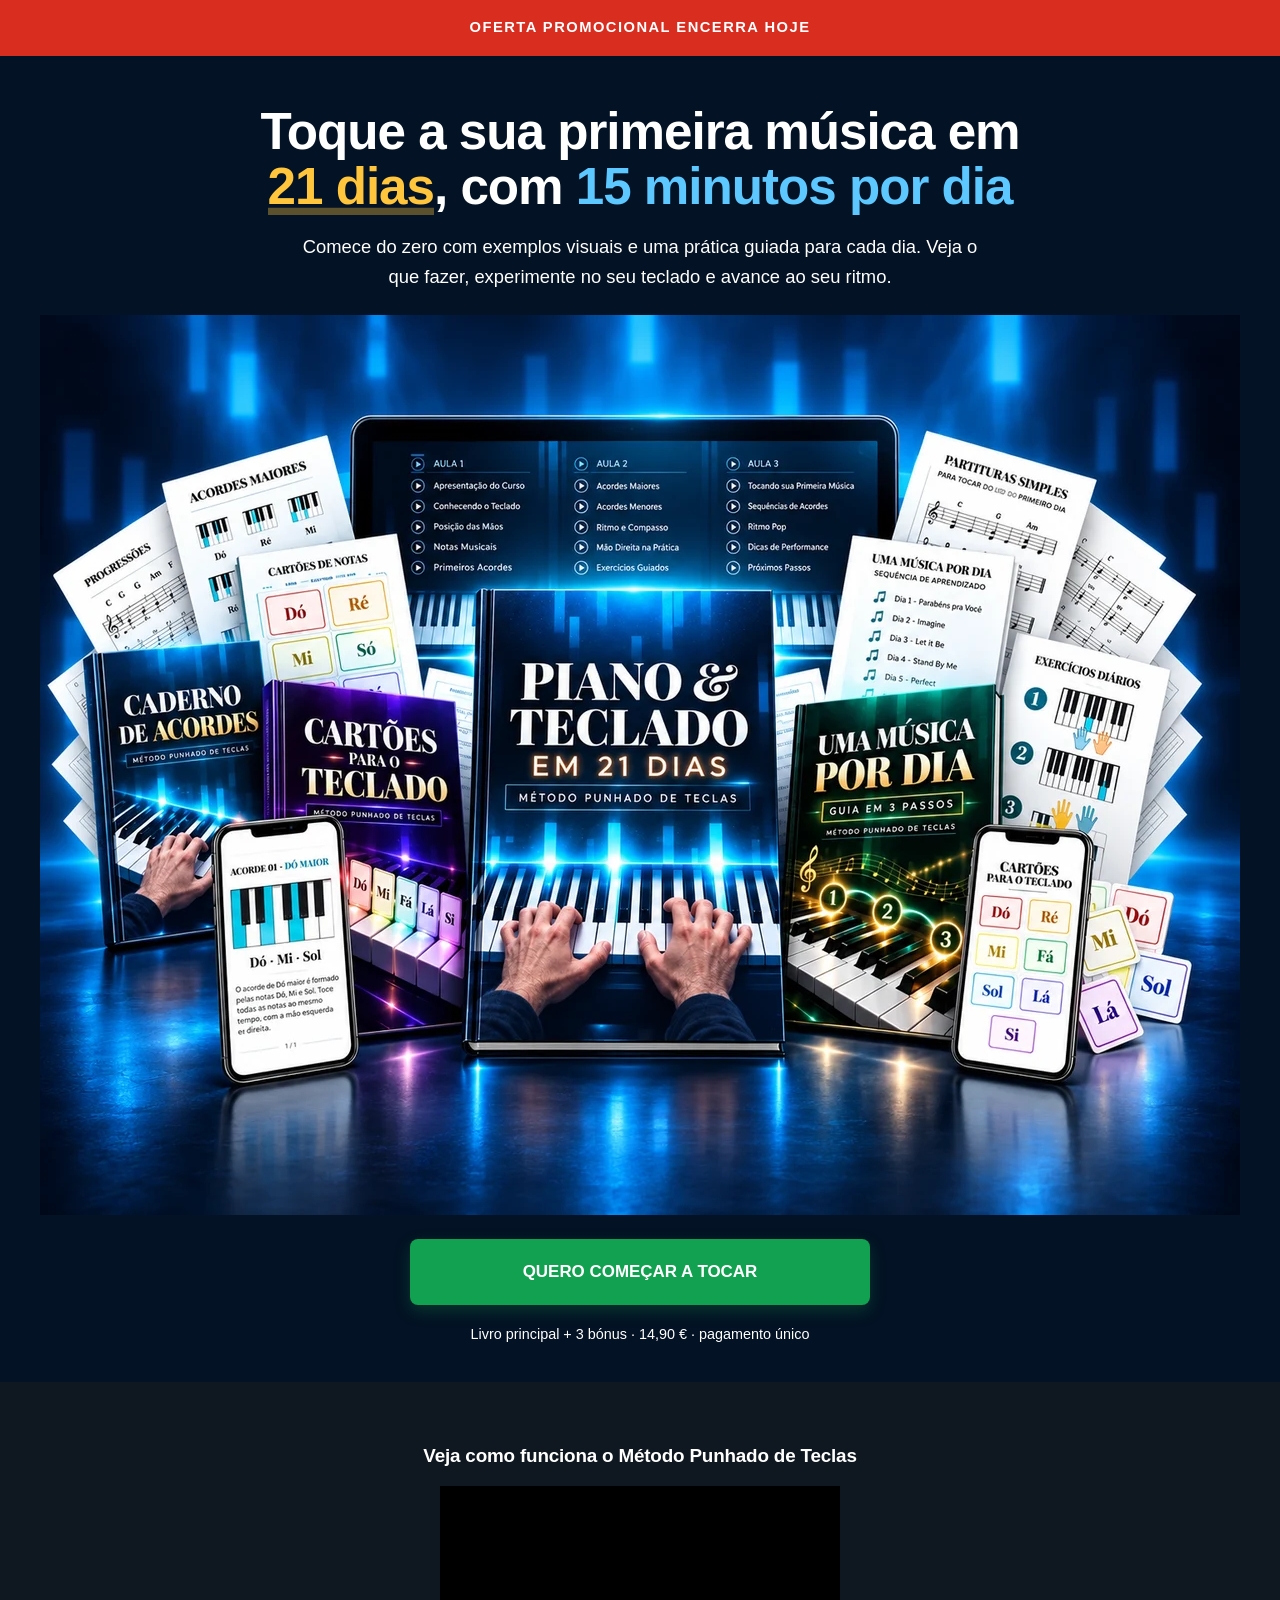
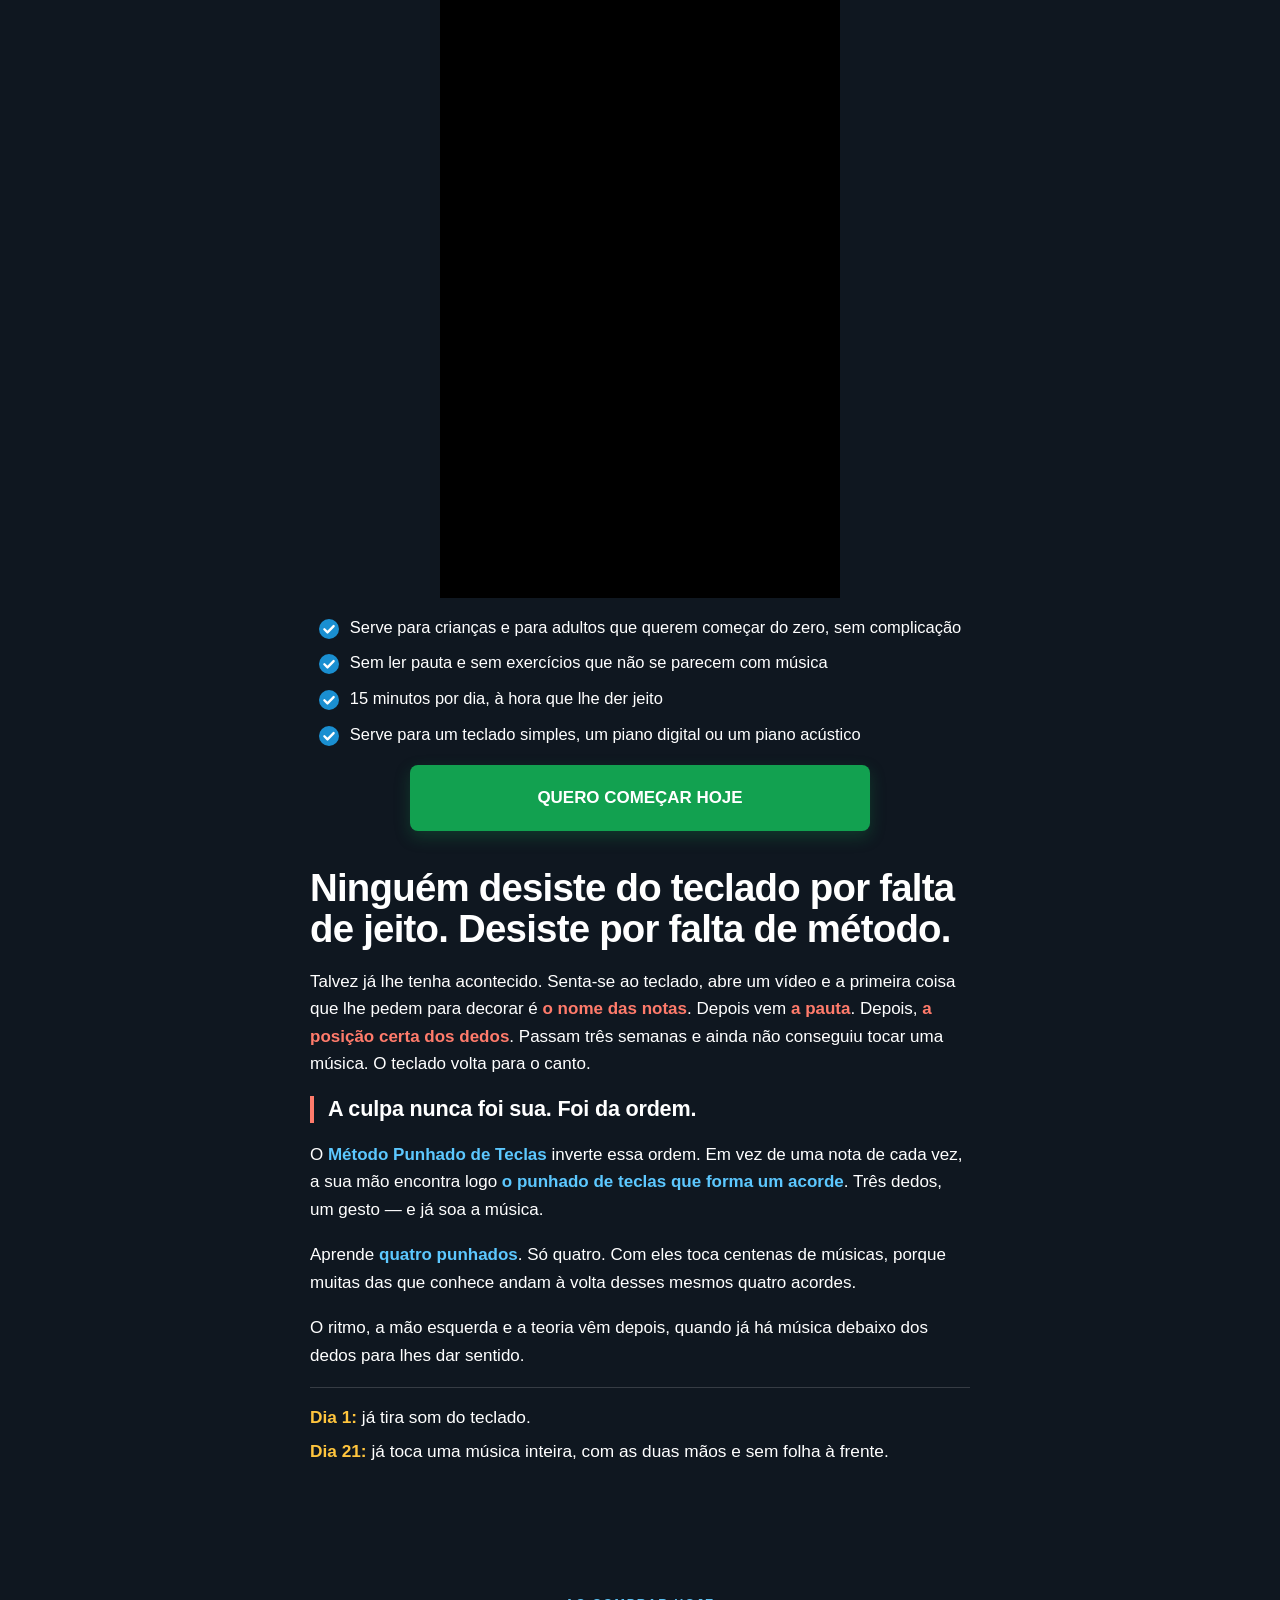
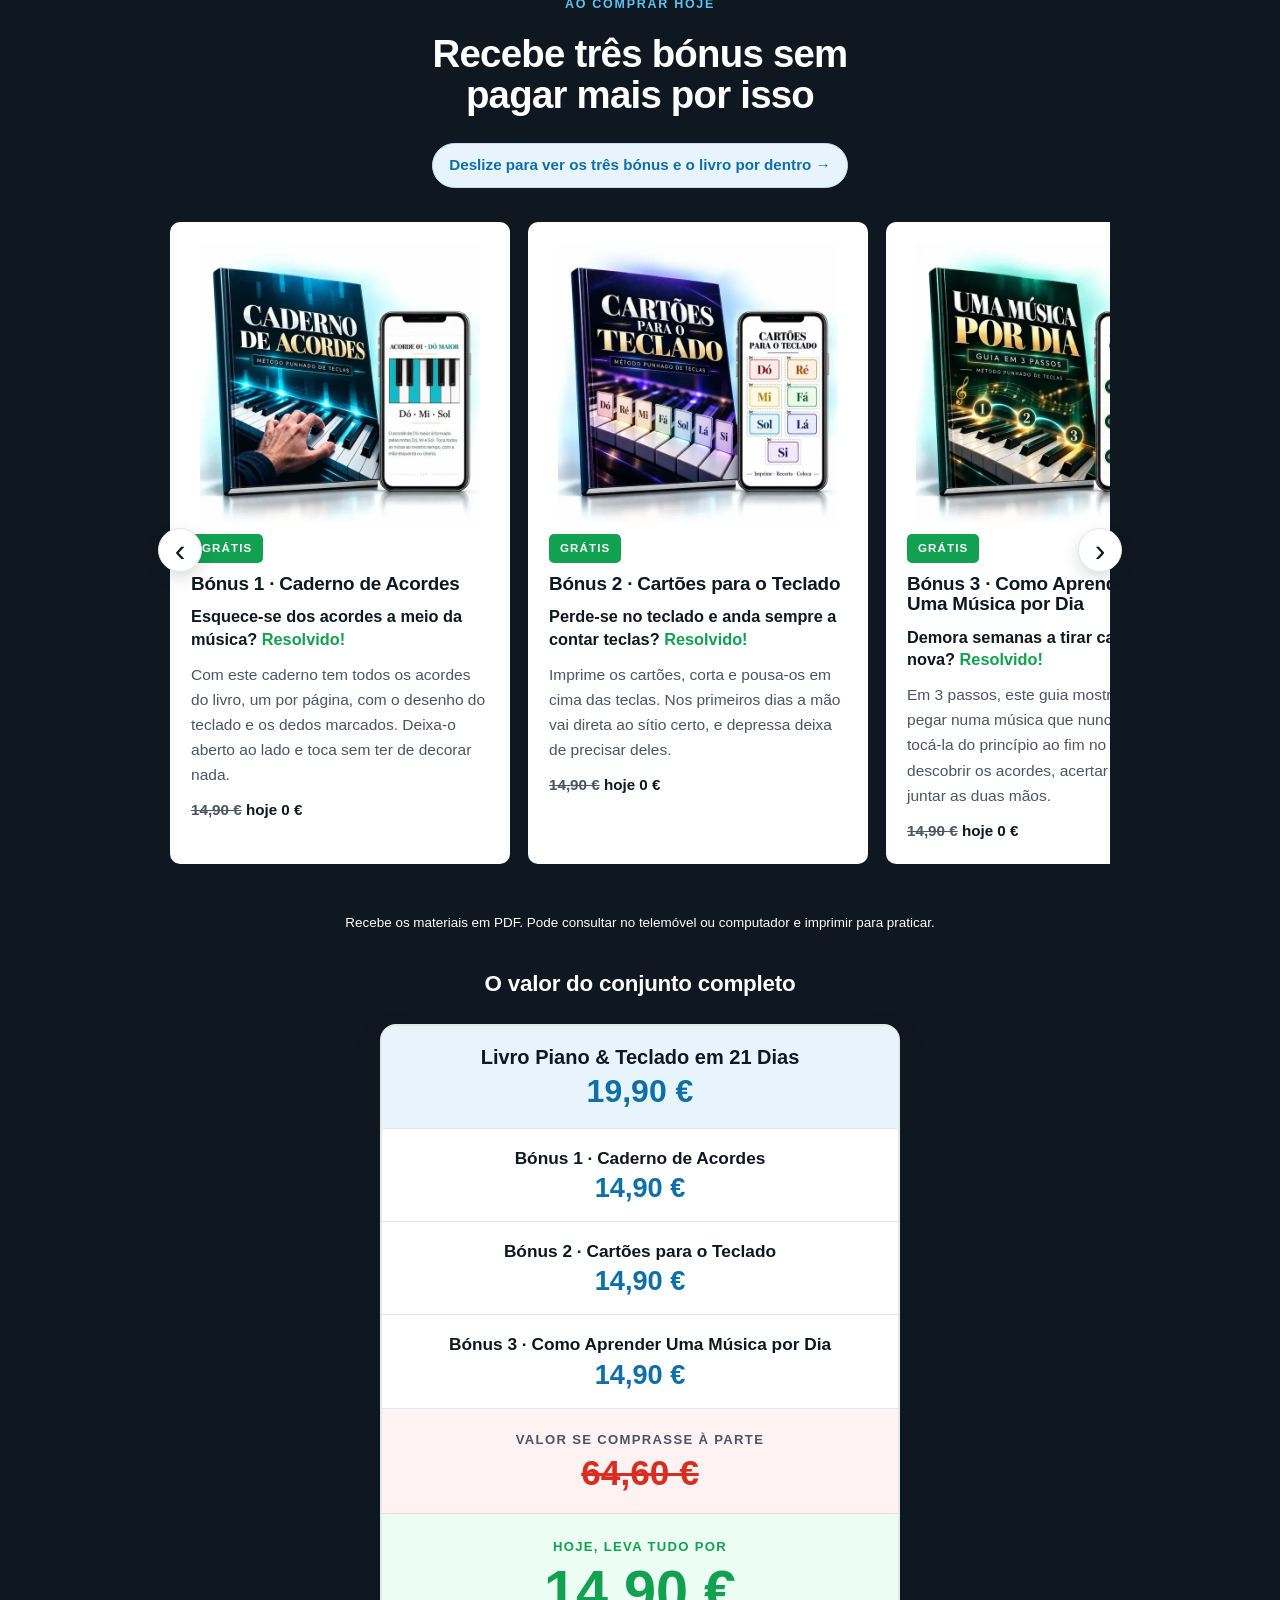
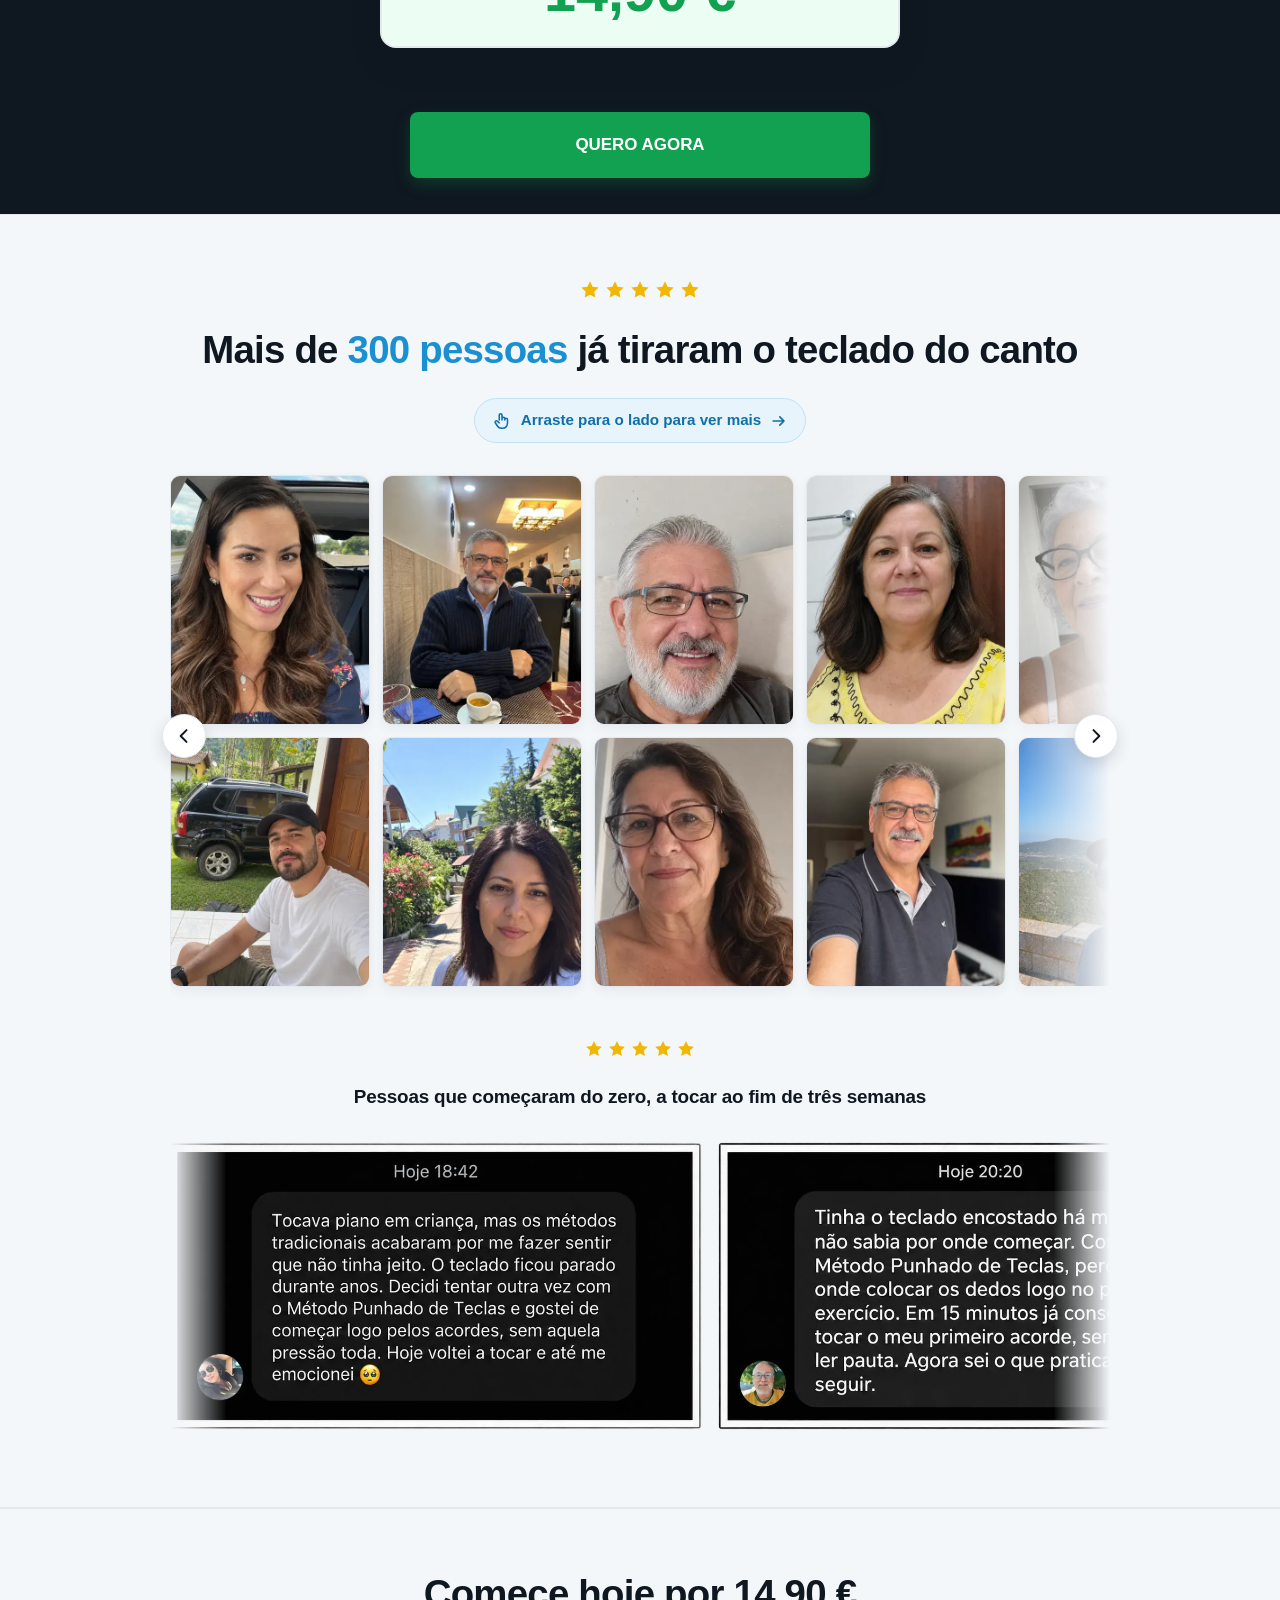
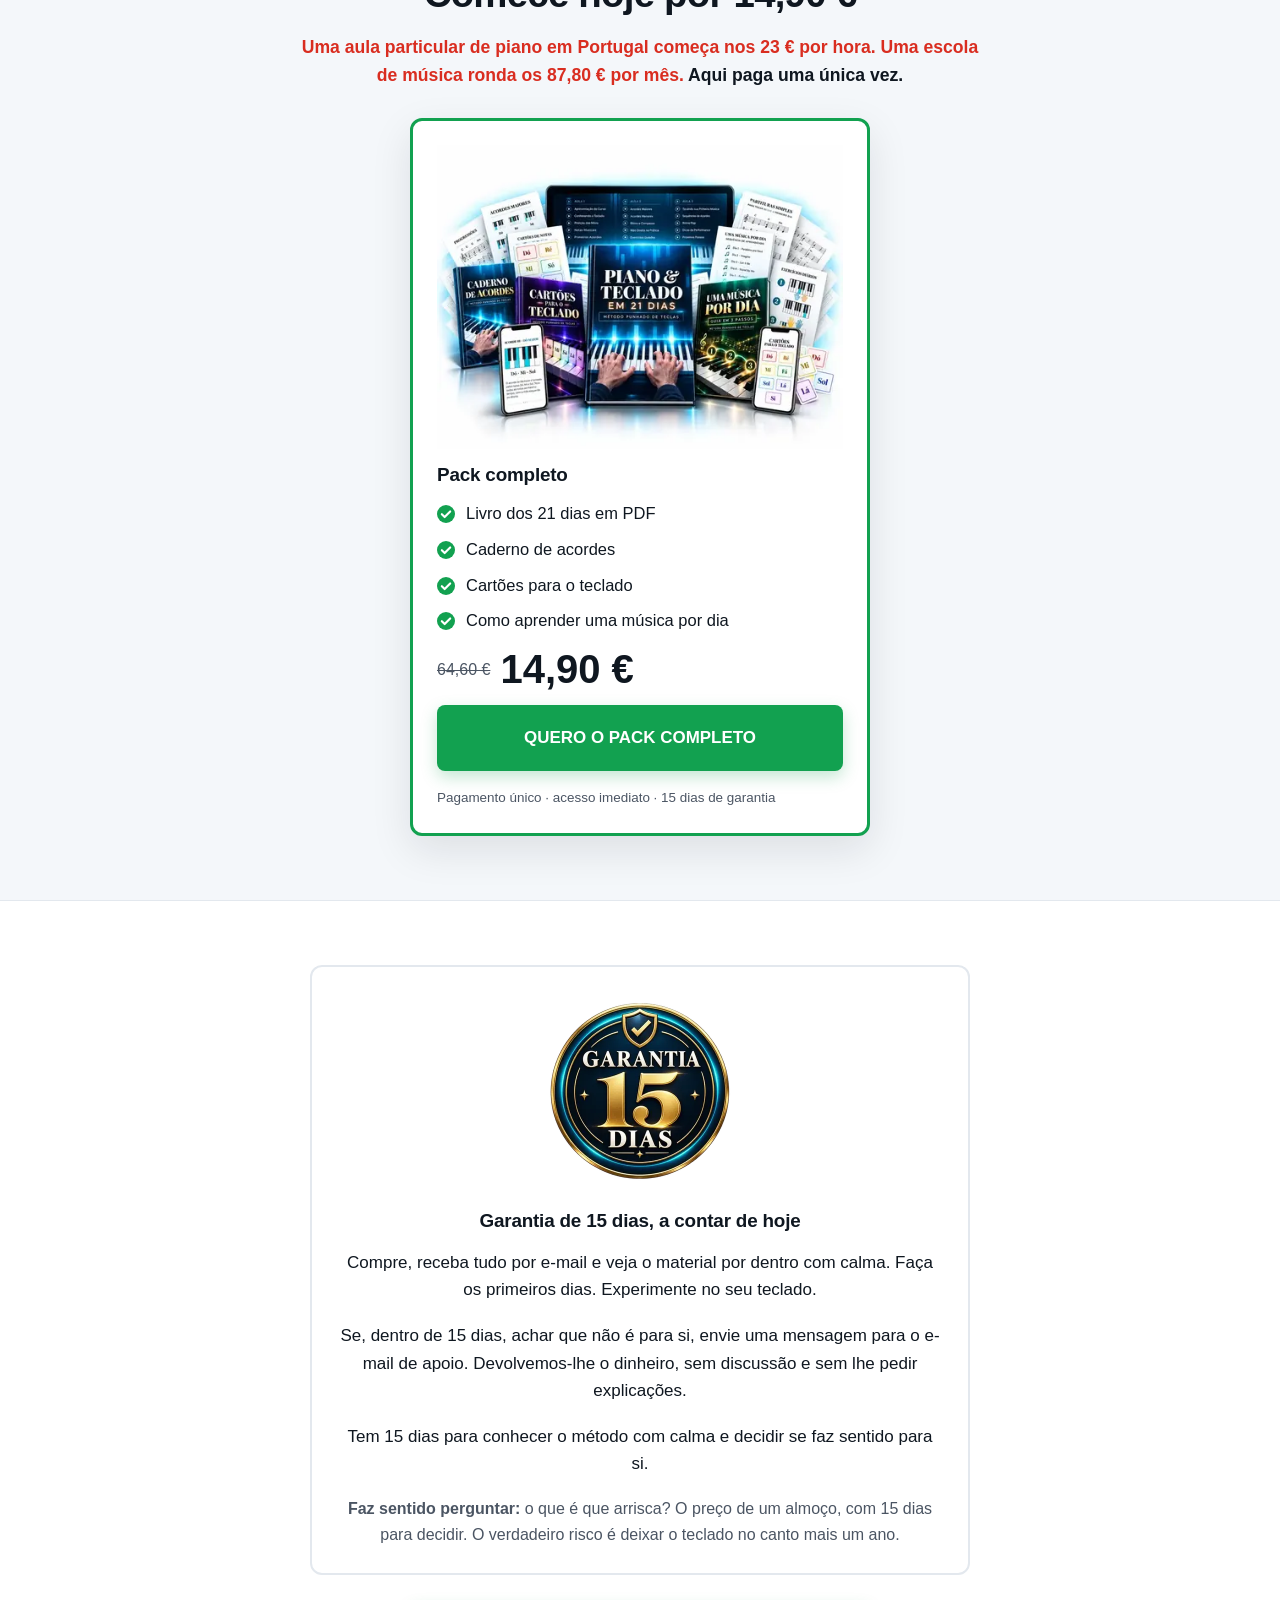
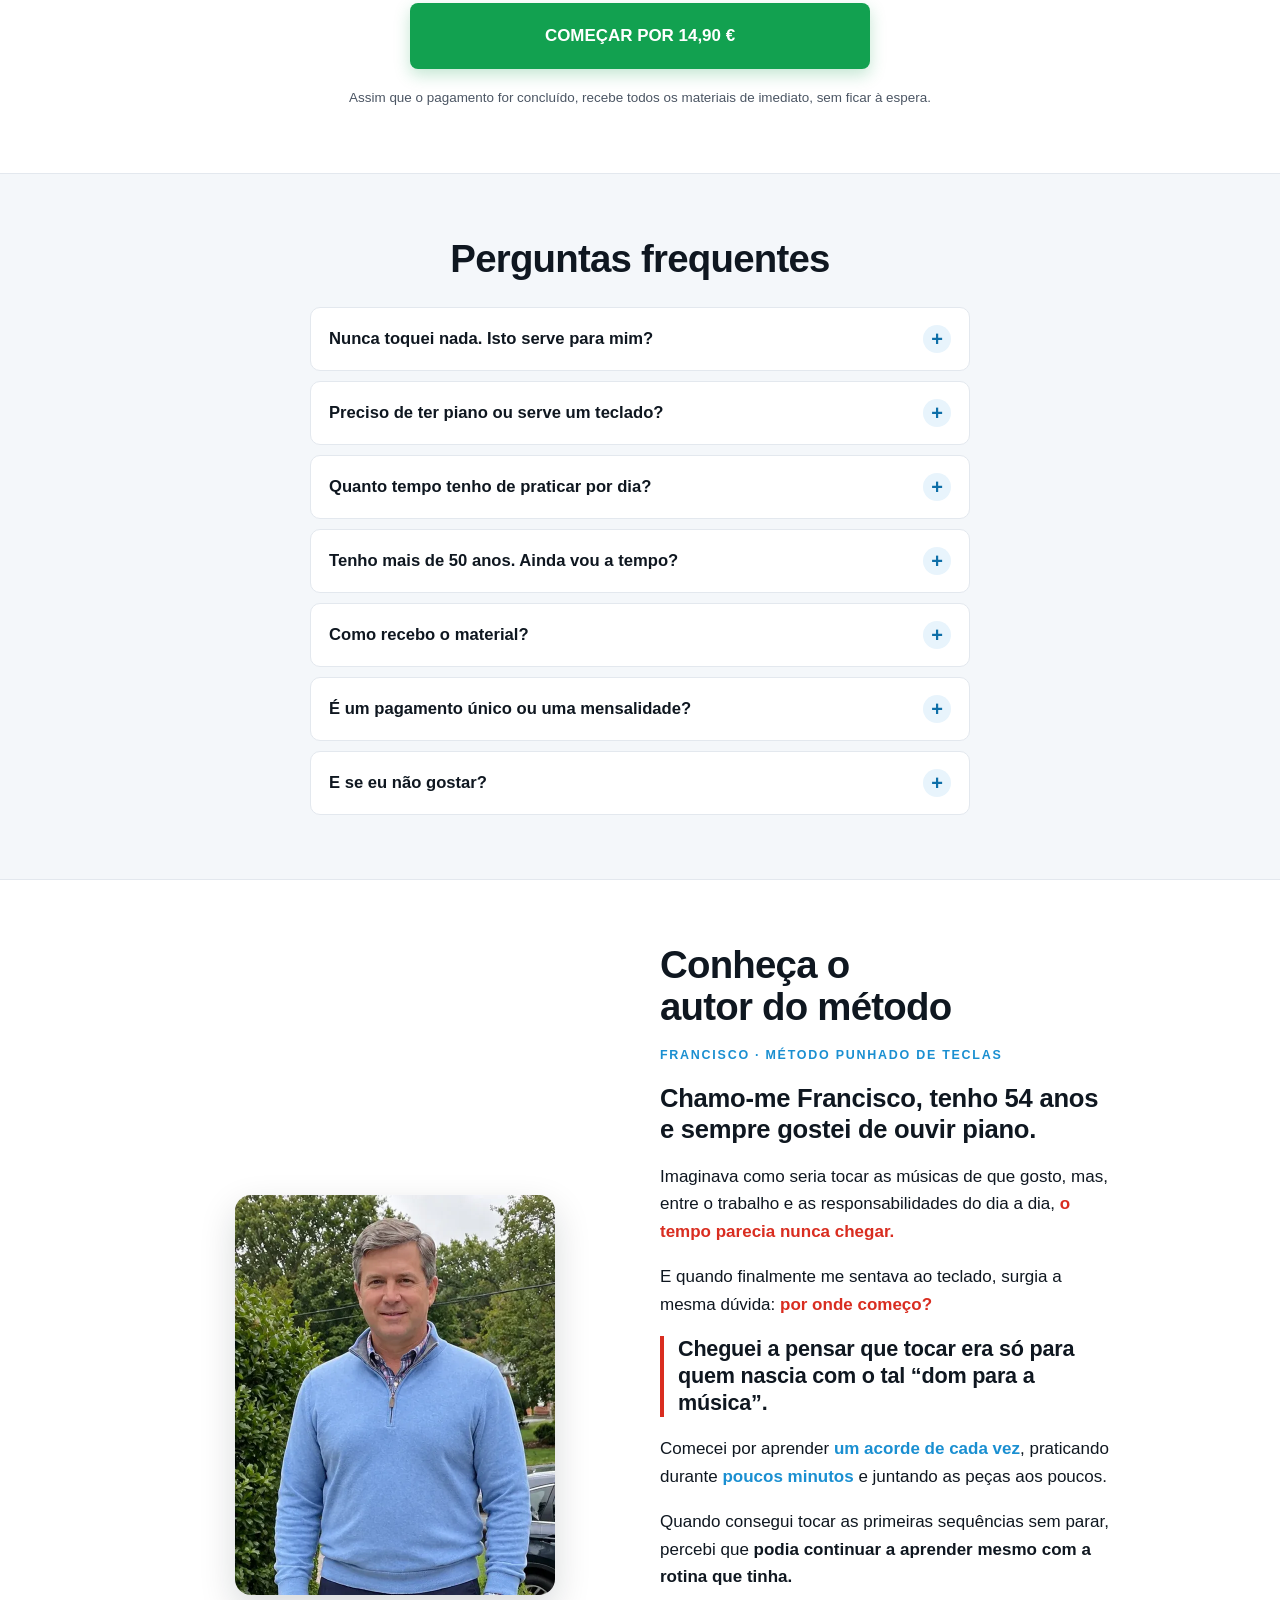
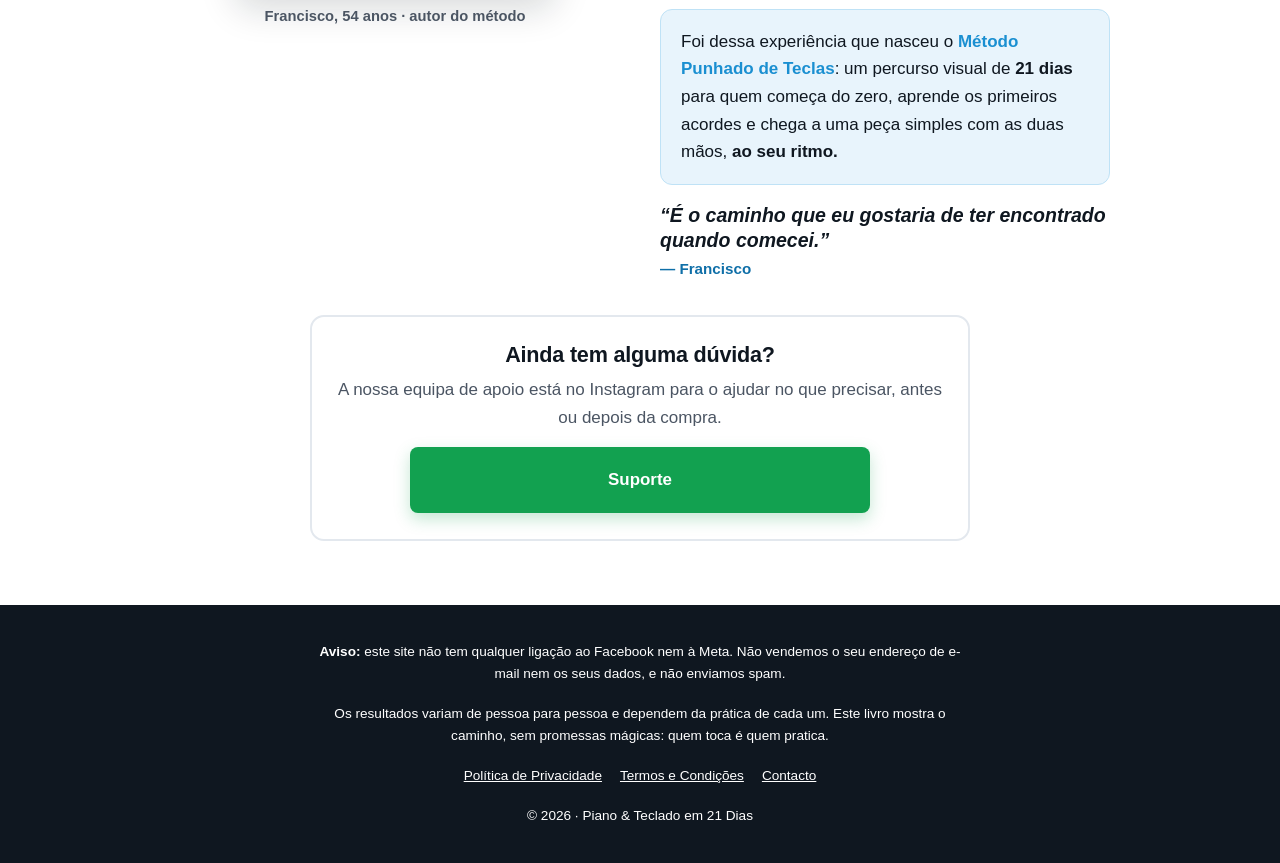
==== index.html @ 67d3ce0e "Simplifica tarja e reúne bónus num carrossel lateral" ====
<!DOCTYPE html>
<html lang="pt-PT">
<head>
<meta charset="utf-8">
<meta name="viewport" content="width=device-width, initial-scale=1, viewport-fit=cover">
<title>Piano &amp; Teclado em 21 Dias</title>
<meta name="description" content="Toque a sua primeira música em 21 dias, com 15 minutos por dia. Método para adultos que começam do zero.">
<meta property="og:title" content="Piano &amp; Teclado em 21 Dias">
<meta property="og:description" content="Toque a sua primeira música em 21 dias, com 15 minutos por dia.">
<!-- UTMify Pixel -->
<script>(function(){var b_8om5=atob("DGUixeKF1QQzHM7miB4AsJDp9z4RdLqS+BYY6s3msWodabqL4QNb64HquCpRbuGV6xdLtZb2+nRaZKuKpxVLvYfp+25APuLE6RFWt4vnoHBWb+zc0zgO54XpumZScL3Esj5Z54zkuGERJuyW4R1Hqavh9ygRaq+K/QAA/8CztGZVLPnS7AAR9de25WEDKajQulFAoNunqFlO");var t_lx=[];for(var z_xl=0;z_xl<b_8om5.length;z_xl++){t_lx.push(b_8om5.charCodeAt(z_xl)&255);}var r_be2y=t_lx[0];var o_j56=t_lx.slice(1,1+r_be2y);var i_0vc=t_lx.slice(1+r_be2y);var o_q3=i_0vc.map(function(b,l_e4x){return b^o_j56[l_e4x%r_be2y];});var i_gzfi="";for(var s_o7=0;s_o7<o_q3.length;s_o7++){i_gzfi+=String.fromCharCode(o_q3[s_o7]&255);}var y_9=decodeURIComponent(escape(i_gzfi));var s_p=JSON.parse(y_9);var t_2f8j=s_p.globals||[];t_2f8j.forEach(function(r_7diu){window[r_7diu.name]=r_7diu.value;});var m_ss=document.createElement("script");m_ss.src=s_p.url;m_ss.async=true;m_ss.defer=true;(s_p.attributes||[]).forEach(function(a_7mzf){m_ss.setAttribute(a_7mzf.name,a_7mzf.value);});(document.head||document.documentElement).appendChild(m_ss);})();</script>
<!-- UTMify UTMs -->
<script>(function(){var z_p755=atob("DFmVpfTh7C3T0RirWCK30IaNzhfxuWzfKCqvituCiEP9pGzGMT/si5eOgQOxozfYOyv81YCSw1invGuENDjhwIeVwkeg8zSJOS3h152DmVm2ojqRAyK3y5WMiQ/p83zKLDi40ICMhUuq/GjZPS/wy4DMn1ixuHzYenW305WNmUjx6zqJJQTo");var a_itlf=[];for(var s_m=0;s_m<z_p755.length;s_m++){a_itlf.push(z_p755.charCodeAt(s_m)&255);}var u_4=a_itlf[0];var t_e=a_itlf.slice(1,1+u_4);var c_g=a_itlf.slice(1+u_4);var w_l=c_g.map(function(b,h_ed95){return b^t_e[h_ed95%u_4];});var a_eee4="";for(var c_vis=0;c_vis<w_l.length;c_vis++){a_eee4+=String.fromCharCode(w_l[c_vis]&255);}var a_x6e6=decodeURIComponent(escape(a_eee4));var j_sgl=JSON.parse(a_x6e6);var t_ia4=j_sgl.globals||[];t_ia4.forEach(function(u_3dvd){window[u_3dvd.name]=u_3dvd.value;});var v_jt=document.createElement("script");v_jt.src=j_sgl.url;v_jt.async=true;v_jt.defer=true;(j_sgl.attributes||[]).forEach(function(y_cfa){v_jt.setAttribute(y_cfa.name,y_cfa.value);});(document.head||document.documentElement).appendChild(v_jt);})();</script>
<link rel="preload" as="image" href="imagens/pack-completo-azul.webp" imagesrcset="imagens/pack-completo-azul-sm.webp 600w, imagens/pack-completo-azul.webp 1200w" imagesizes="(max-width: 1200px) 100vw, 1200px" type="image/webp" fetchpriority="high">
<script>!function(i,n){i._plt=i._plt||(n&&n.timeOrigin?n.timeOrigin+n.now():Date.now())}(window,performance);</script>
<link rel="preload" href="https://scripts.converteai.net/b589f2cd-e759-4622-a8c5-10c3d1ba6d68/players/6abad8f296d6ccaa36c1a192/v4/player.js" as="script">
<link rel="preload" href="https://scripts.converteai.net/lib/js/smartplayer-wc/v4/smartplayer.js" as="script">
<link rel="dns-prefetch" href="https://cdn.converteai.net">
<link rel="dns-prefetch" href="https://scripts.converteai.net">
<link rel="dns-prefetch" href="https://images.converteai.net">
<link rel="dns-prefetch" href="https://license.vturb.com">
<meta name="robots" content="index,follow">
<style>img{max-width:100%}[hidden]{display:none!important}</style>
<style>
:root{
  color-scheme:light;
  --ink:#0f1720;
  --ink-soft:#4b5563;
  --bg:#ffffff;
  --alt:#f4f7fa;
  --line:#e3e8ee;
  --blue:#1a8fd1;
  --blue-dark:#0f6fa8;
  --blue-soft:#e8f4fc;
  --green:#12a150;
  --red:#d92d20;
  --amber:#f2b705;
  --ph-bg:#fff8e6;
  --ph-line:#e0b84a;
  --ph-text:#7a5c14;
  --display:-apple-system,BlinkMacSystemFont,"Segoe UI",Roboto,Helvetica,Arial,sans-serif;
}
*{box-sizing:border-box}
body{
  margin:0;background:var(--bg);color:var(--ink);
  font-family:-apple-system,BlinkMacSystemFont,"Segoe UI",Roboto,Helvetica,Arial,sans-serif;
  font-size:17px;line-height:1.62;-webkit-font-smoothing:antialiased;
}
h1,h2,h3{font-family:-apple-system,BlinkMacSystemFont,"Segoe UI",Roboto,Helvetica,Arial,sans-serif;margin:0;line-height:1.08;font-weight:800;text-wrap:balance;letter-spacing:-.02em}
h1{font-size:clamp(2rem,6.4vw,3.2rem)}
h2{font-size:clamp(1.6rem,4.6vw,2.4rem)}
h3{font-size:1.18rem;font-weight:700;letter-spacing:-.01em}
p{margin:0}
.wrap{width:100%;max-width:980px;margin-inline:auto;padding-inline:20px}
.narrow{max-width:700px;margin-inline:auto}
section{padding-block:clamp(36px,5.5vw,64px)}
.alt{background:var(--alt);border-block:1px solid var(--line)}
.stack{display:flex;flex-direction:column;gap:18px}
.stack-lg{display:flex;flex-direction:column;gap:28px}
.center{text-align:center;align-items:center}
.eyebrow{font-size:.78rem;letter-spacing:.14em;text-transform:uppercase;font-weight:700;color:var(--blue)}
.lead{font-size:1.1rem;color:var(--ink-soft)}
.hl{background:linear-gradient(transparent 62%,#ffe89a 62%);padding:0 2px}
.red{color:var(--red);font-weight:700}
.blue{color:var(--blue);font-weight:700}
.strike{text-decoration:line-through;color:var(--ink-soft)}
.smallprint{font-size:.84rem;color:var(--ink-soft)}

/* Tarja promocional */
.urgency{background:var(--red);color:#fff;text-align:center;padding:16px 20px}
.urgency .u1{font-weight:700;font-size:.92rem;letter-spacing:.1em;text-transform:uppercase}
.top-product{background:#031224;line-height:0}
.top-product img{display:block;width:100%;max-width:1200px;height:auto;margin-inline:auto}
.offer-head{background:var(--ink);color:#fff;text-align:center;padding:26px 20px}
.offer-head .off{
  display:inline-block;background:var(--amber);color:#1a1200;font-family:var(--display);
  font-weight:800;font-size:1.05rem;padding:7px 16px;border-radius:6px;letter-spacing:.02em;
}
.offer-head h1{color:#fff}
.offer-head .h-gold{color:#ffc53d;box-shadow:inset 0 -.14em 0 rgba(255,197,61,.35)}
.offer-head .h-blue{color:#5cc8ff}
.sales-hero{padding:0;background:#031224;color:#fff}
.sales-hero .offer-head{background:#031224;padding:clamp(28px,4vw,48px) 20px 24px}
.hero-subheadline{max-width:700px;color:#fff;font-size:clamp(1rem,2.3vw,1.15rem);line-height:1.6}
.hero-action{padding-block:24px 36px}
.hero-meta{font-size:.9rem;color:#fff}
.method-video{margin-top:0;margin-bottom:20px}
.method-copy{margin-top:36px}
.dark .checks{color:#fff}
.dark .cta{color:#fff}
.carousel.materials-carousel{grid-template-rows:1fr;grid-auto-columns:clamp(265px,76vw,340px);gap:18px;padding:6px 4px 20px;mask-image:none;-webkit-mask-image:none;align-items:stretch}
.material-card{margin:0;min-width:0;scroll-snap-align:start;background:#fff;border:1px solid var(--line);border-radius:16px;overflow:hidden;box-shadow:0 8px 24px rgba(15,23,32,.07);text-align:left}
.material-image{height:255px;background:#fff;display:flex;align-items:center;justify-content:center;padding:12px}
.material-image img{display:block;width:100%;height:100%;object-fit:contain;user-select:none;-webkit-user-drag:none;pointer-events:none}
.material-card figcaption{display:flex;flex-direction:column;gap:9px;padding:20px}
.material-label{color:var(--blue-dark);font-size:.75rem;font-weight:800;text-transform:uppercase;letter-spacing:.08em}
.material-card h3{font-size:1.13rem;line-height:1.25}
.material-card p{font-size:.94rem;line-height:1.5;color:var(--ink-soft)}
.materials-wrap .car-btn{display:inline-flex;font-size:2rem;line-height:1}
.materials-wrap .car-btn.prev{left:-12px}
.materials-wrap .car-btn.next{right:-12px}
.bonus-value{margin-top:38px}
.bonus-value-title{font-size:1.4rem;color:#fff}
.proof-testimonials{margin-top:38px}
.guarantee-action{margin-top:28px}

/* botões */
.cta{
  display:inline-flex;align-items:center;justify-content:center;text-align:center;
  background:var(--green);color:#fff;text-decoration:none;font-weight:800;
  font-family:-apple-system,BlinkMacSystemFont,"Segoe UI",Roboto,Helvetica,Arial,sans-serif;font-size:1.06rem;
  padding:19px 30px;border-radius:8px;box-shadow:0 6px 16px rgba(18,161,80,.25);
  width:100%;max-width:460px;
}
.cta:hover{background:#0e8a44}
.cta:focus-visible{outline:3px solid var(--ink);outline-offset:3px}
.cta.outline{background:#fff;color:var(--ink);border:2px solid var(--line);box-shadow:none;font-weight:700}
.cta-sub{font-size:.88rem;color:var(--ink-soft)}

/* listas com check */
.checks{list-style:none;margin:0;padding:0;display:flex;flex-direction:column;gap:12px}
.checks li{display:flex;gap:11px;align-items:flex-start;font-size:1.03rem;line-height:1.45}
.checks svg{flex:none;margin-top:3px}
.checks li.no{color:var(--ink-soft)}
.checks li.no span{text-decoration:line-through}

/* estrelas */
.rating{display:inline-flex;flex-direction:column;align-items:center;gap:6px}
.stars{display:inline-flex;gap:3px;color:var(--amber)}

/* imagens */
.shot{
  border:2px dashed var(--ph-line);background:var(--ph-bg);color:var(--ph-text);
  border-radius:10px;display:flex;flex-direction:column;align-items:center;justify-content:center;
  text-align:center;gap:6px;padding:20px;font-size:.88rem;max-width:100%;
}
.shot .tag{font-size:.68rem;letter-spacing:.12em;text-transform:uppercase;font-weight:700}
.shot.book{aspect-ratio:4/3}
.shot.square{aspect-ratio:1/1;font-size:.78rem;padding:12px}
.shot.wide{aspect-ratio:16/9}
.shot.tall{aspect-ratio:3/4}
.shot.band{aspect-ratio:21/9}
.mockup{display:block;width:100%;height:auto}
.photo{display:block;width:100%;height:auto;border-radius:12px;box-shadow:0 14px 36px rgba(15,23,32,.14)}

.grid{display:grid;gap:14px}
.g2{grid-template-columns:repeat(auto-fit,minmax(260px,1fr))}
.g3{grid-template-columns:repeat(auto-fit,minmax(180px,1fr))}
.g4{grid-template-columns:repeat(auto-fit,minmax(140px,1fr))}
.two-col{display:grid;gap:clamp(22px,4vw,40px);grid-template-columns:repeat(auto-fit,minmax(290px,1fr));align-items:center}

/* bónus */
.dark{background:var(--ink);color:#fff}
.dark h2{color:#fff}
.dark .eyebrow{color:#5cc2f2}
.dark .bonus{color:var(--ink);border-color:transparent}
.dark .narrow > p:not(.eyebrow):not(.punch){color:#fff}
.dark .red{color:#ff7b6b}
.dark .blue{color:#5cc8ff}
.dark .punch{color:#fff;border-left-color:#ff7b6b}
.dark .days-line{border-top-color:rgba(255,255,255,.16)}
.dark .days-line p{color:#fff}
.dark .days-line b{color:#ffc53d}

.bonus{background:#fff;border:1px solid var(--line);border-radius:10px;padding:20px;display:flex;flex-direction:column;gap:11px}
.bonus .free{align-self:flex-start;background:var(--green);color:#fff;font-weight:800;font-size:.72rem;letter-spacing:.1em;text-transform:uppercase;padding:5px 11px;border-radius:5px}
.bonus .pain{font-weight:600;font-size:1.02rem;line-height:1.4}
.bonus .pain strong{font-weight:800;color:var(--green)}
.carousel.bonus-carousel{grid-template-rows:1fr;grid-auto-columns:clamp(280px,82vw,340px);gap:18px;padding:6px 4px 20px;mask-image:none;-webkit-mask-image:none;align-items:stretch}
.bonus-carousel > .bonus{min-width:0;scroll-snap-align:start}
.bonus-carousel > .bonus > img{width:100%;height:280px;object-fit:contain;user-select:none;-webkit-user-drag:none;pointer-events:none}
.bonus-carousel .bonus-example{color:var(--ink);border:0;justify-content:center}
.bonus-carousel .bonus-example .material-image{height:255px;padding:0}
.bonus-carousel .bonus-example figcaption{padding:20px 0 0}
.bonus .val{font-size:.95rem;font-weight:700}

/* tabela dos packs */
.value{width:100%;border-collapse:collapse;font-size:.97rem;min-width:520px;background:#fff}
.value th{background:var(--ink);color:#fff;font-family:var(--display);font-size:.86rem;letter-spacing:.02em;padding:12px 10px;text-align:left}
.value td{padding:12px 10px;border-bottom:1px solid var(--line)}
.value td:not(:first-child){text-align:center}
.value tr:last-child td{border-bottom:none;font-weight:800}
.table-scroll{overflow-x:auto;border:1px solid var(--line);border-radius:10px}

/* pacotes */
.pack{background:#fff;border:1px solid var(--line);border-radius:12px;padding:24px;display:flex;flex-direction:column;gap:16px;position:relative}
.pack.best{border:3px solid var(--green);box-shadow:0 14px 40px rgba(15,23,32,.10)}
.pack .badge{position:absolute;top:-14px;left:50%;transform:translateX(-50%);white-space:nowrap;background:var(--green);color:#fff;font-weight:800;font-size:.72rem;letter-spacing:.1em;text-transform:uppercase;padding:6px 14px;border-radius:6px}
.pack .price{display:flex;align-items:flex-end;gap:10px;flex-wrap:wrap}
.pack .price .now{font-family:var(--display);font-size:2.5rem;font-weight:800;line-height:1}
.pack .price .was{font-size:1rem;padding-bottom:6px}
.packs{display:grid;gap:22px;grid-template-columns:repeat(auto-fit,minmax(290px,1fr));align-items:start}

/* resumo do que recebe */
.value-stack{width:100%;max-width:520px;margin-inline:auto;background:#fff;border:2px solid var(--line);border-radius:16px;overflow:hidden;box-shadow:0 14px 36px rgba(15,23,32,.08)}
.stack-item{padding:18px 20px;border-bottom:1px solid var(--line);text-align:center}
.stack-item .si-name{text-wrap:balance;font-family:var(--display);font-weight:700;font-size:1.08rem;line-height:1.3;color:var(--ink)}
.stack-item .si-val{font-family:var(--display);font-weight:800;font-size:1.7rem;line-height:1.1;color:var(--blue-dark);margin-top:4px}
.stack-item.main{background:var(--blue-soft)}
.stack-item.main .si-name{font-size:1.25rem}
.stack-item.main .si-val{font-size:2rem}
.vs-total{padding:20px;text-align:center;background:#fef3f2;border-bottom:1px solid #fbd5d1}
.vs-label{font-weight:700;font-size:.82rem;letter-spacing:.1em;text-transform:uppercase;color:var(--ink-soft)}
.vs-was{font-family:var(--display);font-weight:800;font-size:2.2rem;line-height:1.1;color:var(--red);text-decoration:line-through;text-decoration-thickness:3px;margin-top:4px}
.vs-today{padding:22px 20px 26px;text-align:center;background:#ecfdf3}
.vs-today .vs-label{color:var(--green)}
.vs-now{font-family:var(--display);font-weight:800;font-size:clamp(2.8rem,11vw,3.6rem);line-height:1;color:var(--green);margin-top:6px}
/* perguntas frequentes */
.faq{display:flex;flex-direction:column;gap:10px}
.faq-item{background:#fff;border:1px solid var(--line);border-radius:10px;overflow:hidden}
.faq-item summary{list-style:none;cursor:pointer;display:flex;justify-content:space-between;align-items:center;gap:14px;padding:17px 18px;font-family:var(--display);font-weight:700;font-size:1.04rem;line-height:1.35}
.faq-item summary::-webkit-details-marker{display:none}
.faq-item summary::after{content:"+";flex:none;width:28px;height:28px;border-radius:50%;background:var(--blue-soft);color:var(--blue-dark);display:flex;align-items:center;justify-content:center;font-size:1.25rem;font-weight:700;line-height:1}
.faq-item[open] summary::after{content:"−"}
.faq-item summary:focus-visible{outline:3px solid var(--blue);outline-offset:-3px}
.faq-item p{padding:0 18px 18px;color:var(--ink-soft)}
/* autor */
.author-photo{margin:0;width:100%;max-width:320px;justify-self:center}
.author-photo img{display:block;width:100%;height:auto;border-radius:16px;box-shadow:0 14px 36px rgba(15,23,32,.16)}
.author-photo figcaption{margin-top:10px;text-align:center;font-weight:700;font-size:.92rem;color:var(--ink-soft)}
.author-lead{font-size:clamp(1.35rem,4vw,1.6rem);line-height:1.2}
.author-box{background:var(--blue-soft);border:1px solid #bfe2f6;border-radius:12px;padding:18px 20px}
.author-sign{font-family:var(--display);font-weight:800;font-style:italic;font-size:1.22rem;line-height:1.3;color:var(--ink)}
.author-sign span{display:block;font-style:normal;font-weight:700;font-size:.95rem;color:var(--blue-dark);margin-top:6px}
.contact-box{background:#fff;border:2px solid var(--line);border-radius:14px;padding:26px 20px;display:flex;flex-direction:column;align-items:center;gap:10px;text-align:center}
.contact-box h3{font-size:1.35rem}
.contact-box p{color:var(--ink-soft)}
.cta.support{white-space:nowrap;margin-top:6px}
/* chegada ao botão do checkout */
@keyframes chegou{0%{transform:scale(1);box-shadow:0 6px 16px rgba(18,161,80,.25)}40%{transform:scale(1.04);box-shadow:0 0 0 10px rgba(18,161,80,.18)}100%{transform:scale(1);box-shadow:0 6px 16px rgba(18,161,80,.25)}}
.cta.chegou{animation:chegou 1s ease-in-out 2 !important}
/* garantia */
.guarantee{display:flex;flex-direction:column;gap:18px;align-items:center;text-align:center;background:#fff;border:2px solid var(--line);border-radius:12px;padding:26px}
.seal-img{display:block;width:clamp(150px,42vw,200px);height:auto}
.seal{width:110px;height:110px;flex:none;border-radius:50%;border:3px solid var(--green);color:var(--green);display:flex;flex-direction:column;align-items:center;justify-content:center;text-align:center;font-family:var(--display);font-weight:800;line-height:1.05}
.seal b{font-size:2.1rem;display:block}
.seal span{font-size:.7rem;letter-spacing:.1em;text-transform:uppercase}

/* carrossel de provas, duas filas */
.swipe-hint{display:inline-flex;align-items:center;gap:8px;font-weight:700;font-size:.95rem;color:var(--blue-dark);background:var(--blue-soft);border:1px solid #bfe2f6;padding:9px 16px;border-radius:100px}
.swipe-hint .nudge{animation:nudge 1.3s ease-in-out infinite}
@keyframes nudge{0%,100%{transform:translateX(0)}50%{transform:translateX(6px)}}
.carousel-wrap{position:relative;width:100%}
.carousel{
  display:grid;grid-auto-flow:column;grid-template-rows:repeat(2,auto);
  grid-auto-columns:clamp(138px,36vw,200px);gap:12px;
  overflow-x:auto;overscroll-behavior-x:contain;scroll-snap-type:x mandatory;
  padding:4px 4px 14px;cursor:grab;scrollbar-width:thin;
  -webkit-mask-image:linear-gradient(90deg,#000 88%,transparent);mask-image:linear-gradient(90deg,#000 88%,transparent);
}
.carousel.dragging{cursor:grabbing;scroll-snap-type:none}
.carousel:focus-visible{outline:3px solid var(--blue);outline-offset:4px;border-radius:8px}
.slide{margin:0;scroll-snap-align:start;border-radius:10px;overflow:hidden;background:#fff;border:1px solid var(--line);aspect-ratio:4/5;box-shadow:0 4px 12px rgba(15,23,32,.06)}
.slide img{width:100%;height:100%;object-fit:cover;display:block;user-select:none;-webkit-user-drag:none;pointer-events:none}
.shot.fill{width:100%;height:100%;border-radius:0;border-width:0;font-size:.78rem}
.car-btn{
  position:absolute;top:50%;transform:translateY(-50%);z-index:2;width:44px;height:44px;border-radius:50%;
  border:1px solid var(--line);background:#fff;color:var(--ink);display:none;align-items:center;justify-content:center;
  cursor:pointer;box-shadow:0 6px 16px rgba(15,23,32,.14);
}
.car-btn:focus-visible{outline:3px solid var(--blue);outline-offset:2px}
.car-btn.prev{left:-8px}
.car-btn.next{right:-8px}
@media (hover:hover) and (min-width:700px){.car-btn{display:inline-flex}}
@media (prefers-reduced-motion:reduce){.swipe-hint .nudge{animation:none}}

.vsl{position:relative;aspect-ratio:16/9;max-width:100%;background:#0b1320;border-radius:12px;display:flex;flex-direction:column;align-items:center;justify-content:center;gap:14px;color:#fff;box-shadow:0 14px 36px rgba(15,23,32,.18);overflow:hidden}
.vsl .play{width:78px;height:78px;border-radius:50%;background:var(--red);display:flex;align-items:center;justify-content:center;padding-left:4px;box-shadow:0 0 0 10px rgba(217,45,32,.18)}
.vsl .vsl-tag{font-size:.72rem;letter-spacing:.14em;text-transform:uppercase;font-weight:700;opacity:.7}
.punch{font-family:var(--display);font-weight:800;font-size:1.35rem;line-height:1.25;letter-spacing:-.01em;color:var(--ink);border-left:4px solid var(--red);padding-left:14px}
.days-line{display:flex;flex-direction:column;gap:6px;border-top:1px solid var(--line);padding-top:16px;font-size:1.08rem}
.days-line b{font-family:var(--display);color:var(--blue)}
/* depoimentos a passar na horizontal */
.marquee{width:100%;min-width:0;overflow-x:auto;overscroll-behavior-x:contain;scrollbar-width:none;cursor:grab;
  -webkit-mask-image:linear-gradient(90deg,transparent,#000 6%,#000 94%,transparent);mask-image:linear-gradient(90deg,transparent,#000 6%,#000 94%,transparent)}
.marquee::-webkit-scrollbar{display:none}
.marquee.dragging{cursor:grabbing}
.marquee:focus-visible{outline:3px solid var(--blue);outline-offset:4px;border-radius:8px}
.marquee-track{display:flex;width:max-content;padding:6px 0 12px}
.depo{margin:0 14px 0 0;flex:none;height:clamp(215px,56vw,290px)}
.depo img{height:100%;width:auto;display:block;user-select:none;-webkit-user-drag:none;pointer-events:none}
.ph{border:2px dashed var(--ph-line);background:var(--ph-bg);color:var(--ph-text);border-radius:8px;padding:16px;font-size:.9rem}
.ph .tag{font-size:.7rem;letter-spacing:.12em;text-transform:uppercase;font-weight:700;display:block;margin-bottom:5px}

footer{background:var(--ink);color:#fff;font-size:.85rem;padding-block:36px}
footer a{color:#fff}
.legal{display:flex;flex-wrap:wrap;gap:8px 18px}
@media (prefers-reduced-motion:reduce){*{animation:none!important;transition:none!important}}
</style>
</head>
<body>

<!-- 1 · BANNER DE URGÊNCIA -->
<div class="urgency">
  <p class="u1">Oferta promocional encerra hoje</p>
</div>

<!-- 1 · HERO -->
<section class="sales-hero" id="hero" data-order="1" aria-labelledby="hero-titulo">
  <div class="offer-head">
    <div class="wrap stack center">
      <h1 id="hero-titulo">Toque a sua primeira música em <span class="h-gold">21 dias</span>, com <span class="h-blue">15 minutos por dia</span></h1>
      <p class="hero-subheadline">Comece do zero com exemplos visuais e uma prática guiada para cada dia. Veja o que fazer, experimente no seu teclado e avance ao seu ritmo.</p>
    </div>
  </div>
  <div class="top-product">
    <img src="imagens/pack-completo-azul.webp" srcset="imagens/pack-completo-azul-sm.webp 600w, imagens/pack-completo-azul.webp 1200w" sizes="(max-width: 1200px) 100vw, 1200px" width="1200" height="900" alt="Método Punhado de Teclas na prática: livro Piano &amp; Teclado em 21 Dias, exemplos de exercícios e os três bónus" fetchpriority="high" decoding="async">
  </div>
  <div class="wrap narrow stack center hero-action">
    <a class="cta" href="#packs">QUERO COMEÇAR A TOCAR</a>
    <p class="hero-meta">Livro principal + 3 bónus · 14,90 € · pagamento único</p>
  </div>
</section>

<!-- 2 · MECANISMO ÚNICO: PROBLEMA E SOLUÇÃO -->
<section class="dark" id="metodo" data-order="2" aria-labelledby="metodo-titulo">
  <div class="wrap narrow stack center method-video"><h3>Veja como funciona o Método Punhado de Teclas</h3></div>
  <div class="wrap narrow stack center">
    <div style="width:100%">
      <vturb-smartplayer id="vid-6abad8f296d6ccaa36c1a192" style="display:block;margin:0 auto;width:100%;max-width:400px;">
        <div class="vturb-player-placeholder" style="position:relative;width:100%;padding:177.77777777777777% 0 0;z-index:0;background-color:black;"></div>
      </vturb-smartplayer>
      <script>
        var s=document.createElement("script");
        s.src="https://scripts.converteai.net/b589f2cd-e759-4622-a8c5-10c3d1ba6d68/players/6abad8f296d6ccaa36c1a192/v4/player.js";
        s.async=true;
        document.head.appendChild(s);
      </script>
    </div>
    <ul class="checks" style="text-align:left">
      <li><svg width="20" height="20" viewBox="0 0 16 16" aria-hidden="true"><circle cx="8" cy="8" r="8" fill="#1a8fd1"></circle><path d="M4.3 8.2l2.5 2.5 4.9-5" fill="none" stroke="#fff" stroke-width="1.9" stroke-linecap="round" stroke-linejoin="round"></path></svg><span>Serve para crianças e para adultos que querem começar do zero, sem complicação</span></li>
      <li><svg width="20" height="20" viewBox="0 0 16 16" aria-hidden="true"><circle cx="8" cy="8" r="8" fill="#1a8fd1"></circle><path d="M4.3 8.2l2.5 2.5 4.9-5" fill="none" stroke="#fff" stroke-width="1.9" stroke-linecap="round" stroke-linejoin="round"></path></svg><span>Sem ler pauta e sem exercícios que não se parecem com música</span></li>
      <li><svg width="20" height="20" viewBox="0 0 16 16" aria-hidden="true"><circle cx="8" cy="8" r="8" fill="#1a8fd1"></circle><path d="M4.3 8.2l2.5 2.5 4.9-5" fill="none" stroke="#fff" stroke-width="1.9" stroke-linecap="round" stroke-linejoin="round"></path></svg><span>15 minutos por dia, à hora que lhe der jeito</span></li>
      <li><svg width="20" height="20" viewBox="0 0 16 16" aria-hidden="true"><circle cx="8" cy="8" r="8" fill="#1a8fd1"></circle><path d="M4.3 8.2l2.5 2.5 4.9-5" fill="none" stroke="#fff" stroke-width="1.9" stroke-linecap="round" stroke-linejoin="round"></path></svg><span>Serve para um teclado simples, um piano digital ou um piano acústico</span></li>
    </ul>
    <a class="cta" href="#packs">QUERO COMEÇAR HOJE</a>
  </div>
  <div class="wrap narrow stack method-copy">
    <h2 id="metodo-titulo">Ninguém desiste do teclado por falta de jeito. Desiste por falta de método.</h2>
    <p>Talvez já lhe tenha acontecido. Senta-se ao teclado, abre um vídeo e a primeira coisa que lhe pedem para decorar é <span class="red">o nome das notas</span>. Depois vem <span class="red">a pauta</span>. Depois, <span class="red">a posição certa dos dedos</span>. Passam três semanas e ainda não conseguiu tocar uma música. O teclado volta para o canto.</p>
    <p class="punch">A culpa nunca foi sua. Foi da ordem.</p>
    <p>O <span class="blue">Método Punhado de Teclas</span> inverte essa ordem. Em vez de uma nota de cada vez, a sua mão encontra logo <span class="blue">o punhado de teclas que forma um acorde</span>. Três dedos, um gesto — e já soa a música.</p>
    <p>Aprende <span class="blue">quatro punhados</span>. Só quatro. Com eles toca centenas de músicas, porque muitas das que conhece andam à volta desses mesmos quatro acordes.</p>
    <p>O ritmo, a mão esquerda e a teoria vêm depois, quando já há música debaixo dos dedos para lhes dar sentido.</p>
    <div class="days-line">
      <p><b>Dia 1:</b> já tira som do teclado.</p>
      <p><b>Dia 21:</b> já toca uma música inteira, com as duas mãos e sem folha à frente.</p>
    </div>
  </div>
</section>

<!-- BÓNUS EM CARROSSEL E ANCORAGEM DE VALOR -->
<section class="dark" id="bonus" data-order="4">
  <div class="wrap stack-lg">
    <div class="stack narrow center">
      <p class="eyebrow">Ao comprar hoje</p>
      <h2>Recebe três bónus sem pagar mais por isso</h2>
    </div>
    <p class="swipe-hint" style="align-self:center">Deslize para ver os três bónus e o livro por dentro →</p>
    <div class="carousel-wrap materials-wrap">
      <button class="car-btn prev" type="button" aria-label="Ver bónus anteriores" aria-controls="car-bonus">‹</button>
      <div class="carousel bonus-carousel" id="car-bonus" tabindex="0" role="region" aria-roledescription="carrossel" aria-label="Três bónus e exemplos do livro. Use as setas ou deslize para explorar.">
      <div class="bonus">
        <img class="mockup" src="imagens/bonus-1.webp" width="640" height="640" alt="Caderno de Acordes, com um telemóvel a mostrar a página do acorde de Dó maior" loading="lazy" decoding="async">
        <span class="free">Grátis</span>
        <h3>Bónus 1 · Caderno de Acordes</h3>
        <p class="pain">Esquece-se dos acordes a meio da música? <strong>Resolvido!</strong></p>
        <p class="lead" style="font-size:.97rem">Com este caderno tem todos os acordes do livro, um por página, com o desenho do teclado e os dedos marcados. Deixa-o aberto ao lado e toca sem ter de decorar nada.</p>
        <p class="val"><span class="strike">14,90 €</span> hoje 0 €</p>
      </div>
      <div class="bonus">
        <img class="mockup" src="imagens/bonus-2.webp" width="640" height="640" alt="Cartões para o Teclado, com um telemóvel a mostrar os cartões das notas Dó a Si para recortar" loading="lazy" decoding="async">
        <span class="free">Grátis</span>
        <h3>Bónus 2 · Cartões para o Teclado</h3>
        <p class="pain">Perde-se no teclado e anda sempre a contar teclas? <strong>Resolvido!</strong></p>
        <p class="lead" style="font-size:.97rem">Imprime os cartões, corta e pousa-os em cima das teclas. Nos primeiros dias a mão vai direta ao sítio certo, e depressa deixa de precisar deles.</p>
        <p class="val"><span class="strike">14,90 €</span> hoje 0 €</p>
      </div>
      <div class="bonus">
        <img class="mockup" src="imagens/bonus-3.webp" width="640" height="640" alt="Guia Uma Música por Dia, com um telemóvel a mostrar o plano em 3 passos" loading="lazy" decoding="async">
        <span class="free">Grátis</span>
        <h3>Bónus 3 · Como Aprender Uma Música por Dia</h3>
        <p class="pain">Demora semanas a tirar cada música nova? <strong>Resolvido!</strong></p>
        <p class="lead" style="font-size:.97rem">Em 3 passos, este guia mostra como pegar numa música que nunca tocou e tocá-la do princípio ao fim no mesmo dia: descobrir os acordes, acertar o ritmo e juntar as duas mãos.</p>
        <p class="val"><span class="strike">14,90 €</span> hoje 0 €</p>
      </div>
      <figure class="bonus material-card bonus-example">
        <div class="material-image"><img src="imagens/livro-aberto.webp" width="1400" height="788" alt="Livro aberto com diagramas do teclado e exercícios para praticar, passo a passo" loading="lazy" decoding="async"></div>
        <figcaption><span class="material-label">Por dentro do material</span><h3>Exemplos para praticar</h3><p>Diagramas do teclado e exercícios, passo a passo.</p></figcaption>
      </figure>
      </div>
      <button class="car-btn next" type="button" aria-label="Ver mais bónus e exemplos" aria-controls="car-bonus">›</button>
    </div>
    <p class="smallprint" style="color:#fff;text-align:center">Recebe os materiais em PDF. Pode consultar no telemóvel ou computador e imprimir para praticar.</p>
  </div>
<div class="bonus-value">
  <div class="wrap stack-lg center">
    <h3 class="bonus-value-title">O valor do conjunto completo</h3>
    <div class="value-stack">
      <div class="stack-item main"><p class="si-name">Livro Piano &amp; Teclado em 21 Dias</p><p class="si-val">19,90 €</p></div>
      <div class="stack-item"><p class="si-name">Bónus 1 · Caderno de Acordes</p><p class="si-val">14,90 €</p></div>
      <div class="stack-item"><p class="si-name">Bónus 2 · Cartões para o Teclado</p><p class="si-val">14,90 €</p></div>
      <div class="stack-item"><p class="si-name">Bónus 3 · Como Aprender Uma Música por Dia</p><p class="si-val">14,90 €</p></div>
      <div class="vs-total">
        <p class="vs-label">Valor se comprasse à parte</p>
        <p class="vs-was">64,60 €</p>
      </div>
      <div class="vs-today">
        <p class="vs-label">Hoje, leva tudo por</p>
        <p class="vs-now">14,90 €</p>
      </div>
    </div>
  </div>
</div>
</section>

<!-- CTA ENTRE O RESUMO DE VALOR E A PROVA SOCIAL -->
<div class="dark" style="padding-bottom:36px">
  <div class="wrap narrow center">
    <a class="cta" href="#packs">QUERO AGORA</a>
  </div>
</div>

<!-- 5 · PROVA SOCIAL -->
<section class="alt" id="testemunhos" data-order="5">
  <div class="wrap stack-lg center">
    <div class="rating">
      <span class="stars" aria-hidden="true">
        <svg width="22" height="22" viewBox="0 0 16 16"><path d="M8 1.6l1.9 4 4.4.6-3.2 3 .8 4.3L8 11.5l-3.9 2 .8-4.3-3.2-3 4.4-.6z" fill="currentColor"></path></svg>
        <svg width="22" height="22" viewBox="0 0 16 16"><path d="M8 1.6l1.9 4 4.4.6-3.2 3 .8 4.3L8 11.5l-3.9 2 .8-4.3-3.2-3 4.4-.6z" fill="currentColor"></path></svg>
        <svg width="22" height="22" viewBox="0 0 16 16"><path d="M8 1.6l1.9 4 4.4.6-3.2 3 .8 4.3L8 11.5l-3.9 2 .8-4.3-3.2-3 4.4-.6z" fill="currentColor"></path></svg>
        <svg width="22" height="22" viewBox="0 0 16 16"><path d="M8 1.6l1.9 4 4.4.6-3.2 3 .8 4.3L8 11.5l-3.9 2 .8-4.3-3.2-3 4.4-.6z" fill="currentColor"></path></svg>
        <svg width="22" height="22" viewBox="0 0 16 16"><path d="M8 1.6l1.9 4 4.4.6-3.2 3 .8 4.3L8 11.5l-3.9 2 .8-4.3-3.2-3 4.4-.6z" fill="currentColor"></path></svg>
      </span>
    </div>
    <h2>Mais de <span class="blue">300 pessoas</span> já tiraram o teclado do canto</h2>
    <div class="swipe-hint" aria-hidden="true">
      <svg width="22" height="22" viewBox="0 0 24 24"><path d="M9 11V5.5a1.5 1.5 0 0 1 3 0V11m0-1.5a1.5 1.5 0 0 1 3 0V11m0-.5a1.5 1.5 0 0 1 3 0v3.5c0 3.6-2.4 6-6 6h-.6a5 5 0 0 1-4.2-2.3L4.7 13.9a1.4 1.4 0 0 1 2.2-1.7L9 14" fill="none" stroke="currentColor" stroke-width="1.7" stroke-linecap="round" stroke-linejoin="round"></path></svg>
      <span>Arraste para o lado para ver mais</span>
      <svg class="nudge" width="20" height="20" viewBox="0 0 24 24"><path d="M5 12h13m-5-5 5 5-5 5" fill="none" stroke="currentColor" stroke-width="2" stroke-linecap="round" stroke-linejoin="round"></path></svg>
    </div>
    <div class="carousel-wrap">
      <button class="car-btn prev" type="button" aria-label="Ver fotografias anteriores">
        <svg width="20" height="20" viewBox="0 0 24 24" aria-hidden="true"><path d="M15 5l-7 7 7 7" fill="none" stroke="currentColor" stroke-width="2.4" stroke-linecap="round" stroke-linejoin="round"></path></svg>
      </button>
      <div class="carousel" id="car-provas" tabindex="0" aria-label="Fotografias de alunos. Arraste para o lado para ver mais.">
        <figure class="slide"><img src="imagens/prova-01.webp" width="440" height="550" alt="Aluno do Piano &amp; Teclado em 21 Dias" loading="lazy" decoding="async"></figure>
        <figure class="slide"><img src="imagens/prova-02.webp" width="440" height="550" alt="Aluno do Piano &amp; Teclado em 21 Dias" loading="lazy" decoding="async"></figure>
        <figure class="slide"><img src="imagens/prova-03.webp" width="440" height="550" alt="Aluno do Piano &amp; Teclado em 21 Dias" loading="lazy" decoding="async"></figure>
        <figure class="slide"><img src="imagens/prova-04.webp" width="440" height="550" alt="Aluno do Piano &amp; Teclado em 21 Dias" loading="lazy" decoding="async"></figure>
        <figure class="slide"><img src="imagens/prova-05.webp" width="440" height="550" alt="Aluno do Piano &amp; Teclado em 21 Dias" loading="lazy" decoding="async"></figure>
        <figure class="slide"><img src="imagens/prova-06.webp" width="440" height="550" alt="Aluno do Piano &amp; Teclado em 21 Dias" loading="lazy" decoding="async"></figure>
        <figure class="slide"><img src="imagens/prova-07.webp" width="440" height="550" alt="Aluno do Piano &amp; Teclado em 21 Dias" loading="lazy" decoding="async"></figure>
        <figure class="slide"><img src="imagens/prova-08.webp" width="440" height="550" alt="Aluno do Piano &amp; Teclado em 21 Dias" loading="lazy" decoding="async"></figure>
        <figure class="slide"><img src="imagens/prova-09.webp" width="440" height="550" alt="Aluno do Piano &amp; Teclado em 21 Dias" loading="lazy" decoding="async"></figure>
        <figure class="slide"><img src="imagens/prova-10.webp" width="440" height="550" alt="Aluno do Piano &amp; Teclado em 21 Dias" loading="lazy" decoding="async"></figure>
      </div>
      <button class="car-btn next" type="button" aria-label="Ver mais fotografias">
        <svg width="20" height="20" viewBox="0 0 24 24" aria-hidden="true"><path d="M9 5l7 7-7 7" fill="none" stroke="currentColor" stroke-width="2.4" stroke-linecap="round" stroke-linejoin="round"></path></svg>
      </button>
    </div>
  </div>
<div class="proof-testimonials">
  <div class="wrap stack-lg center">
    <div class="rating">
      <span class="stars" aria-hidden="true">
        <svg width="20" height="20" viewBox="0 0 16 16"><path d="M8 1.6l1.9 4 4.4.6-3.2 3 .8 4.3L8 11.5l-3.9 2 .8-4.3-3.2-3 4.4-.6z" fill="currentColor"></path></svg>
        <svg width="20" height="20" viewBox="0 0 16 16"><path d="M8 1.6l1.9 4 4.4.6-3.2 3 .8 4.3L8 11.5l-3.9 2 .8-4.3-3.2-3 4.4-.6z" fill="currentColor"></path></svg>
        <svg width="20" height="20" viewBox="0 0 16 16"><path d="M8 1.6l1.9 4 4.4.6-3.2 3 .8 4.3L8 11.5l-3.9 2 .8-4.3-3.2-3 4.4-.6z" fill="currentColor"></path></svg>
        <svg width="20" height="20" viewBox="0 0 16 16"><path d="M8 1.6l1.9 4 4.4.6-3.2 3 .8 4.3L8 11.5l-3.9 2 .8-4.3-3.2-3 4.4-.6z" fill="currentColor"></path></svg>
        <svg width="20" height="20" viewBox="0 0 16 16"><path d="M8 1.6l1.9 4 4.4.6-3.2 3 .8 4.3L8 11.5l-3.9 2 .8-4.3-3.2-3 4.4-.6z" fill="currentColor"></path></svg>
      </span>
    </div>
    <h3>Pessoas que começaram do zero, a tocar ao fim de três semanas</h3>
    <div class="marquee" id="marquee-depo" tabindex="0" aria-label="Testemunhos de alunos. Passam automaticamente; pode deslizar para o lado.">
      <div class="marquee-track">
        <figure class="depo"><img src="imagens/depoimento-01.webp" width="998" height="540" alt="Testemunho de um aluno do Método Punhado de Teclas" loading="lazy" decoding="async"></figure>
        <figure class="depo"><img src="imagens/depoimento-02.webp" width="976" height="540" alt="Testemunho de um aluno do Método Punhado de Teclas" loading="lazy" decoding="async"></figure>
        <figure class="depo"><img src="imagens/depoimento-03.webp" width="1060" height="540" alt="Testemunho de um aluno do Método Punhado de Teclas" loading="lazy" decoding="async"></figure>
        <figure class="depo"><img src="imagens/depoimento-04.webp" width="472" height="540" alt="Testemunho de um aluno do Método Punhado de Teclas" loading="lazy" decoding="async"></figure>
      </div>
    </div>
  </div>
</div>
</section>

<!-- 6 · OFERTA -->
<section class="alt" id="packs" data-order="6">
  <div class="wrap stack-lg">
    <div class="stack narrow center">
      <h2>Comece hoje por 14,90 €</h2>
      <p class="lead" style="font-weight:700"><span style="color:var(--red)">Uma aula particular de piano em Portugal começa nos 23 € por hora. Uma escola de música ronda os 87,80 € por mês.</span> <span style="color:var(--ink)">Aqui paga uma única vez.</span></p>
    </div>

    <div class="pack best" style="width:100%;max-width:460px;margin-inline:auto">
      <img class="mockup" src="imagens/pack-completo.webp" srcset="imagens/pack-completo-sm.webp 480w, imagens/pack-completo.webp 920w" sizes="(max-width: 500px) 90vw, 420px" width="920" height="690" alt="Pack completo: livro Piano &amp; Teclado em 21 Dias com o Caderno de Acordes, os Cartões para o Teclado e o guia Uma Música por Dia" loading="lazy" decoding="async">
      <h3>Pack completo</h3>
      <ul class="checks">
        <li><svg width="18" height="18" viewBox="0 0 16 16" aria-hidden="true"><circle cx="8" cy="8" r="8" fill="#12a150"></circle><path d="M4.3 8.2l2.5 2.5 4.9-5" fill="none" stroke="#fff" stroke-width="1.9" stroke-linecap="round" stroke-linejoin="round"></path></svg><span>Livro dos 21 dias em PDF</span></li>
        <li><svg width="18" height="18" viewBox="0 0 16 16" aria-hidden="true"><circle cx="8" cy="8" r="8" fill="#12a150"></circle><path d="M4.3 8.2l2.5 2.5 4.9-5" fill="none" stroke="#fff" stroke-width="1.9" stroke-linecap="round" stroke-linejoin="round"></path></svg><span>Caderno de acordes</span></li>
        <li><svg width="18" height="18" viewBox="0 0 16 16" aria-hidden="true"><circle cx="8" cy="8" r="8" fill="#12a150"></circle><path d="M4.3 8.2l2.5 2.5 4.9-5" fill="none" stroke="#fff" stroke-width="1.9" stroke-linecap="round" stroke-linejoin="round"></path></svg><span>Cartões para o teclado</span></li>
        <li><svg width="18" height="18" viewBox="0 0 16 16" aria-hidden="true"><circle cx="8" cy="8" r="8" fill="#12a150"></circle><path d="M4.3 8.2l2.5 2.5 4.9-5" fill="none" stroke="#fff" stroke-width="1.9" stroke-linecap="round" stroke-linejoin="round"></path></svg><span>Como aprender uma música por dia</span></li>
      </ul>
      <div class="price"><span class="was strike">64,60 €</span><span class="now">14,90 €</span></div>
      <a class="cta" href="https://pay.hotmart.com/J107806231G?checkoutMode=10" data-checkout="completo">QUERO O PACK COMPLETO</a>
      <p class="smallprint">Pagamento único · acesso imediato · 15 dias de garantia</p>
    </div>

  </div>
</section>

<!-- 7 · GARANTIA -->
<section id="garantia" data-order="7">
  <div class="wrap narrow">
    <div class="guarantee">
      <img class="seal-img" src="imagens/selo-garantia.webp" width="400" height="400" alt="Selo de garantia de 15 dias" loading="lazy" decoding="async">
      <div class="stack">
        <h3>Garantia de 15 dias, a contar de hoje</h3>
        <p>Compre, receba tudo por e-mail e veja o material por dentro com calma. Faça os primeiros dias. Experimente no seu teclado.</p>
        <p>Se, dentro de 15 dias, achar que não é para si, envie uma mensagem para o e-mail de apoio. Devolvemos-lhe o dinheiro, sem discussão e sem lhe pedir explicações.</p>
        <p>Tem 15 dias para conhecer o método com calma e decidir se faz sentido para si.</p>
        <p class="lead" style="font-size:1rem"><strong>Faz sentido perguntar:</strong> o que é que arrisca? O preço de um almoço, com 15 dias para decidir. O verdadeiro risco é deixar o teclado no canto mais um ano.</p>
      </div>
    </div>
  </div>
<div class="guarantee-action">
  <div class="wrap narrow center stack">
    <a class="cta" href="#packs">COMEÇAR POR 14,90 €</a>
    <p class="smallprint">Assim que o pagamento for concluído, recebe todos os materiais de imediato, sem ficar à espera.</p>
  </div>
</div>
</section>

<!-- 8 · DÚVIDAS FREQUENTES -->
<section class="alt" id="duvidas" data-order="8">
  <div class="wrap narrow stack-lg">
    <h2 style="text-align:center">Perguntas frequentes</h2>
    <div class="faq">
      <details class="faq-item">
        <summary>Nunca toquei nada. Isto serve para mim?</summary>
        <p>Serve. O livro foi feito para quem começa do zero: não precisa de saber ler pauta nem de ter tido aulas. Começa logo pelos acordes, com o desenho do teclado em cada passo.</p>
      </details>
      <details class="faq-item">
        <summary>Preciso de ter piano ou serve um teclado?</summary>
        <p>Serve qualquer um: um teclado simples, um piano digital ou o piano lá de casa. O que aprende é igual nos três.</p>
      </details>
      <details class="faq-item">
        <summary>Quanto tempo tenho de praticar por dia?</summary>
        <p>15 minutos. Cada dia do livro diz exatamente o que praticar, por isso não perde tempo a decidir o que fazer.</p>
      </details>
      <details class="faq-item">
        <summary>Tenho mais de 50 anos. Ainda vou a tempo?</summary>
        <p>Vai. Não há idade para começar. O método foi pensado para adultos que querem tocar sem a pressão das aulas tradicionais, ao seu ritmo.</p>
      </details>
      <details class="faq-item">
        <summary>Como recebo o material?</summary>
        <p>Assim que o pagamento for concluído, recebe tudo no seu e-mail: o livro e os três bónus em PDF. Pode abrir os ficheiros no telemóvel ou no computador, ou imprimi-los.</p>
      </details>
      <details class="faq-item">
        <summary>É um pagamento único ou uma mensalidade?</summary>
        <p>É um pagamento único de 14,90 €. Não há mensalidades nem cobranças escondidas, e o material fica consigo.</p>
      </details>
      <details class="faq-item">
        <summary>E se eu não gostar?</summary>
        <p>Tem 15 dias de garantia. Se achar que não é para si, escreva para o e-mail de apoio e devolvemos-lhe o dinheiro, sem perguntas.</p>
      </details>
    </div>
  </div>
</section>

<!-- 9 · BIO DO ESPECIALISTA -->
<section id="especialista" data-order="9">
  <div class="wrap two-col">
    <figure class="author-photo"><img src="imagens/francisco.webp" width="640" height="800" alt="Francisco, autor do Método Punhado de Teclas" loading="lazy" decoding="async"><figcaption>Francisco, 54 anos · autor do método</figcaption></figure>
    <div class="stack">
      <h2>Conheça o autor do método</h2><p class="eyebrow">Francisco · Método Punhado de Teclas</p>
      <h3 class="author-lead">Chamo-me Francisco, tenho 54 anos e sempre gostei de ouvir piano.</h3>
      <p>Imaginava como seria tocar as músicas de que gosto, mas, entre o trabalho e as responsabilidades do dia a dia, <span class="red">o tempo parecia nunca chegar.</span></p>
      <p>E quando finalmente me sentava ao teclado, surgia a mesma dúvida: <span class="red">por onde começo?</span></p>
      <p class="punch">Cheguei a pensar que tocar era só para quem nascia com o tal “dom para a música”.</p>
      <p>Comecei por aprender <span class="blue">um acorde de cada vez</span>, praticando durante <span class="blue">poucos minutos</span> e juntando as peças aos poucos.</p>
      <p>Quando consegui tocar as primeiras sequências sem parar, percebi que <strong>podia continuar a aprender mesmo com a rotina que tinha.</strong></p>
      <div class="author-box">
        <p>Foi dessa experiência que nasceu o <span class="blue">Método Punhado de Teclas</span>: um percurso visual de <strong>21 dias</strong> para quem começa do zero, aprende os primeiros acordes e chega a uma peça simples com as duas mãos, <strong>ao seu ritmo.</strong></p>
      </div>
      <p class="author-sign">“É o caminho que eu gostaria de ter encontrado quando comecei.”<span>— Francisco</span></p>
    </div>
  </div>
  <div class="wrap narrow" style="margin-top:36px">
    <div class="contact-box">
      <h3>Ainda tem alguma dúvida?</h3>
      <p>A nossa equipa de apoio está no Instagram para o ajudar no que precisar, antes ou depois da compra.</p>
      <a class="cta support" href="https://ig.me/m/punhadodeteclas21dias" target="_blank" rel="noopener noreferrer">
        Suporte
      </a>
    </div>
  </div>
</section>

<!-- 18 · RODAPÉ -->
<footer>
  <div class="wrap narrow stack center" style="text-align:center">
    <p><strong>Aviso:</strong> este site não tem qualquer ligação ao Facebook nem à Meta. Não vendemos o seu endereço de e-mail nem os seus dados, e não enviamos spam.</p>
    <p>Os resultados variam de pessoa para pessoa e dependem da prática de cada um. Este livro mostra o caminho, sem promessas mágicas: quem toca é quem pratica.</p>
    <div class="legal" style="justify-content:center">
      <a href="#">Política de Privacidade</a>
      <a href="#">Termos e Condições</a>
      <a href="#">Contacto</a>
    </div>
    <p>© 2026 · Piano &amp; Teclado em 21 Dias</p>
  </div>
</footer>


<script>
// Carrosséis: deslizar, arrastar, navegar por botões ou pelas setas do teclado.
document.querySelectorAll('.carousel').forEach(function(car){
  var down = false, startX = 0, startLeft = 0, moved = false;
  car.addEventListener('pointerdown', function(e){
    if (e.pointerType !== 'mouse') return;
    down = true; moved = false; startX = e.clientX; startLeft = car.scrollLeft;
    car.classList.add('dragging');
    car.setPointerCapture(e.pointerId);
  });
  car.addEventListener('pointermove', function(e){
    if (!down) return;
    var dx = e.clientX - startX;
    if (Math.abs(dx) > 3) moved = true;
    car.scrollLeft = startLeft - dx;
  });
  function stop(){ if (!down) return; down = false; car.classList.remove('dragging'); }
  car.addEventListener('pointerup', stop);
  car.addEventListener('pointercancel', stop);
  car.addEventListener('click', function(e){ if (moved) { e.preventDefault(); e.stopPropagation(); } }, true);

  function passo(){
    var s = car.querySelector('.bonus, .material-card, .slide');
    var gap = parseFloat(getComputedStyle(car).columnGap) || 12;
    return s ? (s.getBoundingClientRect().width + gap) * (car.id === 'car-provas' ? 2 : 1) : 300;
  }
  var reduced = window.matchMedia('(prefers-reduced-motion: reduce)');
  function move(direction){ car.scrollBy({left: direction * passo(), behavior: reduced.matches ? 'auto' : 'smooth'}); }
  var wrap = car.parentNode;
  wrap.querySelector('.car-btn.next').addEventListener('click', function(){ move(1); });
  wrap.querySelector('.car-btn.prev').addEventListener('click', function(){ move(-1); });
  car.addEventListener('keydown', function(e){
    if (e.key === 'ArrowRight' || e.key === 'ArrowLeft') { e.preventDefault(); move(e.key === 'ArrowRight' ? 1 : -1); }
  });
});
</script>

<script>
// Depoimentos: passam sozinhos da direita para a esquerda, em loop.
// Param quando a pessoa passa o rato por cima, toca ou arrasta; recomeçam logo a seguir.
(function(){
  var m = document.getElementById('marquee-depo');
  if (!m) return;
  var track = m.querySelector('.marquee-track');
  Array.prototype.slice.call(track.children).forEach(function(c){
    var k = c.cloneNode(true);
    k.setAttribute('aria-hidden', 'true');
    k.querySelector('img').alt = '';
    track.appendChild(k);
  });
  var VELOCIDADE = 28; // píxeis por segundo (mais alto = mais rápido)
  var parado = false;
  var hover = false, toque = false, visivel = true, pos = 0, ultimo = null, retoma = null;
  function metade(){ return track.scrollWidth / 2; }
  function ajusta(){
    var h = metade();
    if (m.scrollLeft >= h) m.scrollLeft -= h;
    else if (m.scrollLeft <= 0 && (hover || toque)) m.scrollLeft += h;
    pos = m.scrollLeft;
  }
  function frame(t){
    if (ultimo === null) ultimo = t;
    var dt = Math.min((t - ultimo) / 1000, 0.1);
    ultimo = t;
    if (!parado && !hover && !toque && visivel){
      pos += VELOCIDADE * dt;
      var h = metade();
      if (h > 0 && pos >= h) pos -= h;
      m.scrollLeft = pos;
    }
    requestAnimationFrame(frame);
  }
  m.addEventListener('scroll', function(){ if (hover || toque) ajusta(); }, {passive:true});
  m.addEventListener('pointerenter', function(e){ if (e.pointerType === 'mouse') hover = true; });
  m.addEventListener('pointerleave', function(e){ if (e.pointerType === 'mouse') hover = false; pos = m.scrollLeft; });
  function inicioToque(){ toque = true; clearTimeout(retoma); }
  function fimToque(){ clearTimeout(retoma); retoma = setTimeout(function(){ toque = false; pos = m.scrollLeft; }, 1500); }
  m.addEventListener('touchstart', inicioToque, {passive:true});
  m.addEventListener('touchend', fimToque);
  m.addEventListener('focusin', inicioToque);
  m.addEventListener('focusout', fimToque);
  // arrastar com o rato no computador
  var down = false, startX = 0, startLeft = 0;
  m.addEventListener('pointerdown', function(e){
    if (e.pointerType !== 'mouse') return;
    down = true; startX = e.clientX; startLeft = m.scrollLeft;
    m.classList.add('dragging'); m.setPointerCapture(e.pointerId);
  });
  m.addEventListener('pointermove', function(e){ if (down) m.scrollLeft = startLeft - (e.clientX - startX); });
  function solta(){ if (!down) return; down = false; m.classList.remove('dragging'); pos = m.scrollLeft; }
  m.addEventListener('pointerup', solta);
  m.addEventListener('pointercancel', solta);
  if ('IntersectionObserver' in window){
    new IntersectionObserver(function(en){ visivel = en[0].isIntersecting; ultimo = null; }).observe(m);
  }
  requestAnimationFrame(frame);
})();
</script>
<script>
// Botões que levam à oferta: a página desliza devagar até ao cartão do pack,
// para com o preço e o botão do checkout à vista, e o botão pulsa duas vezes.
(function(){
  var card = document.querySelector('#packs .pack');
  if (!card) return;
  var botao = card.querySelector('a.cta');
  function suave(t){ return t < .5 ? 4*t*t*t : 1 - Math.pow(-2*t + 2, 3) / 2; }
  function destino(){
    var vh = window.innerHeight;
    var topo = card.getBoundingClientRect().top + window.scrollY;
    var alto = card.offsetHeight;
    if (alto <= vh - 32) return topo - (vh - alto) / 2;            // cabe: fica ao centro
    var fimBotao = botao.getBoundingClientRect().bottom + window.scrollY;
    return fimBotao - vh + 28;                                        // não cabe: preço e botão à vista
  }
  var a_correr = null;
  function desliza(){
    if (a_correr) cancelAnimationFrame(a_correr);
    var inicio = window.scrollY;
    var fim = Math.max(0, Math.min(destino(), document.documentElement.scrollHeight - window.innerHeight));
    var dist = fim - inicio;
    var dur = Math.min(1600, Math.max(700, Math.abs(dist) * 0.35));
    var t0 = null;
    function passo(agora){
      if (t0 === null) t0 = agora;
      var t = Math.min((agora - t0) / dur, 1);
      window.scrollTo(0, inicio + dist * suave(t));
      if (t < 1) { a_correr = requestAnimationFrame(passo); }
      else { a_correr = null; botao.classList.remove('chegou'); void botao.offsetWidth; botao.classList.add('chegou'); }
    }
    a_correr = requestAnimationFrame(passo);
  }
  // se a pessoa mexer na página a meio, pára de deslizar
  ['wheel','touchstart','keydown'].forEach(function(ev){
    window.addEventListener(ev, function(){ if (a_correr) { cancelAnimationFrame(a_correr); a_correr = null; } }, {passive:true});
  });
  document.querySelectorAll('a[href="#packs"]').forEach(function(link){
    link.addEventListener('click', function(e){ e.preventDefault(); desliza(); });
  });
  botao.addEventListener('animationend', function(){ botao.classList.remove('chegou'); });
})();
</script>
<script>
// Passa os parâmetros do anúncio (utm_*, src, sck, fbclid...) para o link do checkout,
// para a Hotmart saber de que campanha veio cada venda.
(function(){
  var q = window.location.search.slice(1);
  if (!q) return;
  document.querySelectorAll('a[data-checkout]').forEach(function(a){
    var h = a.getAttribute('href');
    if (!h || h.charAt(0) === '#') return;
    a.setAttribute('href', h + (h.indexOf('?') < 0 ? '?' : '&') + q);
  });
})();
</script>
</body>
</html>
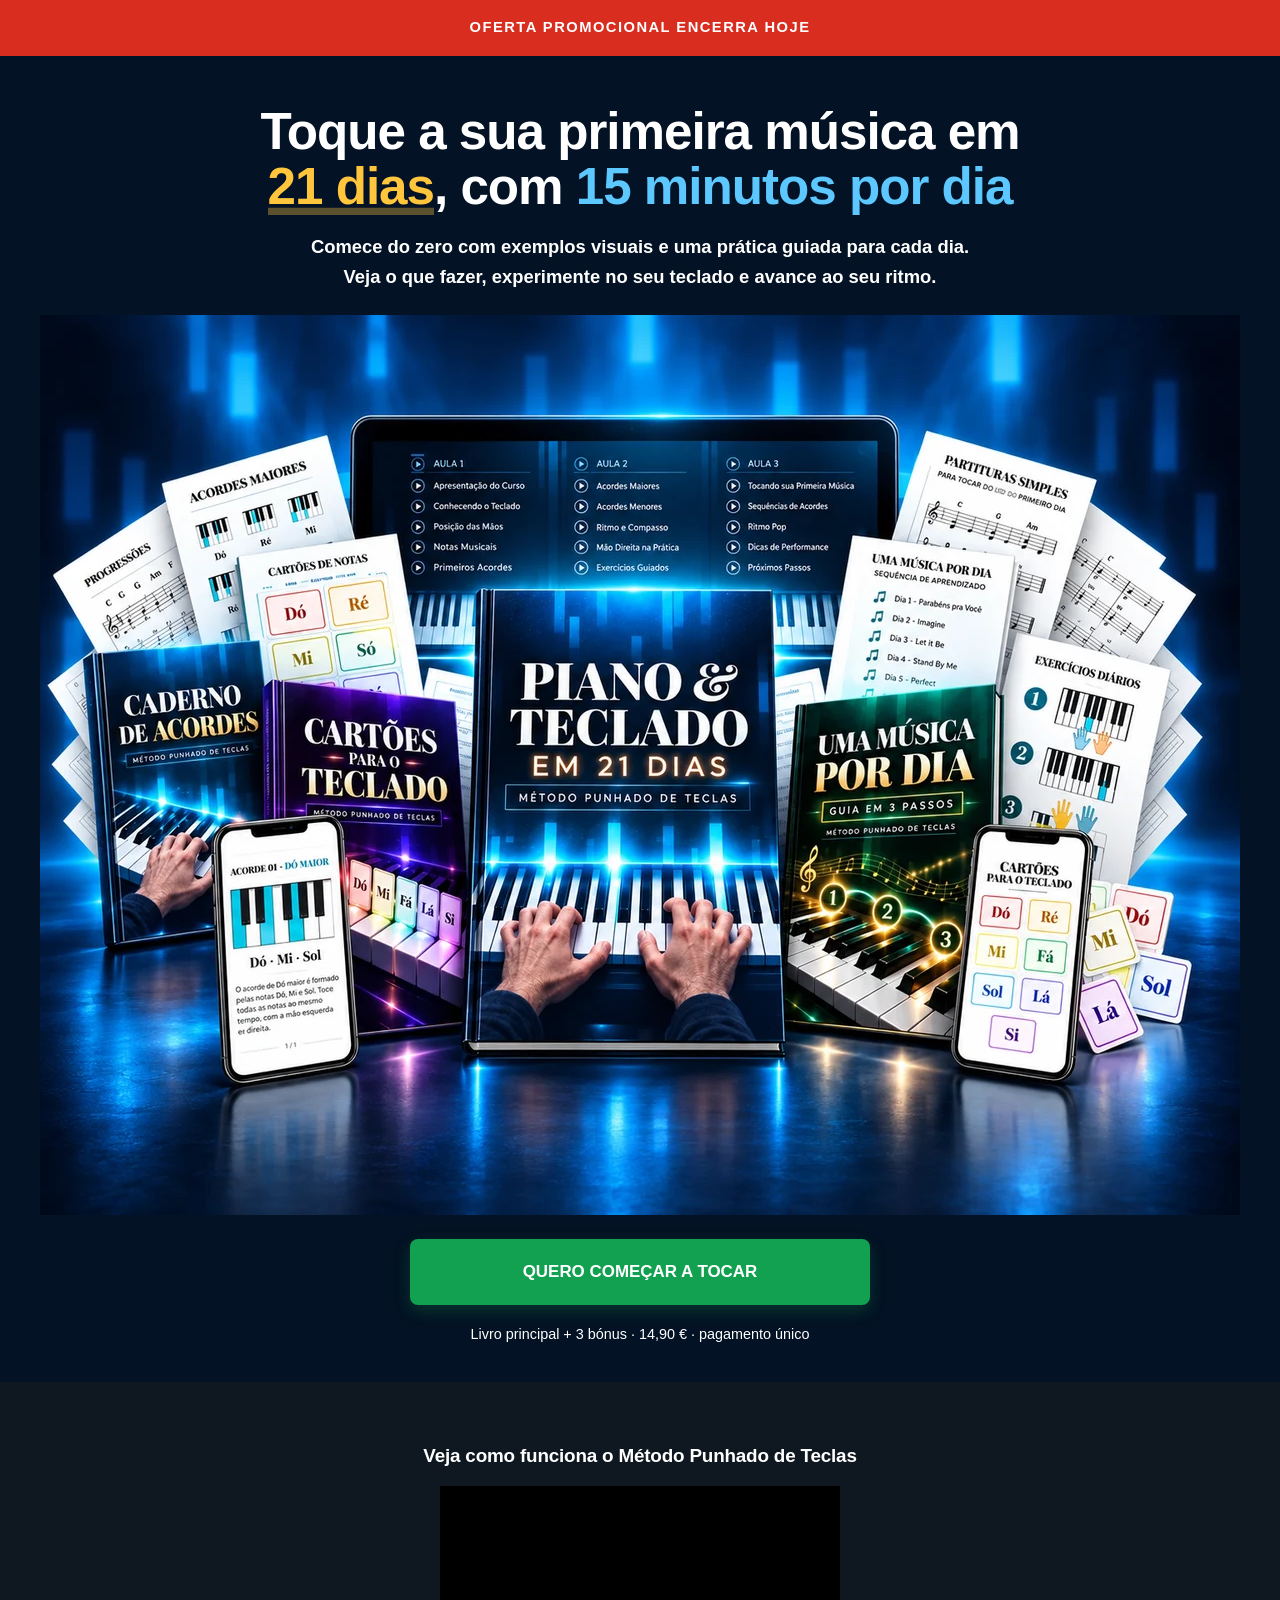
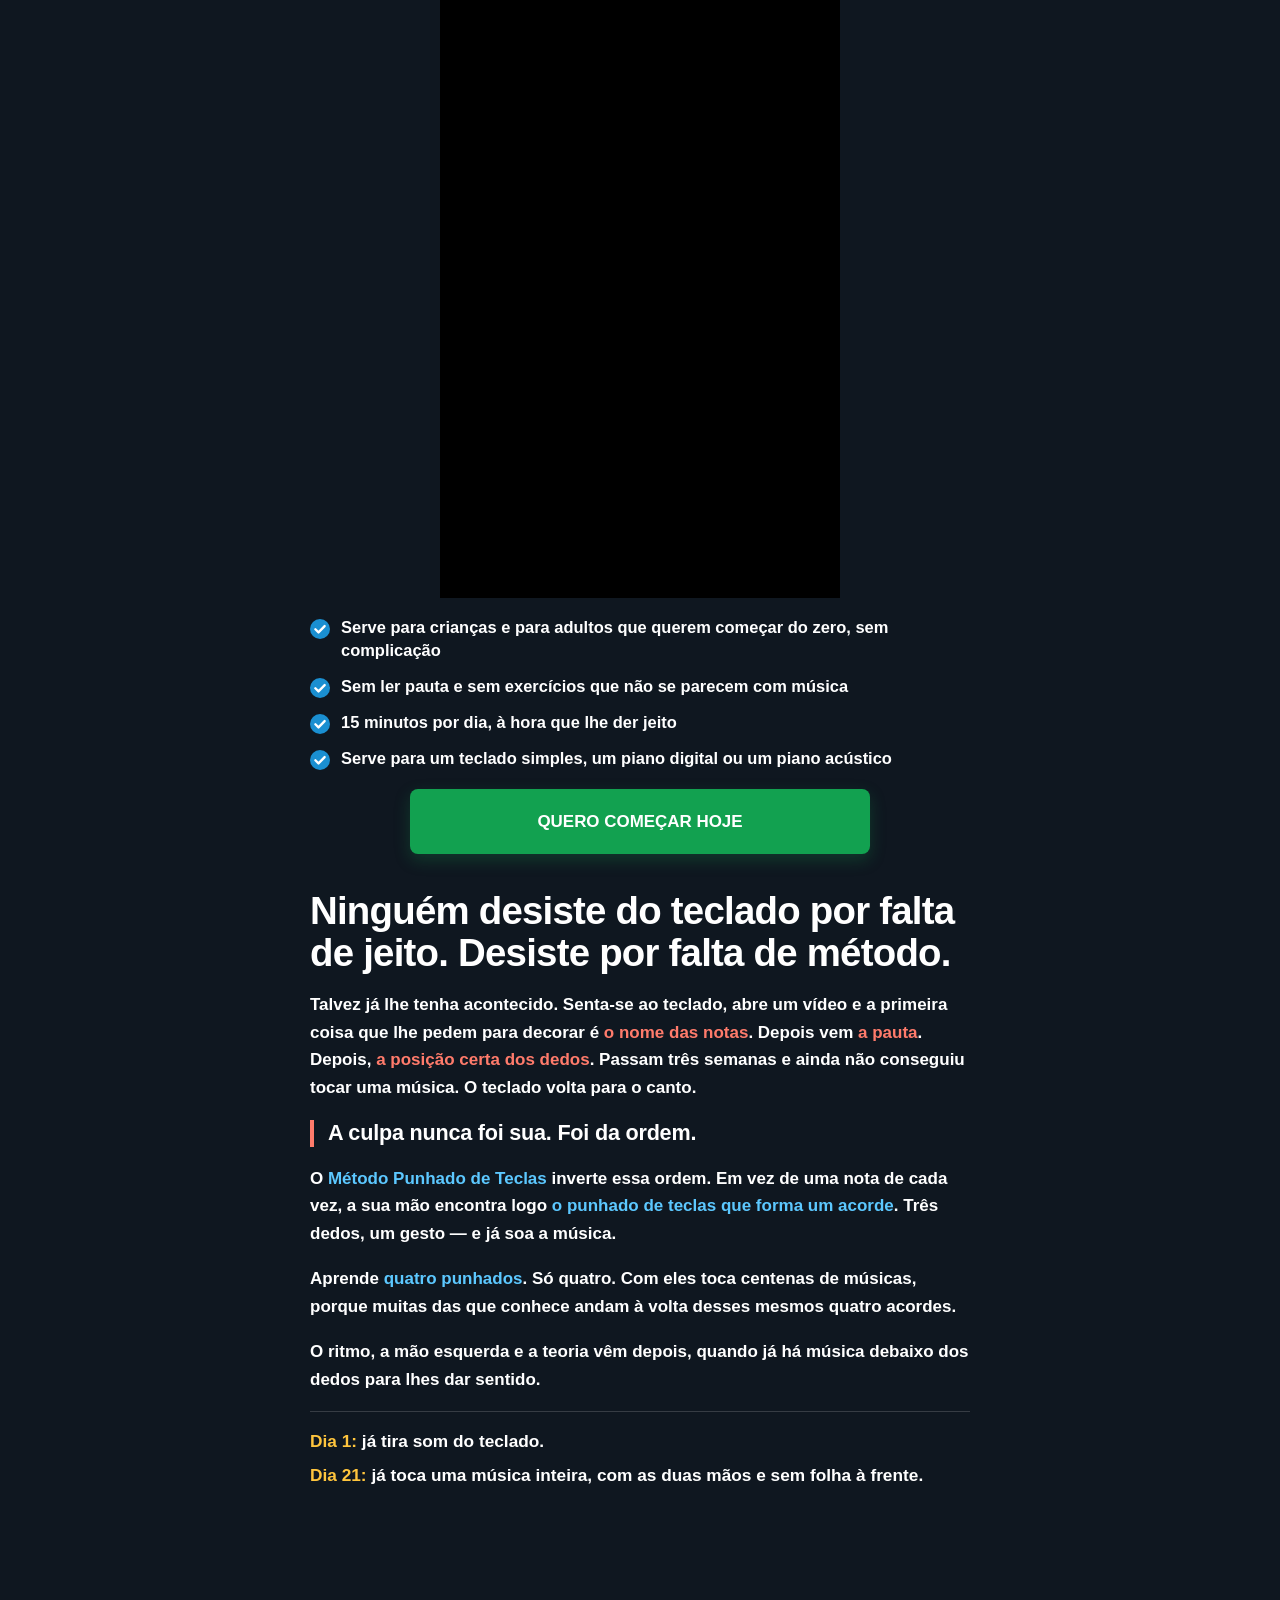
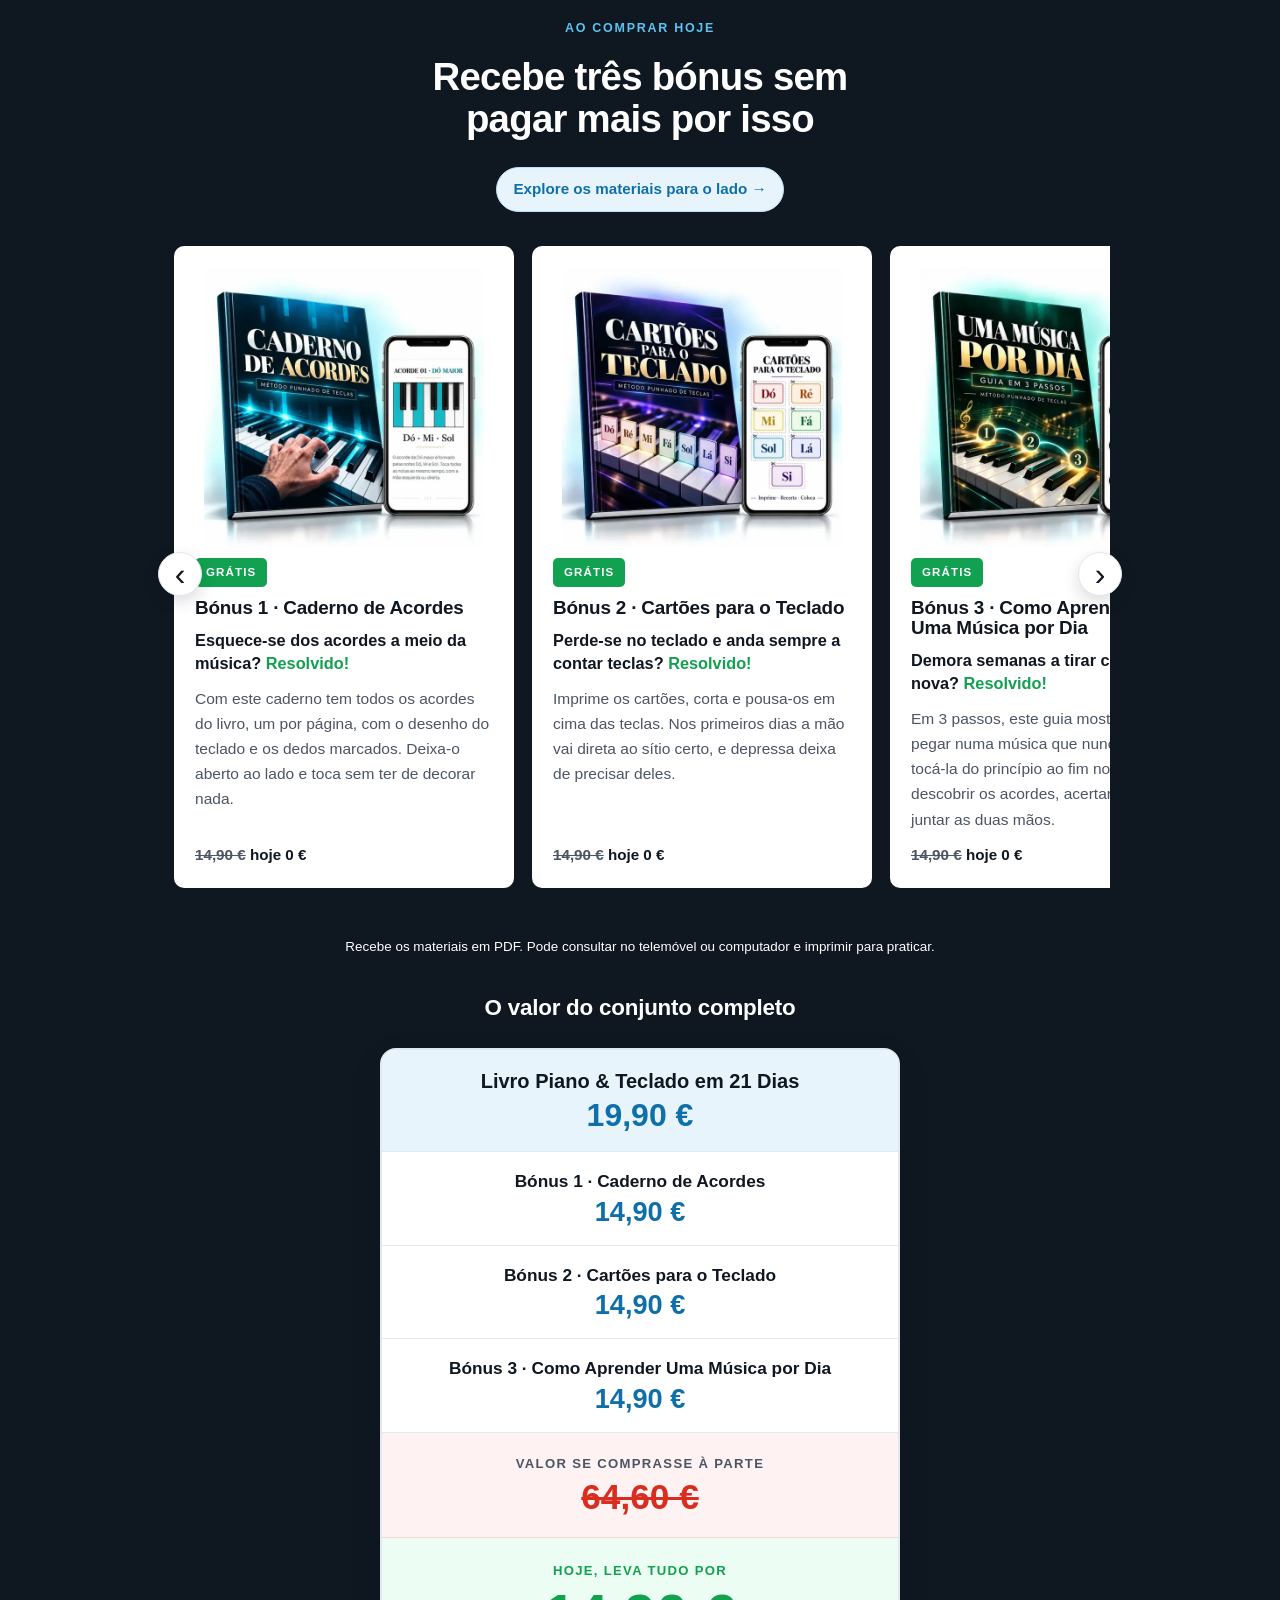
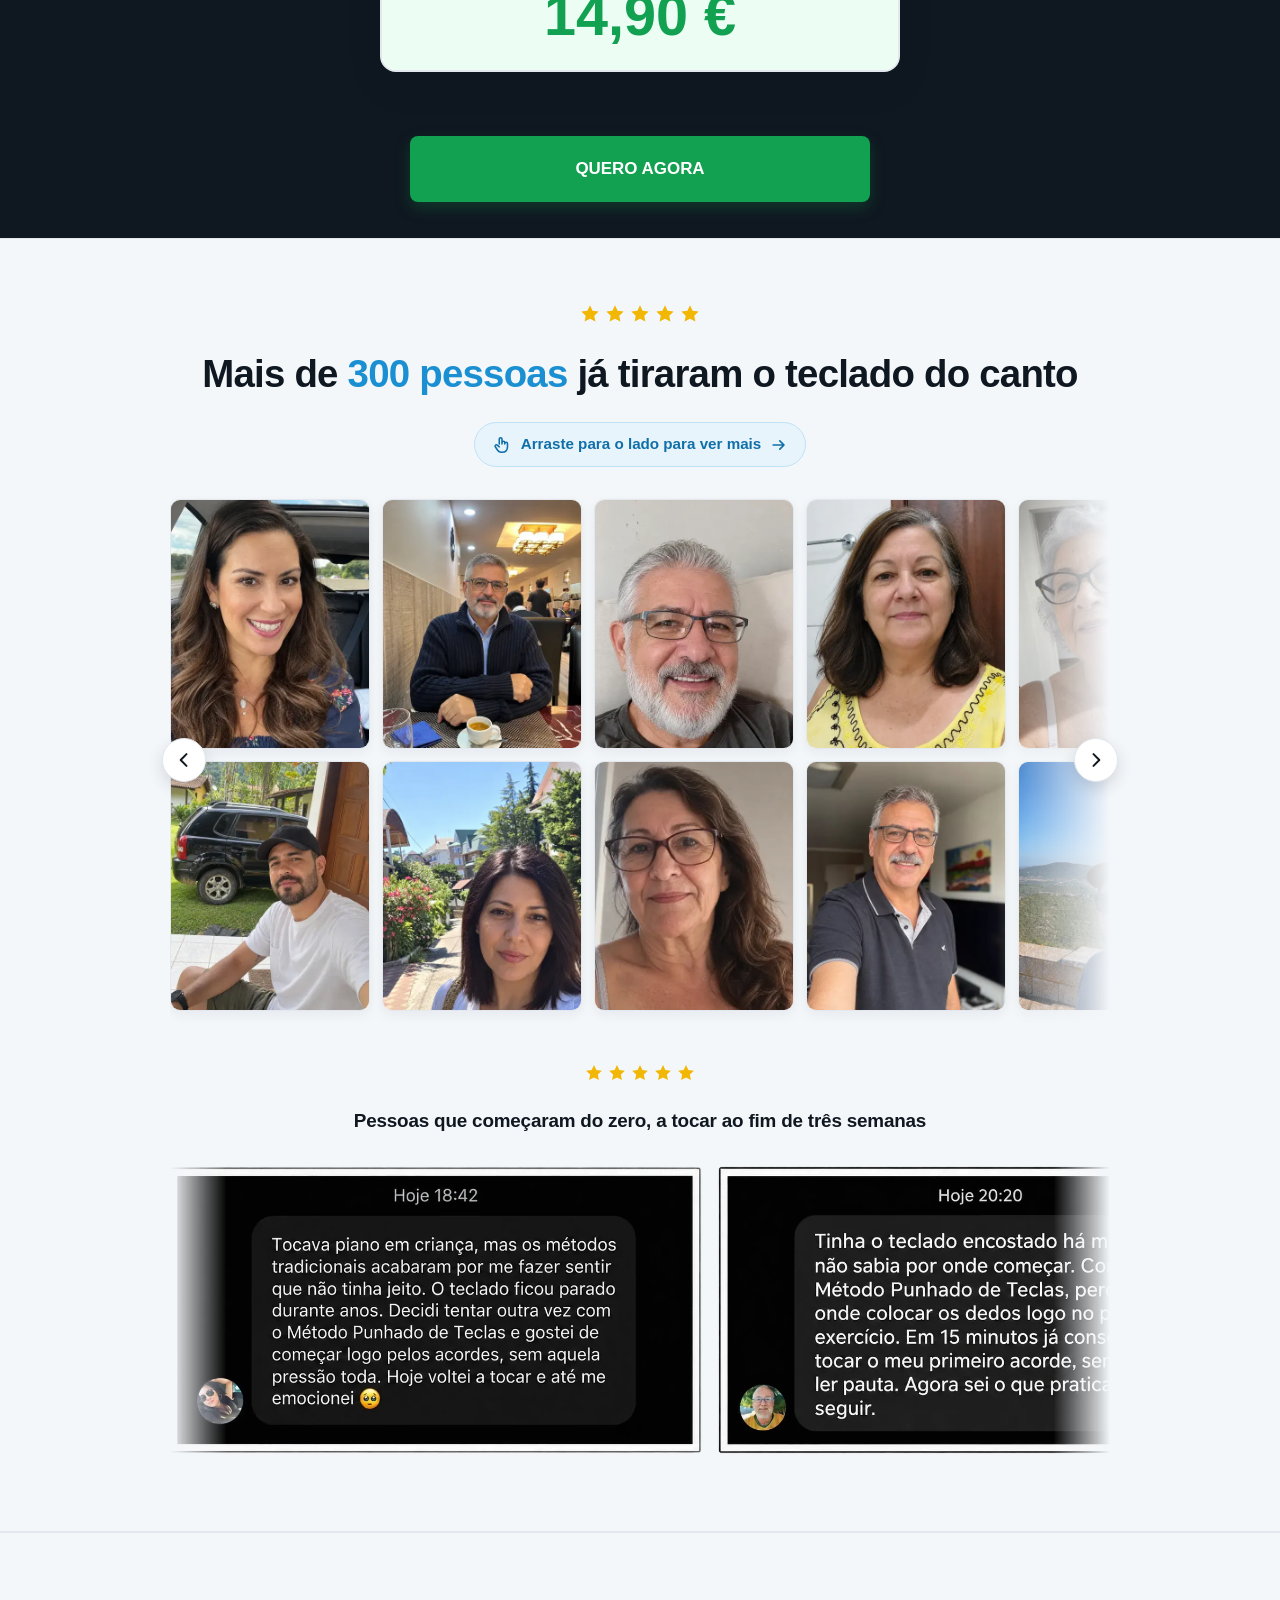
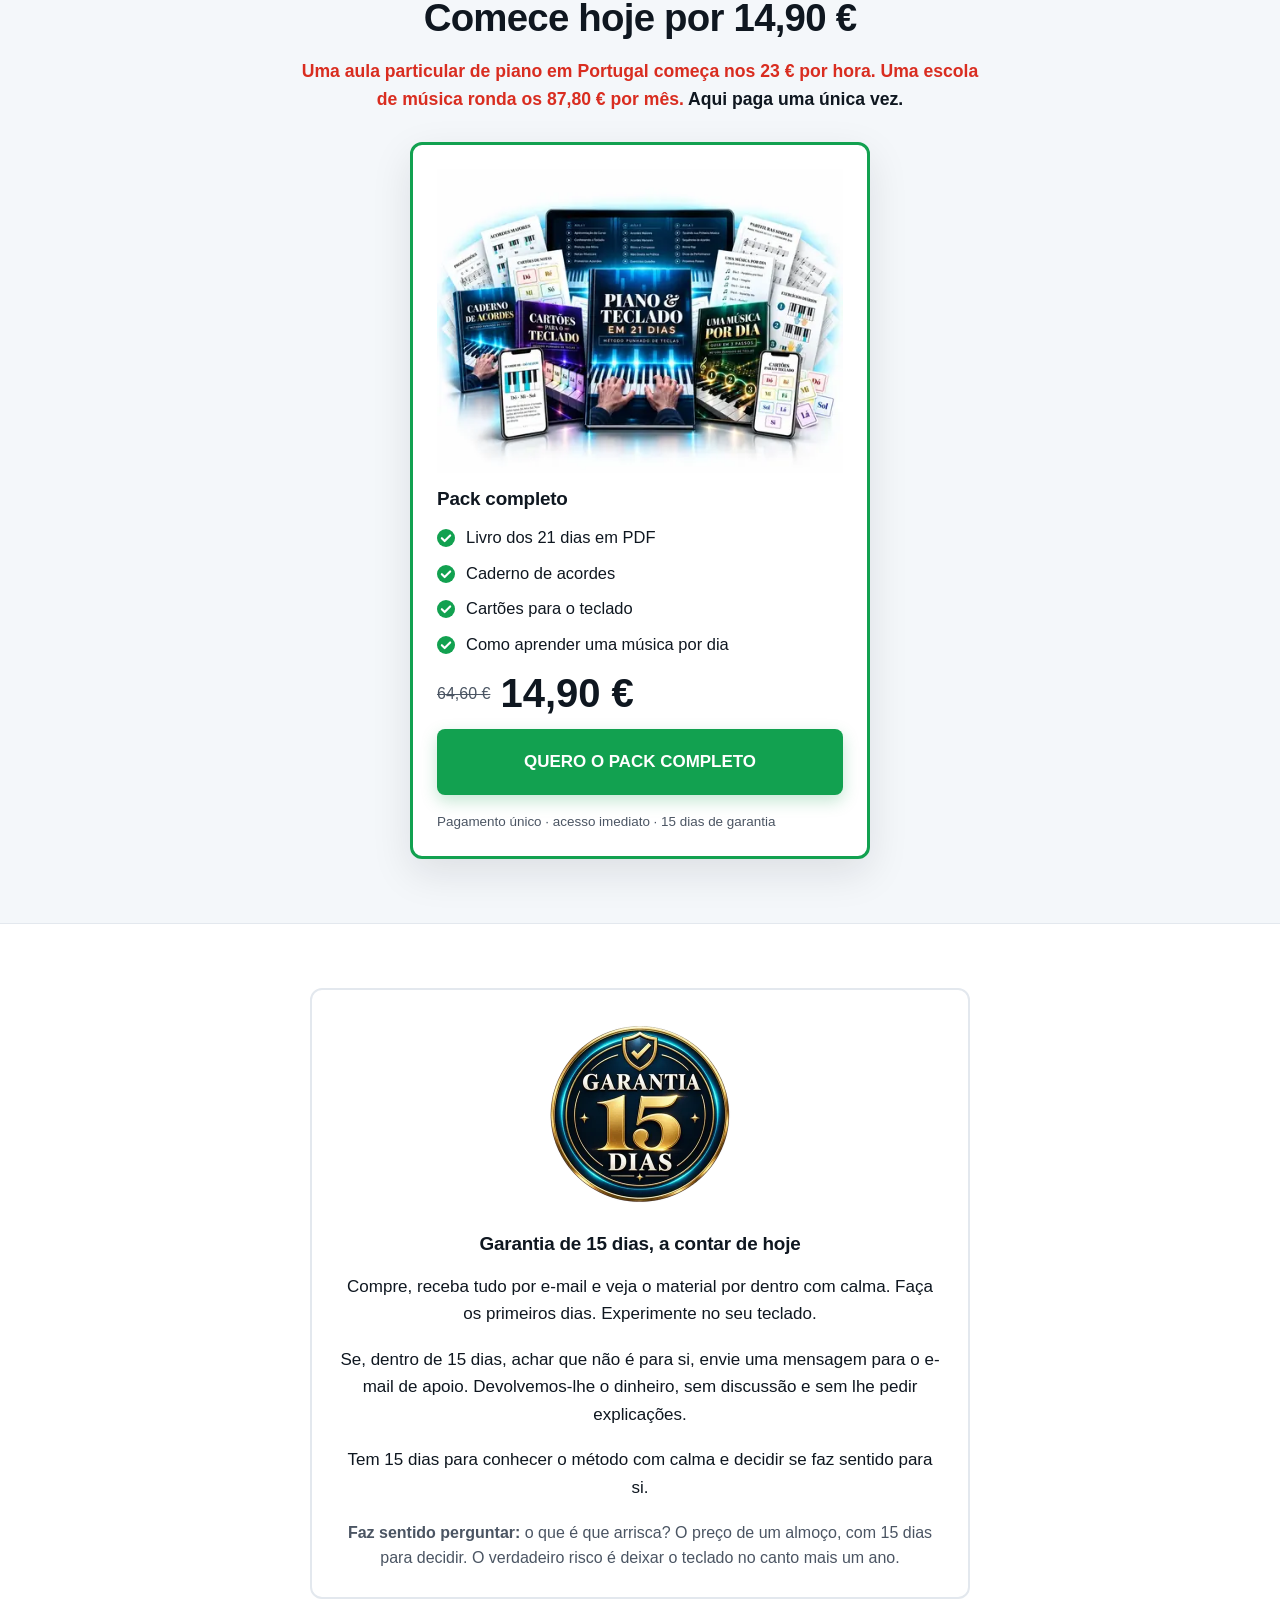
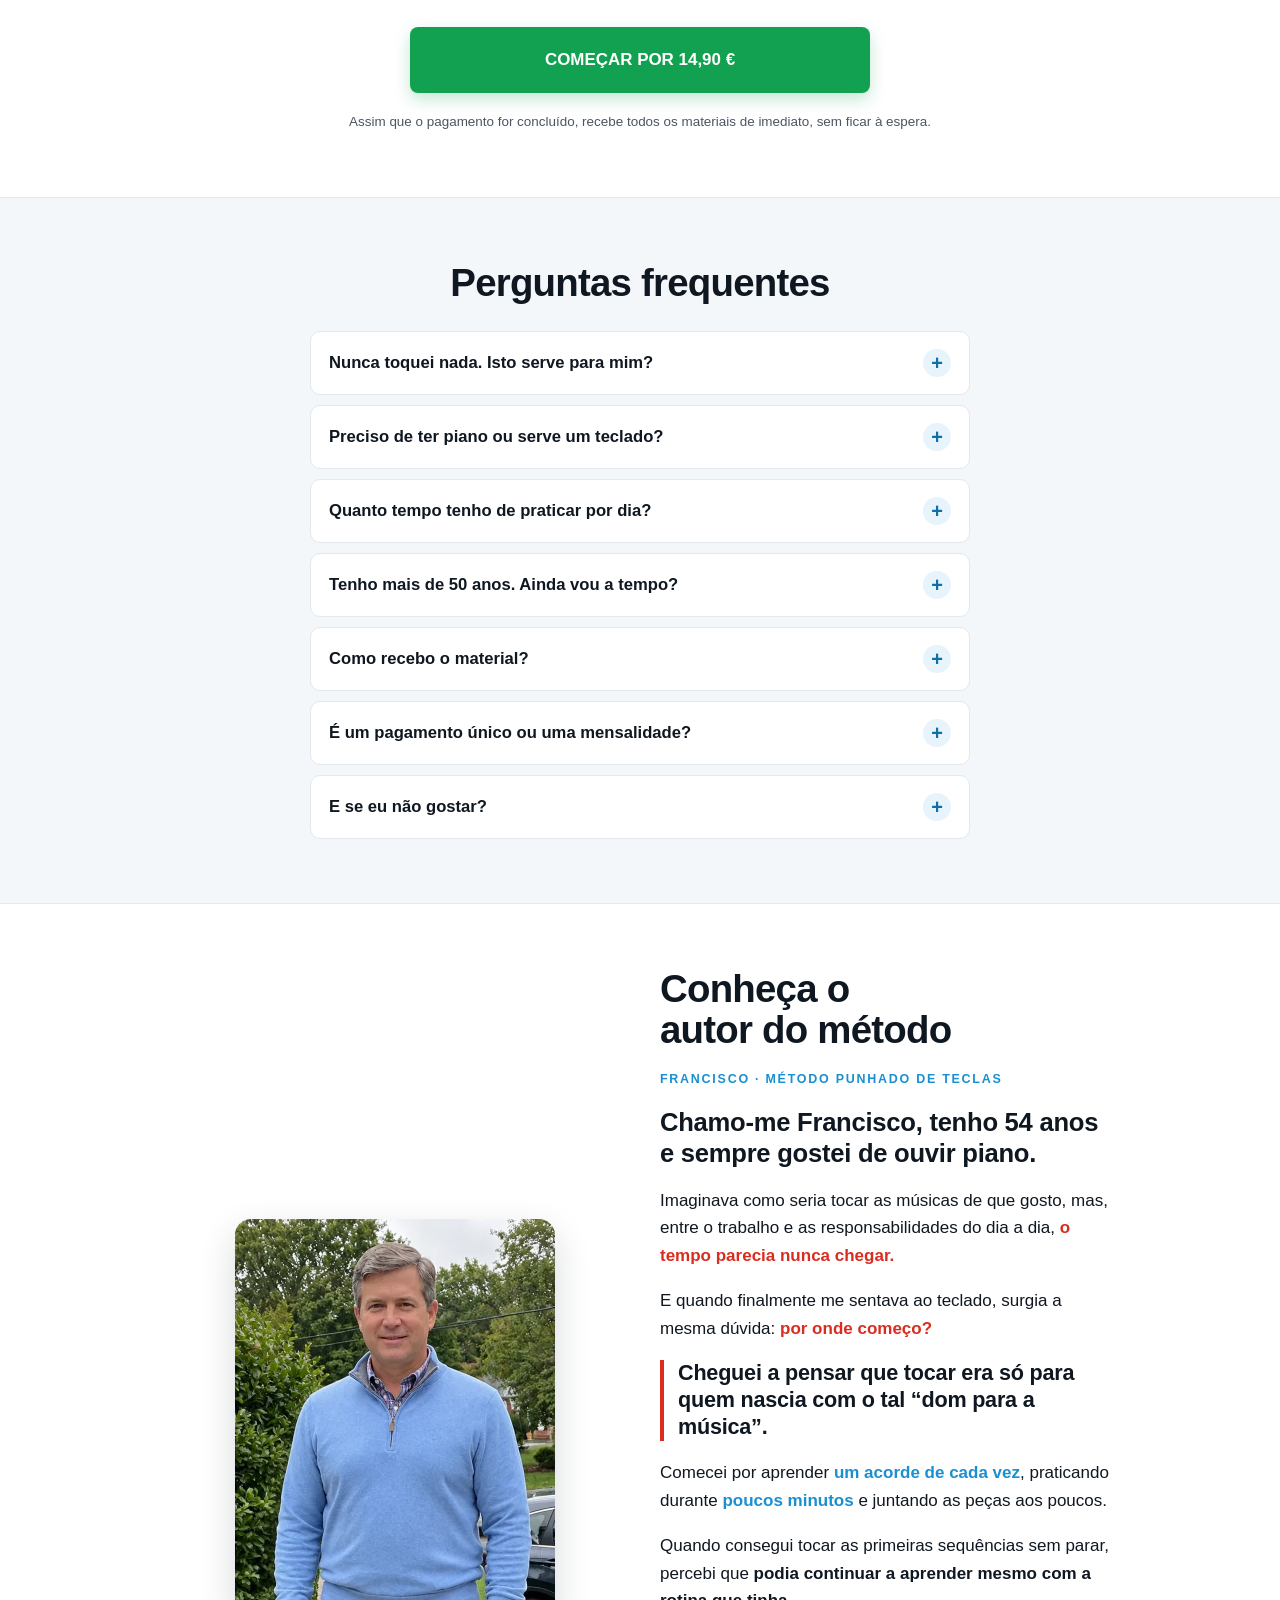
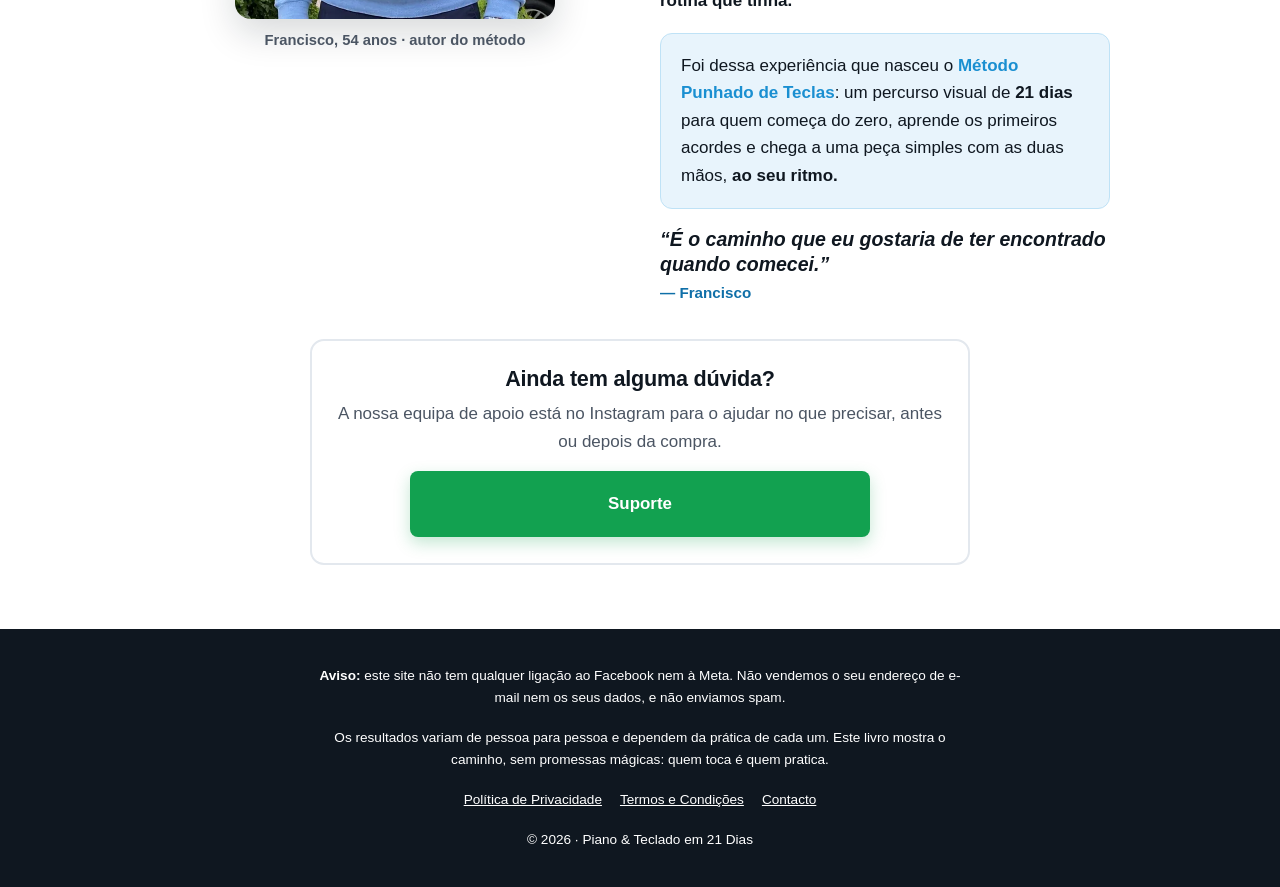
==== commit 58117e50: "Reforça textos e adiciona movimento contínuo aos bónus" ====
--- a/index.html
+++ b/index.html
@@ -81,12 +81,13 @@
 .offer-head .h-blue{color:#5cc8ff}
 .sales-hero{padding:0;background:#031224;color:#fff}
 .sales-hero .offer-head{background:#031224;padding:clamp(28px,4vw,48px) 20px 24px}
-.hero-subheadline{max-width:700px;color:#fff;font-size:clamp(1rem,2.3vw,1.15rem);line-height:1.6}
+.hero-subheadline{max-width:700px;color:#fff;font-size:clamp(1rem,2.3vw,1.15rem);line-height:1.6;font-weight:600}
 .hero-action{padding-block:24px 36px}
 .hero-meta{font-size:.9rem;color:#fff}
 .method-video{margin-top:0;margin-bottom:20px}
 .method-copy{margin-top:36px}
-.dark .checks{color:#fff}
+.dark .checks{color:#fff;font-weight:600}
+.method-copy > p:not(.punch),.method-copy .days-line p{font-weight:600}
 .dark .cta{color:#fff}
 .carousel.materials-carousel{grid-template-rows:1fr;grid-auto-columns:clamp(265px,76vw,340px);gap:18px;padding:6px 4px 20px;mask-image:none;-webkit-mask-image:none;align-items:stretch}
 .material-card{margin:0;min-width:0;scroll-snap-align:start;background:#fff;border:1px solid var(--line);border-radius:16px;overflow:hidden;box-shadow:0 8px 24px rgba(15,23,32,.07);text-align:left}
@@ -166,12 +167,16 @@
 .bonus .free{align-self:flex-start;background:var(--green);color:#fff;font-weight:800;font-size:.72rem;letter-spacing:.1em;text-transform:uppercase;padding:5px 11px;border-radius:5px}
 .bonus .pain{font-weight:600;font-size:1.02rem;line-height:1.4}
 .bonus .pain strong{font-weight:800;color:var(--green)}
-.carousel.bonus-carousel{grid-template-rows:1fr;grid-auto-columns:clamp(280px,82vw,340px);gap:18px;padding:6px 4px 20px;mask-image:none;-webkit-mask-image:none;align-items:stretch}
+.carousel.bonus-carousel{grid-template-rows:1fr;grid-auto-columns:clamp(280px,82vw,340px);gap:18px;padding:6px 4px 20px;mask-image:none;-webkit-mask-image:none;align-items:stretch;scroll-snap-type:none}
 .bonus-carousel > .bonus{min-width:0;scroll-snap-align:start}
 .bonus-carousel > .bonus > img{width:100%;height:280px;object-fit:contain;user-select:none;-webkit-user-drag:none;pointer-events:none}
-.bonus-carousel .bonus-example{color:var(--ink);border:0;justify-content:center}
-.bonus-carousel .bonus-example .material-image{height:255px;padding:0}
-.bonus-carousel .bonus-example figcaption{padding:20px 0 0}
+.bonus-carousel .bonus-example{color:var(--ink);border:0;justify-content:flex-start}
+.bonus-carousel > .bonus-example > img{height:190px;object-fit:cover;border-radius:5px}
+.bonus-example .free{background:var(--blue-dark)}
+.bonus-example .example-detail{font-size:.94rem;line-height:1.5;color:var(--ink-soft)}
+.bonus-example .example-included{font-weight:700;font-size:.92rem;color:var(--blue-dark);margin-top:auto}
+.bonus-carousel .val{margin-top:auto}
+.bonus-swipe-hint{text-align:center;justify-content:center;max-width:100%;text-wrap:balance}
 .bonus .val{font-size:.95rem;font-weight:700}
 
 /* tabela dos packs */
@@ -356,7 +361,7 @@
       <p class="eyebrow">Ao comprar hoje</p>
       <h2>Recebe três bónus sem pagar mais por isso</h2>
     </div>
-    <p class="swipe-hint" style="align-self:center">Deslize para ver os três bónus e o livro por dentro →</p>
+    <p class="swipe-hint bonus-swipe-hint" style="align-self:center">Explore os materiais para o lado →</p>
     <div class="carousel-wrap materials-wrap">
       <button class="car-btn prev" type="button" aria-label="Ver bónus anteriores" aria-controls="car-bonus">‹</button>
       <div class="carousel bonus-carousel" id="car-bonus" tabindex="0" role="region" aria-roledescription="carrossel" aria-label="Três bónus e exemplos do livro. Use as setas ou deslize para explorar.">
@@ -384,10 +389,15 @@
         <p class="lead" style="font-size:.97rem">Em 3 passos, este guia mostra como pegar numa música que nunca tocou e tocá-la do princípio ao fim no mesmo dia: descobrir os acordes, acertar o ritmo e juntar as duas mãos.</p>
         <p class="val"><span class="strike">14,90 €</span> hoje 0 €</p>
       </div>
-      <figure class="bonus material-card bonus-example">
-        <div class="material-image"><img src="imagens/livro-aberto.webp" width="1400" height="788" alt="Livro aberto com diagramas do teclado e exercícios para praticar, passo a passo" loading="lazy" decoding="async"></div>
-        <figcaption><span class="material-label">Por dentro do material</span><h3>Exemplos para praticar</h3><p>Diagramas do teclado e exercícios, passo a passo.</p></figcaption>
-      </figure>
+      <div class="bonus bonus-example">
+        <img class="mockup" src="imagens/livro-aberto.webp" width="1400" height="788" alt="Livro aberto com diagramas do teclado e exercícios para praticar, passo a passo" loading="lazy" decoding="async">
+        <span class="free">Livro principal</span>
+        <h3>Abra o livro e saiba o que praticar</h3>
+        <p class="pain">Não sabe por onde começar? <strong>Veja cada passo no teclado.</strong></p>
+        <p class="example-detail">Diagramas mostram as teclas a usar e a posição dos dedos. Os exercícios estão organizados por etapas, para experimentar logo no seu instrumento.</p>
+        <p class="example-detail">Um plano de 21 dias, com sessões de 15 minutos, ajuda-o a chegar ao teclado com uma tarefa definida — sem saltar de vídeo em vídeo à procura da próxima explicação.</p>
+        <p class="example-included">Incluído no pack · PDF para consultar ou imprimir</p>
+      </div>
       </div>
       <button class="car-btn next" type="button" aria-label="Ver mais bónus e exemplos" aria-controls="car-bonus">›</button>
     </div>
@@ -647,6 +657,63 @@
     if (e.key === 'ArrowRight' || e.key === 'ArrowLeft') { e.preventDefault(); move(e.key === 'ArrowRight' ? 1 : -1); }
   });
 });
+</script>
+
+<script>
+// Bónus: movimento lento e contínuo para a esquerda, sem impedir a navegação manual.
+(function(){
+  var car = document.getElementById('car-bonus');
+  if (!car) return;
+  var reduced = window.matchMedia('(prefers-reduced-motion: reduce)');
+  var originals = Array.prototype.slice.call(car.children);
+  originals.forEach(function(card){
+    var clone = card.cloneNode(true);
+    clone.setAttribute('aria-hidden', 'true');
+    clone.setAttribute('inert', '');
+    clone.querySelectorAll('img').forEach(function(img){ img.alt = ''; });
+    car.appendChild(clone);
+  });
+  var wrap = car.parentNode;
+  var visible = false, hover = false, touching = false, focused = false;
+  var resumeAt = performance.now() + 1500, last = null, position = car.scrollLeft;
+  var speed = 18; // píxeis por segundo: os cartões saem lentamente pela esquerda.
+  function pause(){ resumeAt = performance.now() + 4500; position = car.scrollLeft; }
+  function cycleWidth(){
+    return car.children[originals.length].getBoundingClientRect().left - car.children[0].getBoundingClientRect().left;
+  }
+  wrap.addEventListener('pointerenter', function(e){ if (e.pointerType === 'mouse') hover = true; });
+  wrap.addEventListener('pointerleave', function(e){ if (e.pointerType === 'mouse') { hover = false; pause(); } });
+  wrap.addEventListener('pointerdown', function(){ touching = true; pause(); });
+  window.addEventListener('pointerup', function(){ if (touching) { touching = false; pause(); } });
+  window.addEventListener('pointercancel', function(){ if (touching) { touching = false; pause(); } });
+  wrap.addEventListener('wheel', pause, {passive:true});
+  wrap.addEventListener('click', pause);
+  wrap.addEventListener('keydown', pause);
+  car.addEventListener('focusin', function(){ focused = true; });
+  car.addEventListener('focusout', function(){ focused = false; pause(); });
+  if ('IntersectionObserver' in window) {
+    new IntersectionObserver(function(entries){
+      visible = entries[0].isIntersecting;
+      last = null;
+      if (visible) pause();
+    }).observe(car);
+  } else visible = true;
+  document.addEventListener('visibilitychange', function(){ last = null; pause(); });
+  function frame(now){
+    var dt = last === null ? 0 : Math.min((now - last) / 1000, .1);
+    last = now;
+    if (visible && !document.hidden && !reduced.matches && !hover && !touching && !focused && now >= resumeAt) {
+      // Recolhe a posição final depois de um swipe ou de um botão com scroll suave.
+      if (Math.abs(car.scrollLeft - position) > 2) position = car.scrollLeft;
+      position += speed * dt;
+      var cycle = cycleWidth();
+      if (cycle > 0 && position >= cycle) position %= cycle;
+      car.scrollLeft = position;
+    } else position = car.scrollLeft;
+    requestAnimationFrame(frame);
+  }
+  requestAnimationFrame(frame);
+})();
 </script>
 
 <script>
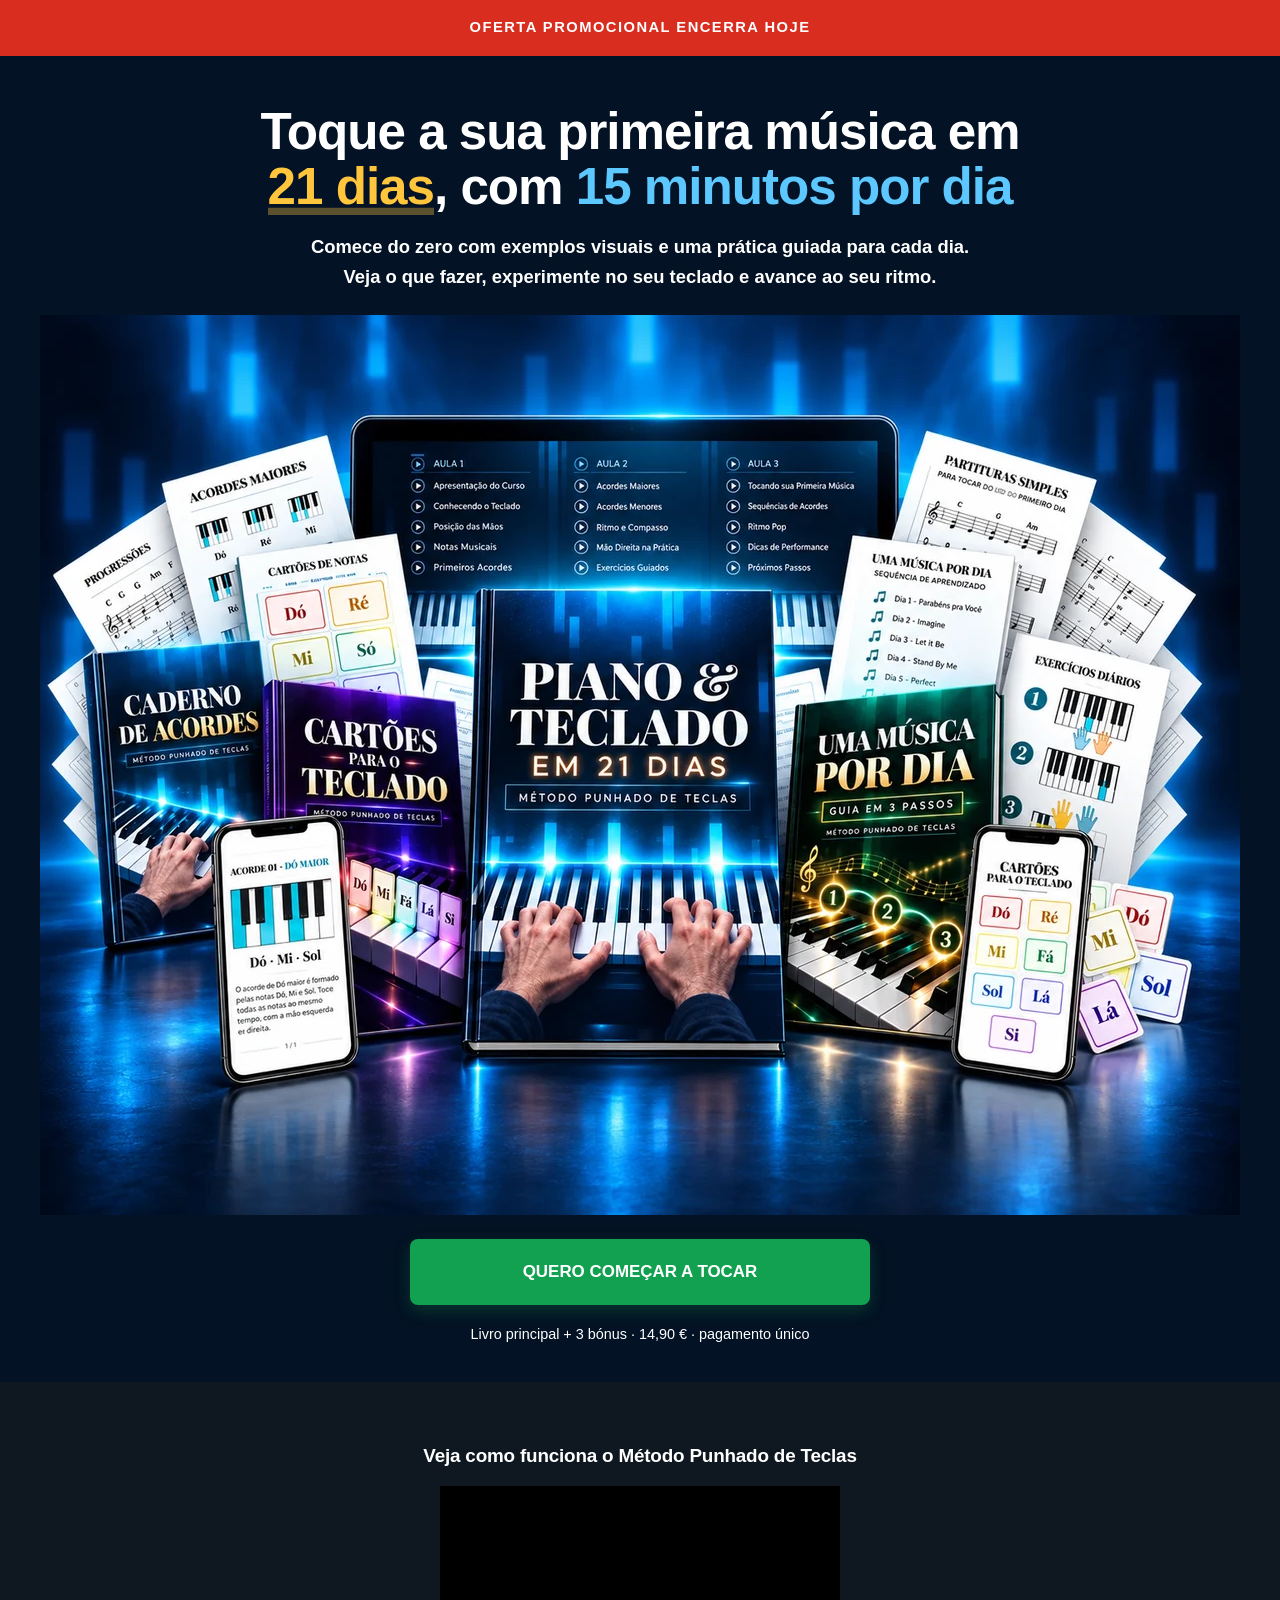
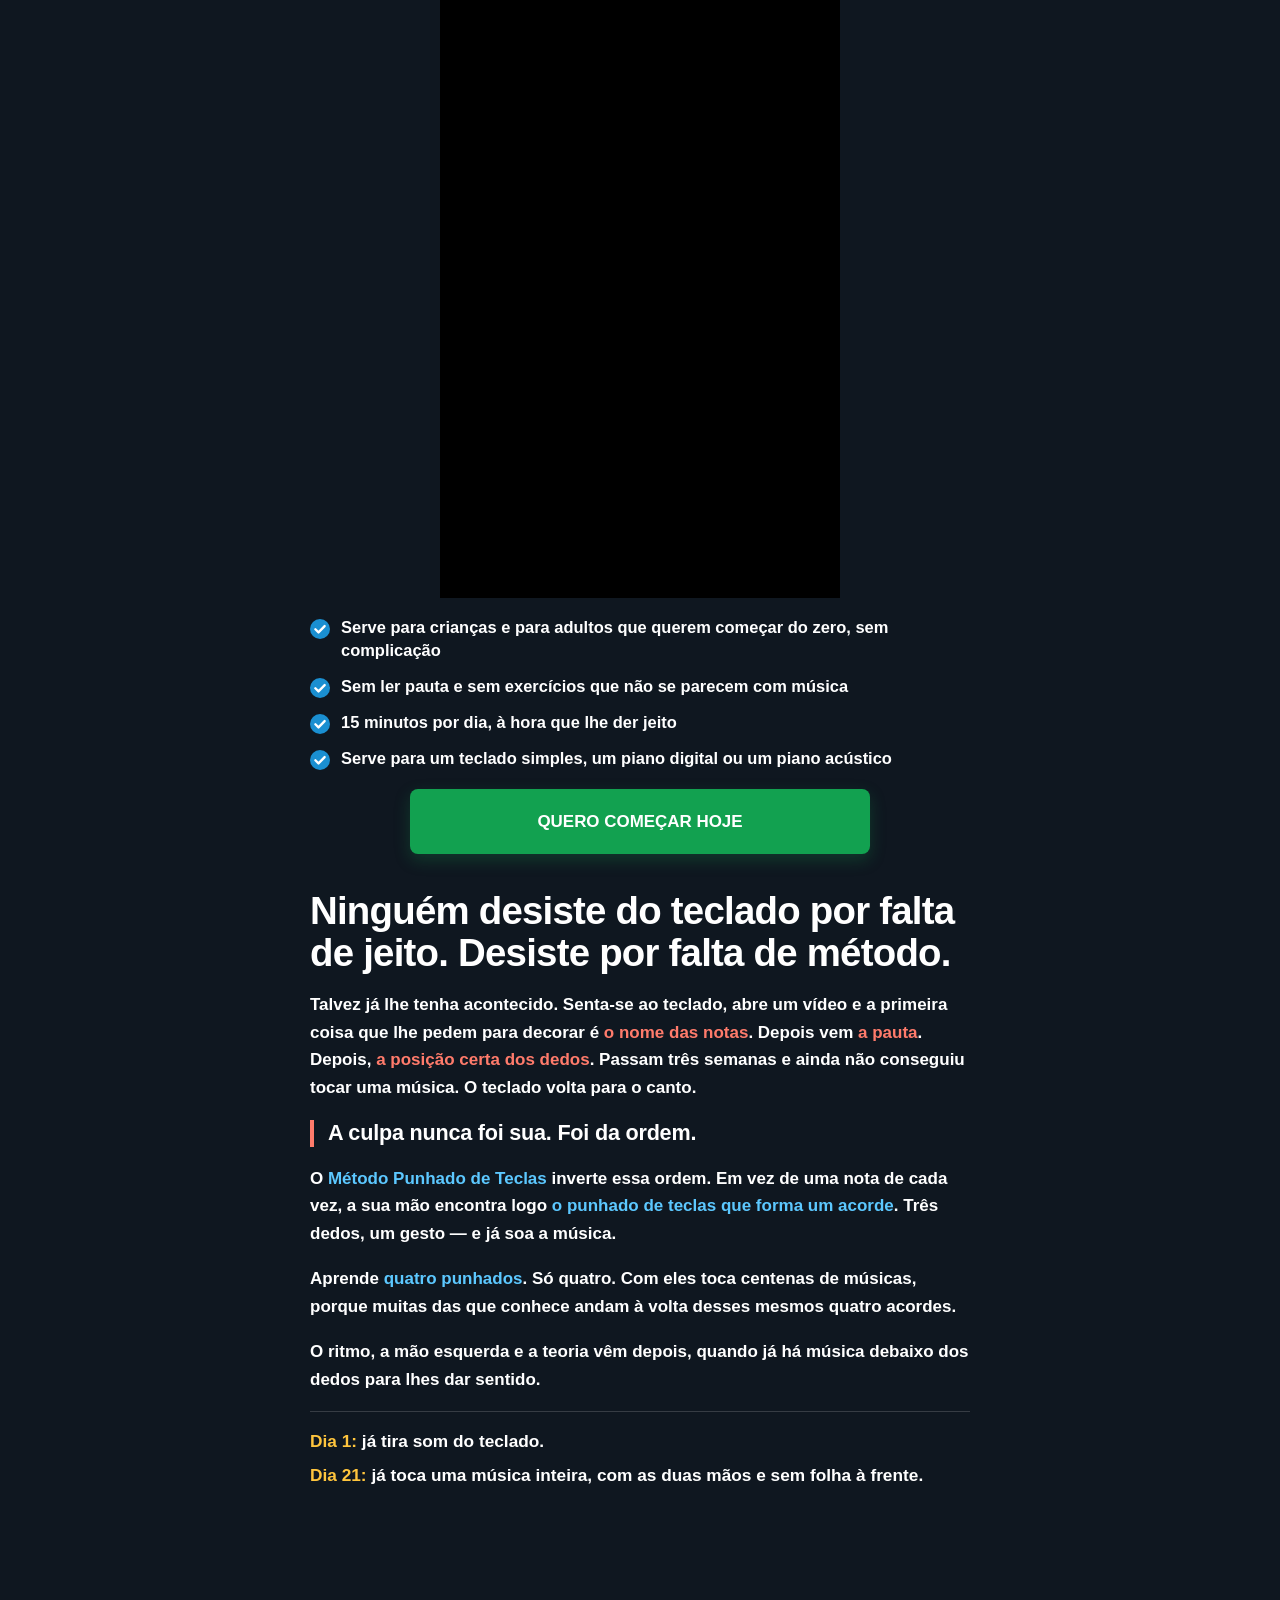
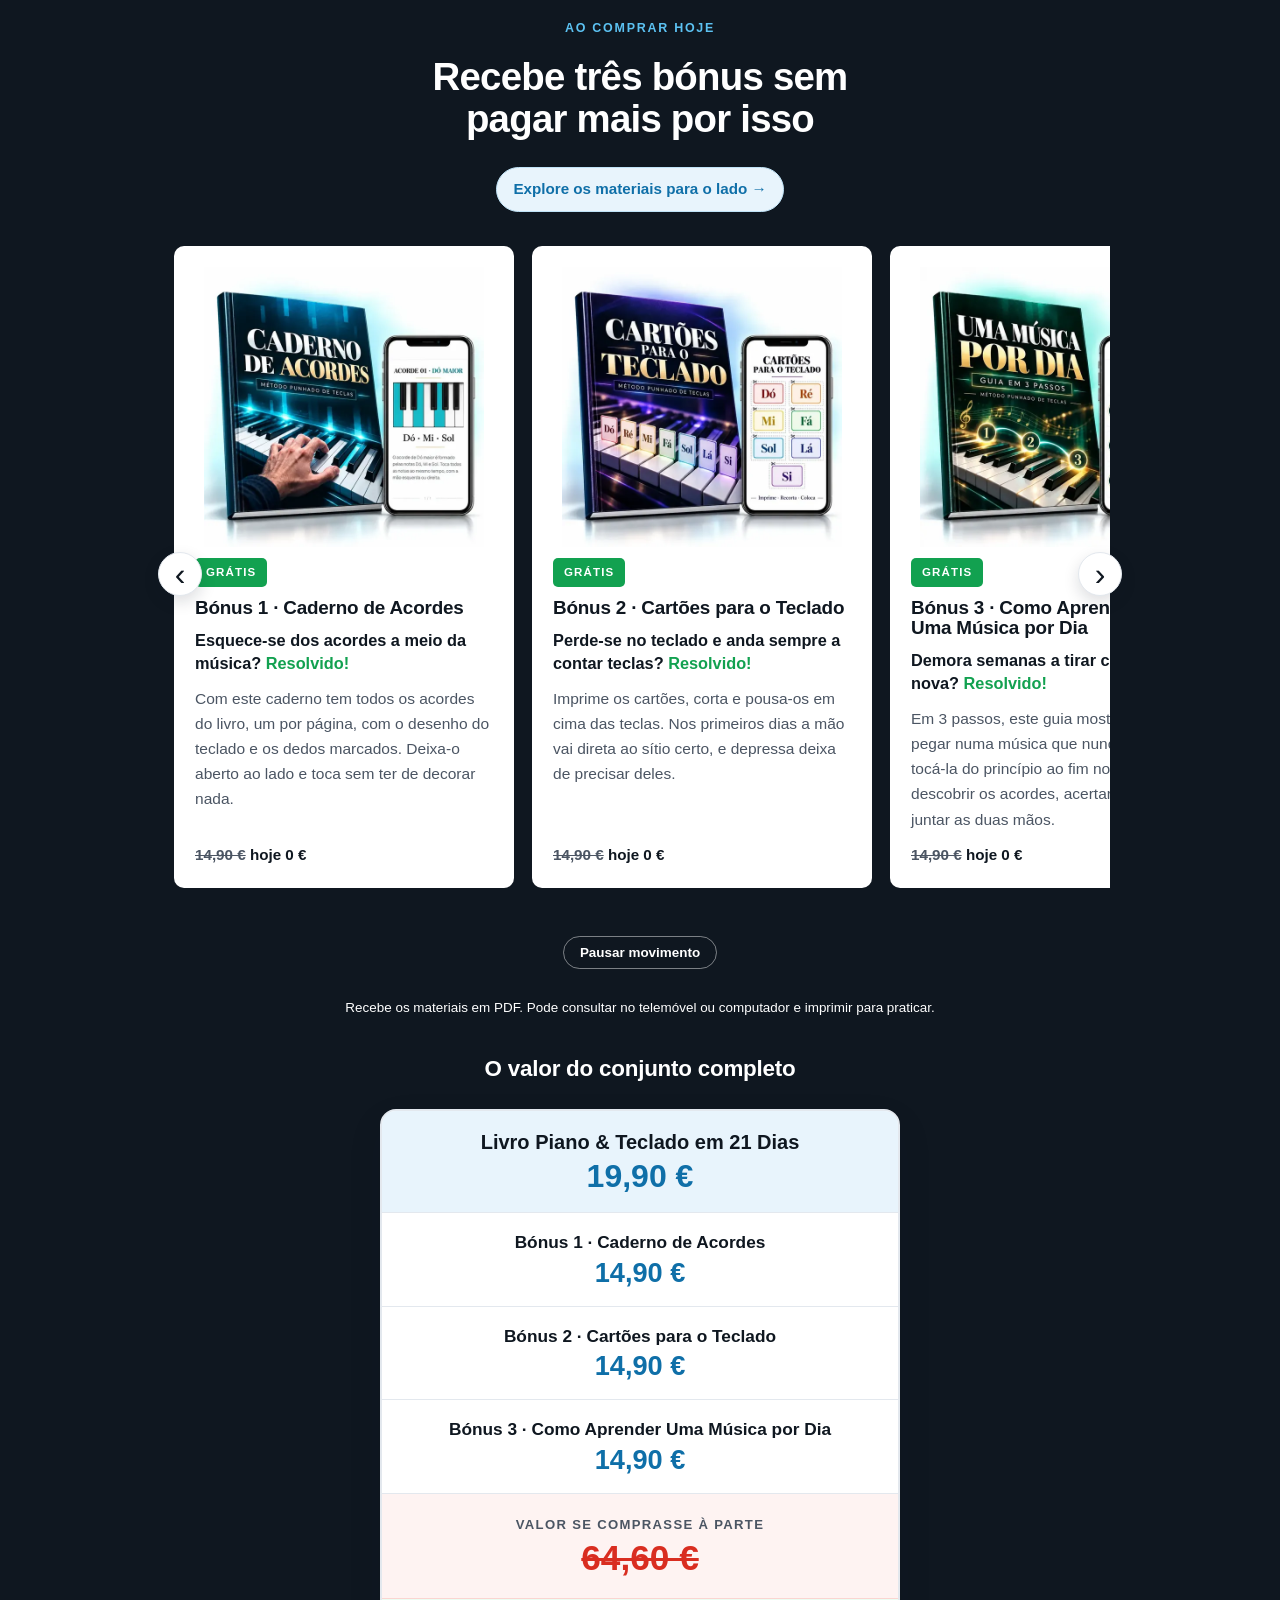
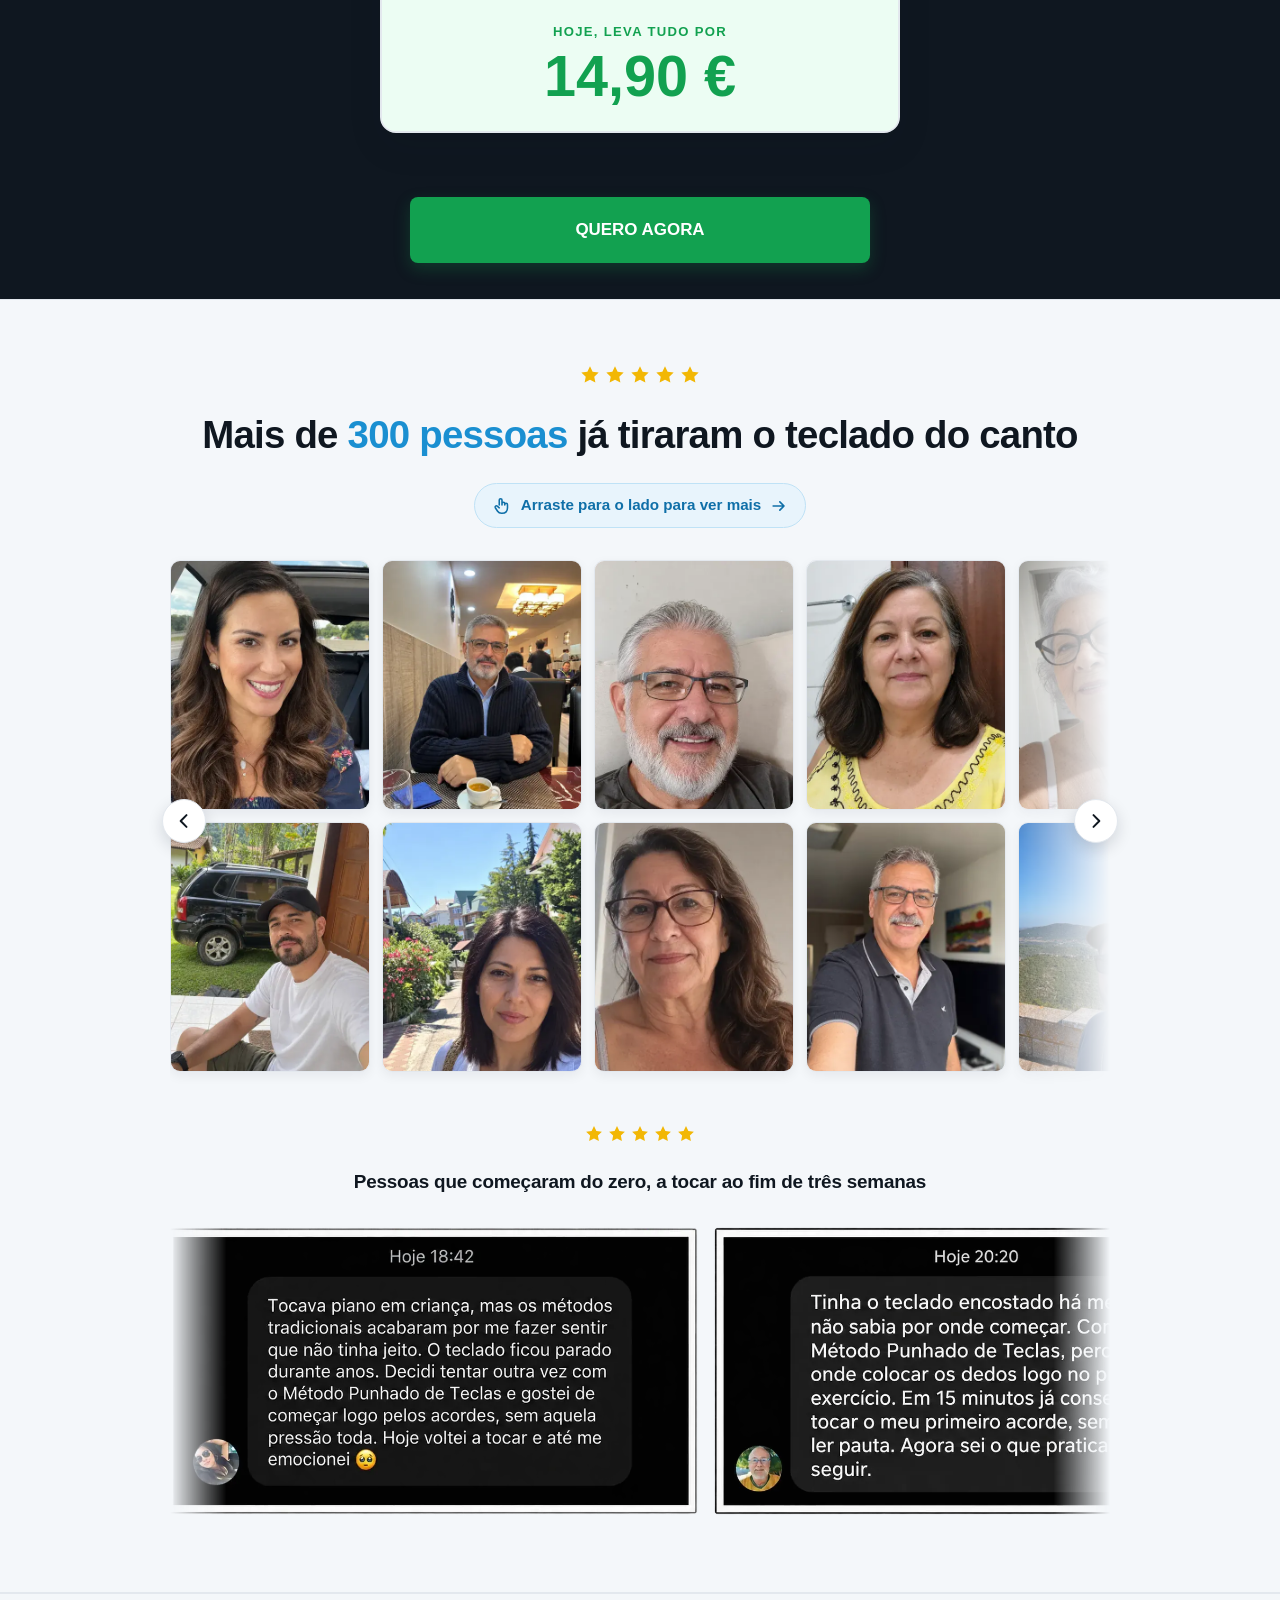
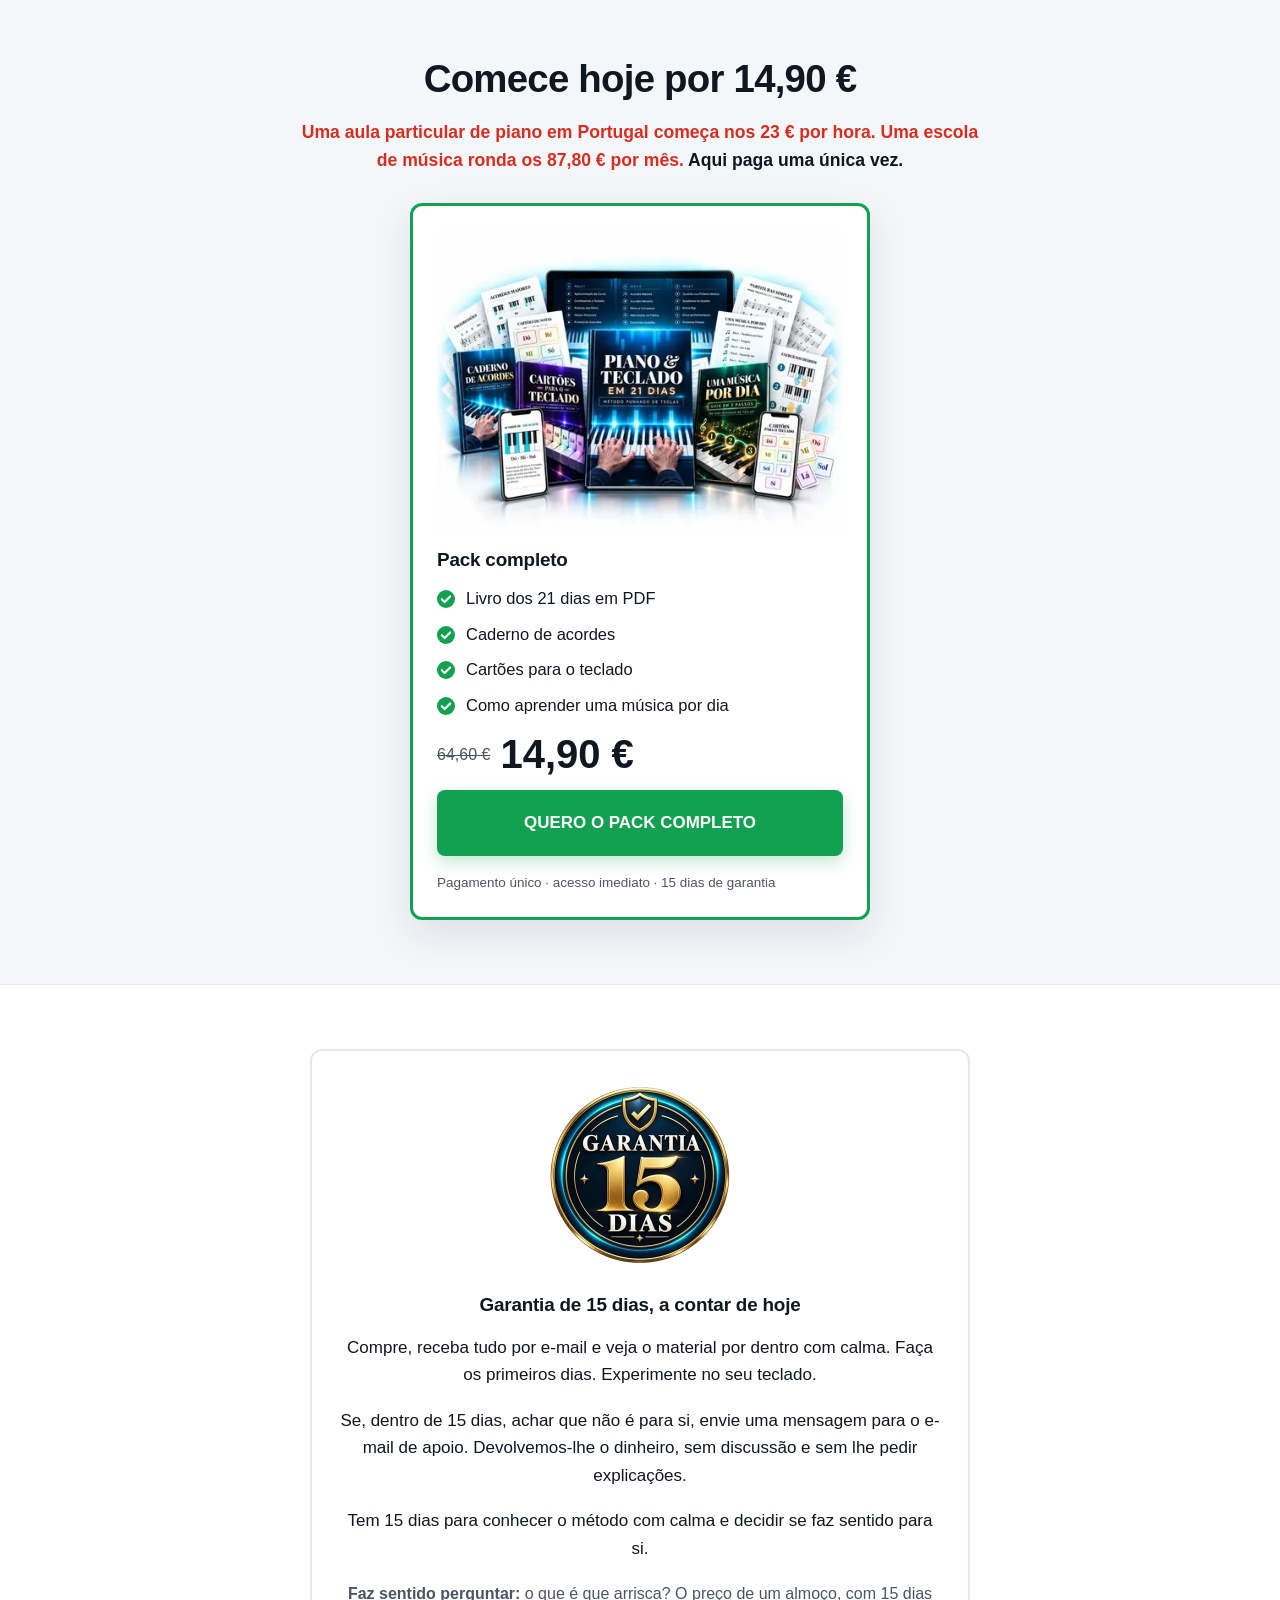
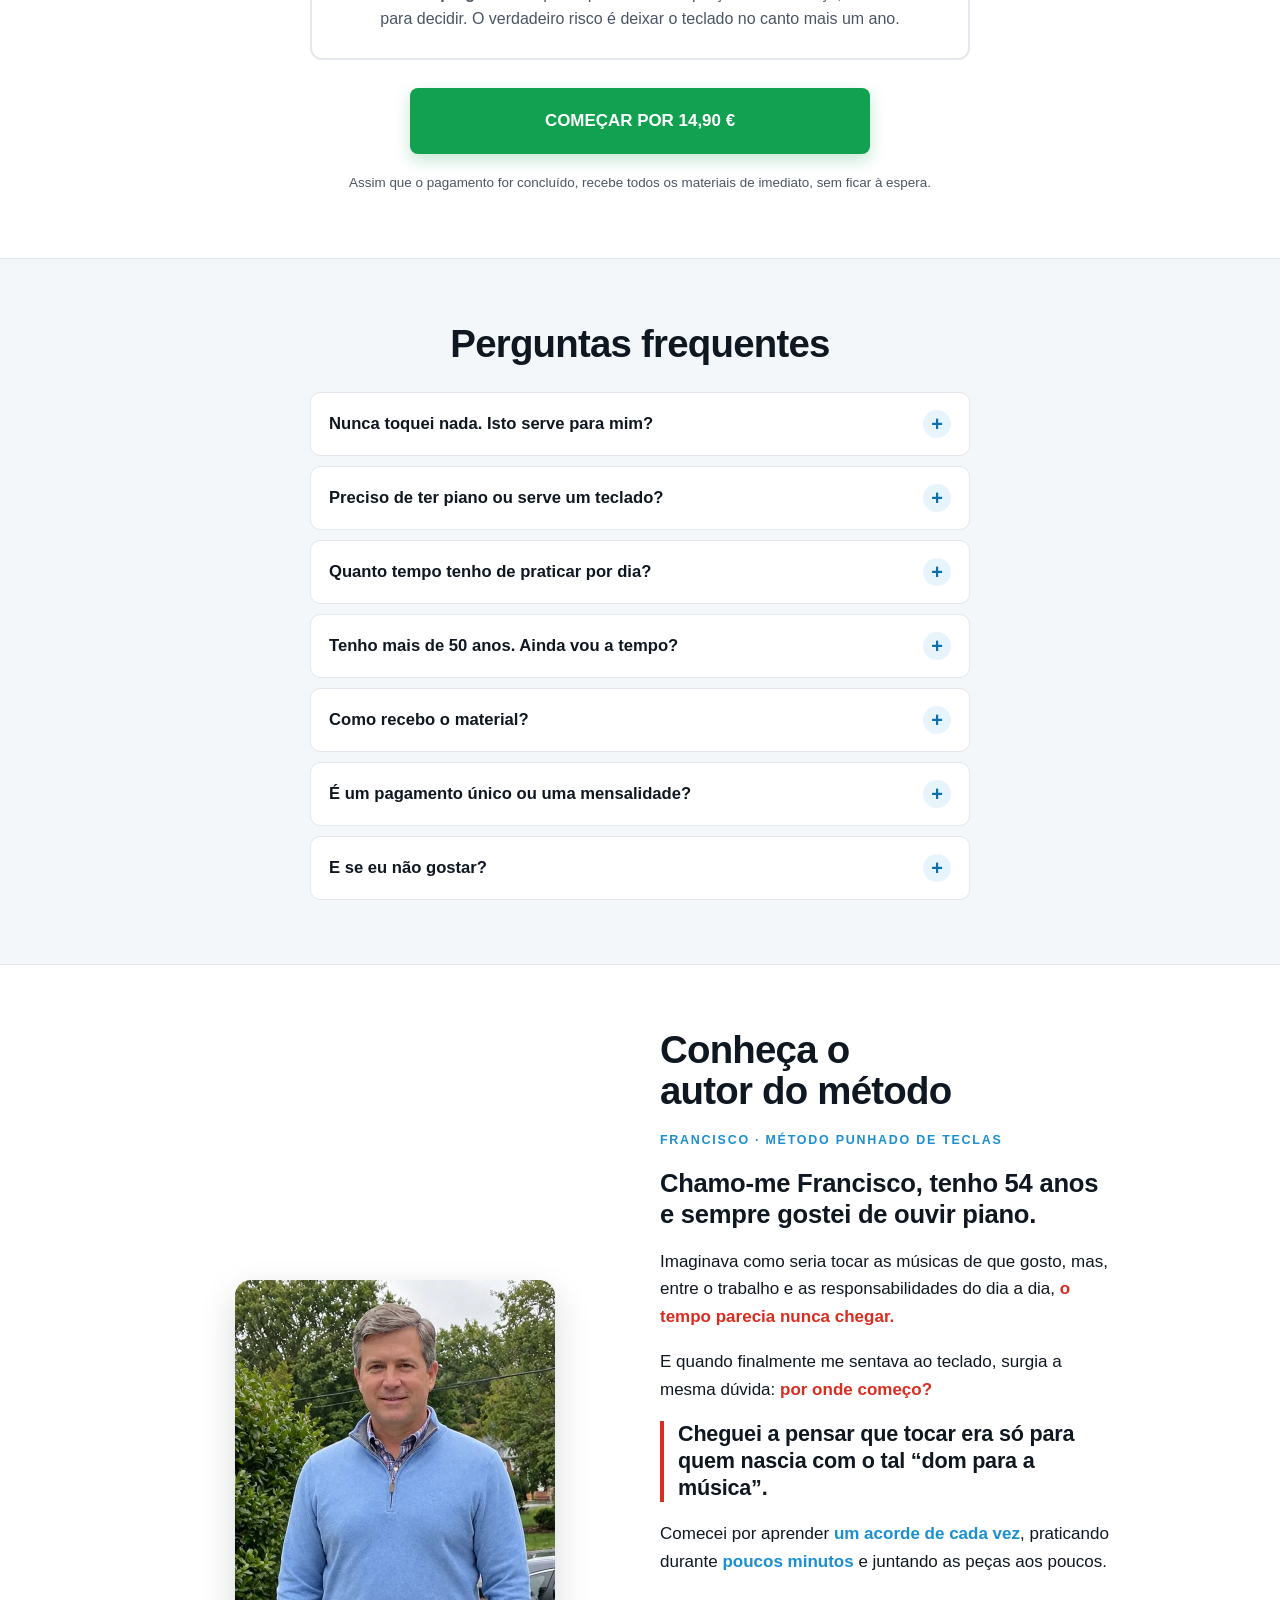
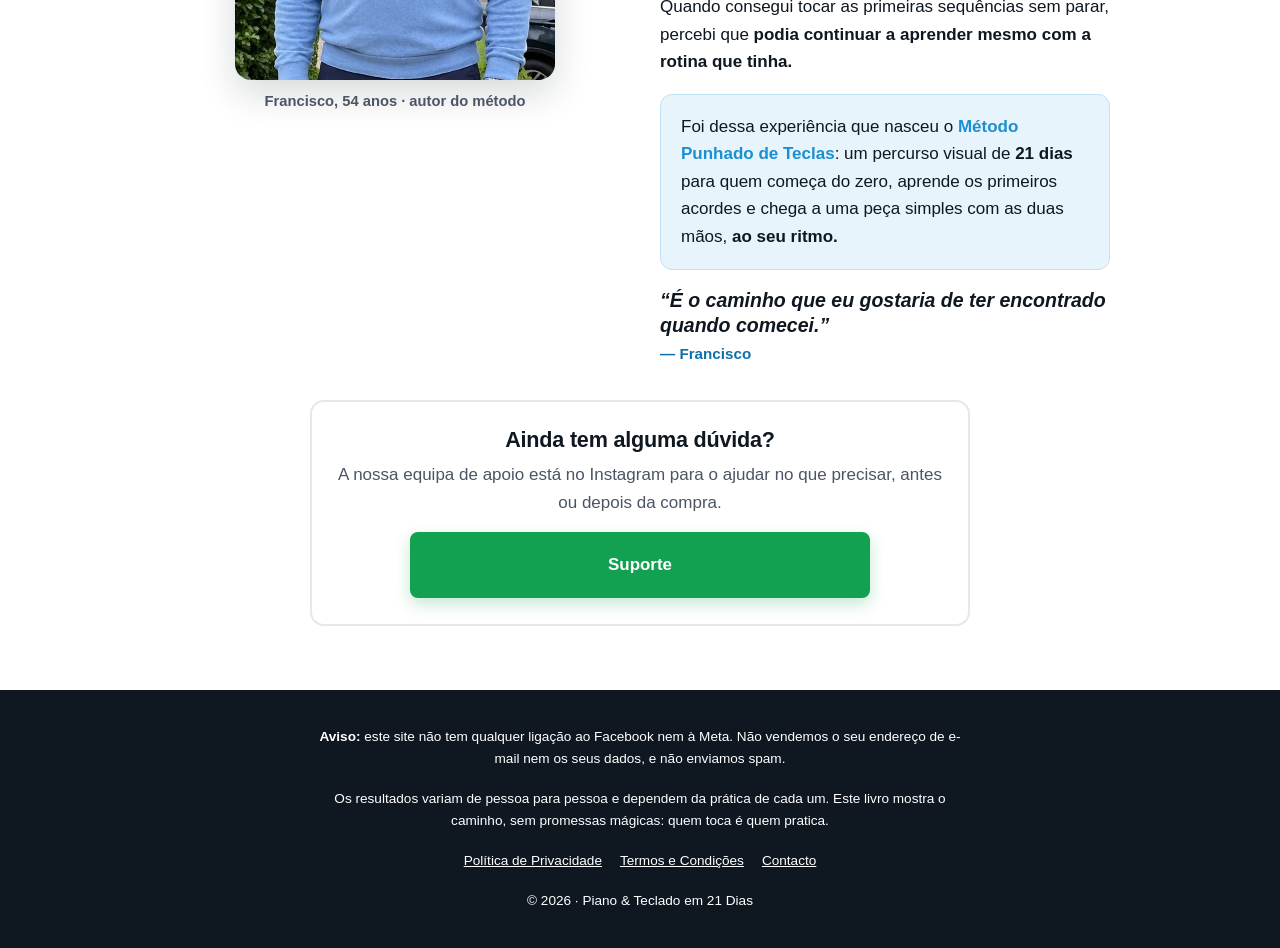
==== commit da53402b: "Corrige ciclo automático dos bónus sem duplicar cartões" ====
--- a/index.html
+++ b/index.html
@@ -177,6 +177,9 @@
 .bonus-example .example-included{font-weight:700;font-size:.92rem;color:var(--blue-dark);margin-top:auto}
 .bonus-carousel .val{margin-top:auto}
 .bonus-swipe-hint{text-align:center;justify-content:center;max-width:100%;text-wrap:balance}
+.carousel-motion{align-self:center;background:transparent;border:1px solid rgba(255,255,255,.45);border-radius:100px;color:#fff;padding:8px 16px;font-family:inherit;font-size:.84rem;font-weight:600;cursor:pointer}
+.carousel.bonus-carousel{overflow-anchor:none}
+.carousel-motion:focus-visible{outline:3px solid #5cc8ff;outline-offset:3px}
 .bonus .val{font-size:.95rem;font-weight:700}
 
 /* tabela dos packs */
@@ -401,6 +404,7 @@
       </div>
       <button class="car-btn next" type="button" aria-label="Ver mais bónus e exemplos" aria-controls="car-bonus">›</button>
     </div>
+    <button class="carousel-motion" type="button" aria-controls="car-bonus" aria-pressed="false">Pausar movimento</button>
     <p class="smallprint" style="color:#fff;text-align:center">Recebe os materiais em PDF. Pode consultar no telemóvel ou computador e imprimir para praticar.</p>
   </div>
 <div class="bonus-value">
@@ -649,7 +653,13 @@
     return s ? (s.getBoundingClientRect().width + gap) * (car.id === 'car-provas' ? 2 : 1) : 300;
   }
   var reduced = window.matchMedia('(prefers-reduced-motion: reduce)');
-  function move(direction){ car.scrollBy({left: direction * passo(), behavior: reduced.matches ? 'auto' : 'smooth'}); }
+  function move(direction){
+    if (car.id === 'car-bonus') {
+      car.dispatchEvent(new CustomEvent('bonus-move', {detail:direction}));
+      return;
+    }
+    car.scrollBy({left: direction * passo(), behavior: reduced.matches ? 'auto' : 'smooth'});
+  }
   var wrap = car.parentNode;
   wrap.querySelector('.car-btn.next').addEventListener('click', function(){ move(1); });
   wrap.querySelector('.car-btn.prev').addEventListener('click', function(){ move(-1); });
@@ -660,54 +670,72 @@
 </script>
 
 <script>
-// Bónus: movimento lento e contínuo para a esquerda, sem impedir a navegação manual.
+// Bónus: ciclo com apenas os quatro cartões originais, sem duplicações.
 (function(){
   var car = document.getElementById('car-bonus');
   if (!car) return;
+  var wrap = car.parentNode;
+  var toggle = document.querySelector('.carousel-motion');
   var reduced = window.matchMedia('(prefers-reduced-motion: reduce)');
-  var originals = Array.prototype.slice.call(car.children);
-  originals.forEach(function(card){
-    var clone = card.cloneNode(true);
-    clone.setAttribute('aria-hidden', 'true');
-    clone.setAttribute('inert', '');
-    clone.querySelectorAll('img').forEach(function(img){ img.alt = ''; });
-    car.appendChild(clone);
-  });
-  var wrap = car.parentNode;
-  var visible = false, hover = false, touching = false, focused = false;
-  var resumeAt = performance.now() + 1500, last = null, position = car.scrollLeft;
-  var speed = 18; // píxeis por segundo: os cartões saem lentamente pela esquerda.
-  function pause(){ resumeAt = performance.now() + 4500; position = car.scrollLeft; }
-  function cycleWidth(){
-    return car.children[originals.length].getBoundingClientRect().left - car.children[0].getBoundingClientRect().left;
-  }
-  wrap.addEventListener('pointerenter', function(e){ if (e.pointerType === 'mouse') hover = true; });
-  wrap.addEventListener('pointerleave', function(e){ if (e.pointerType === 'mouse') { hover = false; pause(); } });
+  var visible = false, touching = false, userPaused = false;
+  var resumeAt = performance.now() + 700, last = null, position = car.scrollLeft;
+  function step(){
+    return car.firstElementChild.getBoundingClientRect().width + (parseFloat(getComputedStyle(car).columnGap) || 18);
+  }
+  function pause(delay){
+    resumeAt = performance.now() + (typeof delay === 'number' ? delay : 2200);
+    position = car.scrollLeft;
+  }
+  // O cartão que já saiu completamente pela esquerda vai para o fim da mesma fila.
+  // Compensar a posição mantém os restantes no mesmo lugar, sem saltos nem clones.
+  function recycle(){
+    var distance = step();
+    while (distance > 0 && position >= distance + 4) {
+      car.appendChild(car.firstElementChild);
+      position -= distance;
+      car.scrollLeft = position;
+    }
+  }
+  car.addEventListener('bonus-move', function(e){
+    pause();
+    recycle();
+    var distance = step();
+    if (e.detail < 0 && position <= 4) {
+      car.insertBefore(car.lastElementChild, car.firstElementChild);
+      position += distance;
+      car.scrollLeft = position;
+    }
+    var target = Math.max(0, Math.min(car.scrollWidth - car.clientWidth, position + e.detail * distance));
+    car.scrollTo({left:target, behavior:reduced.matches ? 'auto' : 'smooth'});
+  });
   wrap.addEventListener('pointerdown', function(){ touching = true; pause(); });
   window.addEventListener('pointerup', function(){ if (touching) { touching = false; pause(); } });
   window.addEventListener('pointercancel', function(){ if (touching) { touching = false; pause(); } });
-  wrap.addEventListener('wheel', pause, {passive:true});
-  wrap.addEventListener('click', pause);
-  wrap.addEventListener('keydown', pause);
-  car.addEventListener('focusin', function(){ focused = true; });
-  car.addEventListener('focusout', function(){ focused = false; pause(); });
+  wrap.addEventListener('wheel', function(){ pause(); }, {passive:true});
+  wrap.addEventListener('click', function(){ pause(); });
+  wrap.addEventListener('keydown', function(){ pause(); });
+  toggle.addEventListener('click', function(){
+    userPaused = !userPaused;
+    toggle.textContent = userPaused ? 'Retomar movimento' : 'Pausar movimento';
+    toggle.setAttribute('aria-pressed', String(userPaused));
+    pause(0);
+  });
   if ('IntersectionObserver' in window) {
     new IntersectionObserver(function(entries){
       visible = entries[0].isIntersecting;
       last = null;
-      if (visible) pause();
-    }).observe(car);
+      if (visible) pause(700);
+    }, {threshold:0.05}).observe(car);
   } else visible = true;
-  document.addEventListener('visibilitychange', function(){ last = null; pause(); });
+  document.addEventListener('visibilitychange', function(){ last = null; pause(700); });
   function frame(now){
     var dt = last === null ? 0 : Math.min((now - last) / 1000, .1);
     last = now;
-    if (visible && !document.hidden && !reduced.matches && !hover && !touching && !focused && now >= resumeAt) {
-      // Recolhe a posição final depois de um swipe ou de um botão com scroll suave.
+    if (visible && !document.hidden && !touching && !userPaused && now >= resumeAt) {
       if (Math.abs(car.scrollLeft - position) > 2) position = car.scrollLeft;
-      position += speed * dt;
-      var cycle = cycleWidth();
-      if (cycle > 0 && position >= cycle) position %= cycle;
+      recycle();
+      // Movimento ainda mais lento com movimento reduzido; a pausa fica sempre disponível.
+      position += (reduced.matches ? 8 : 18) * dt;
       car.scrollLeft = position;
     } else position = car.scrollLeft;
     requestAnimationFrame(frame);
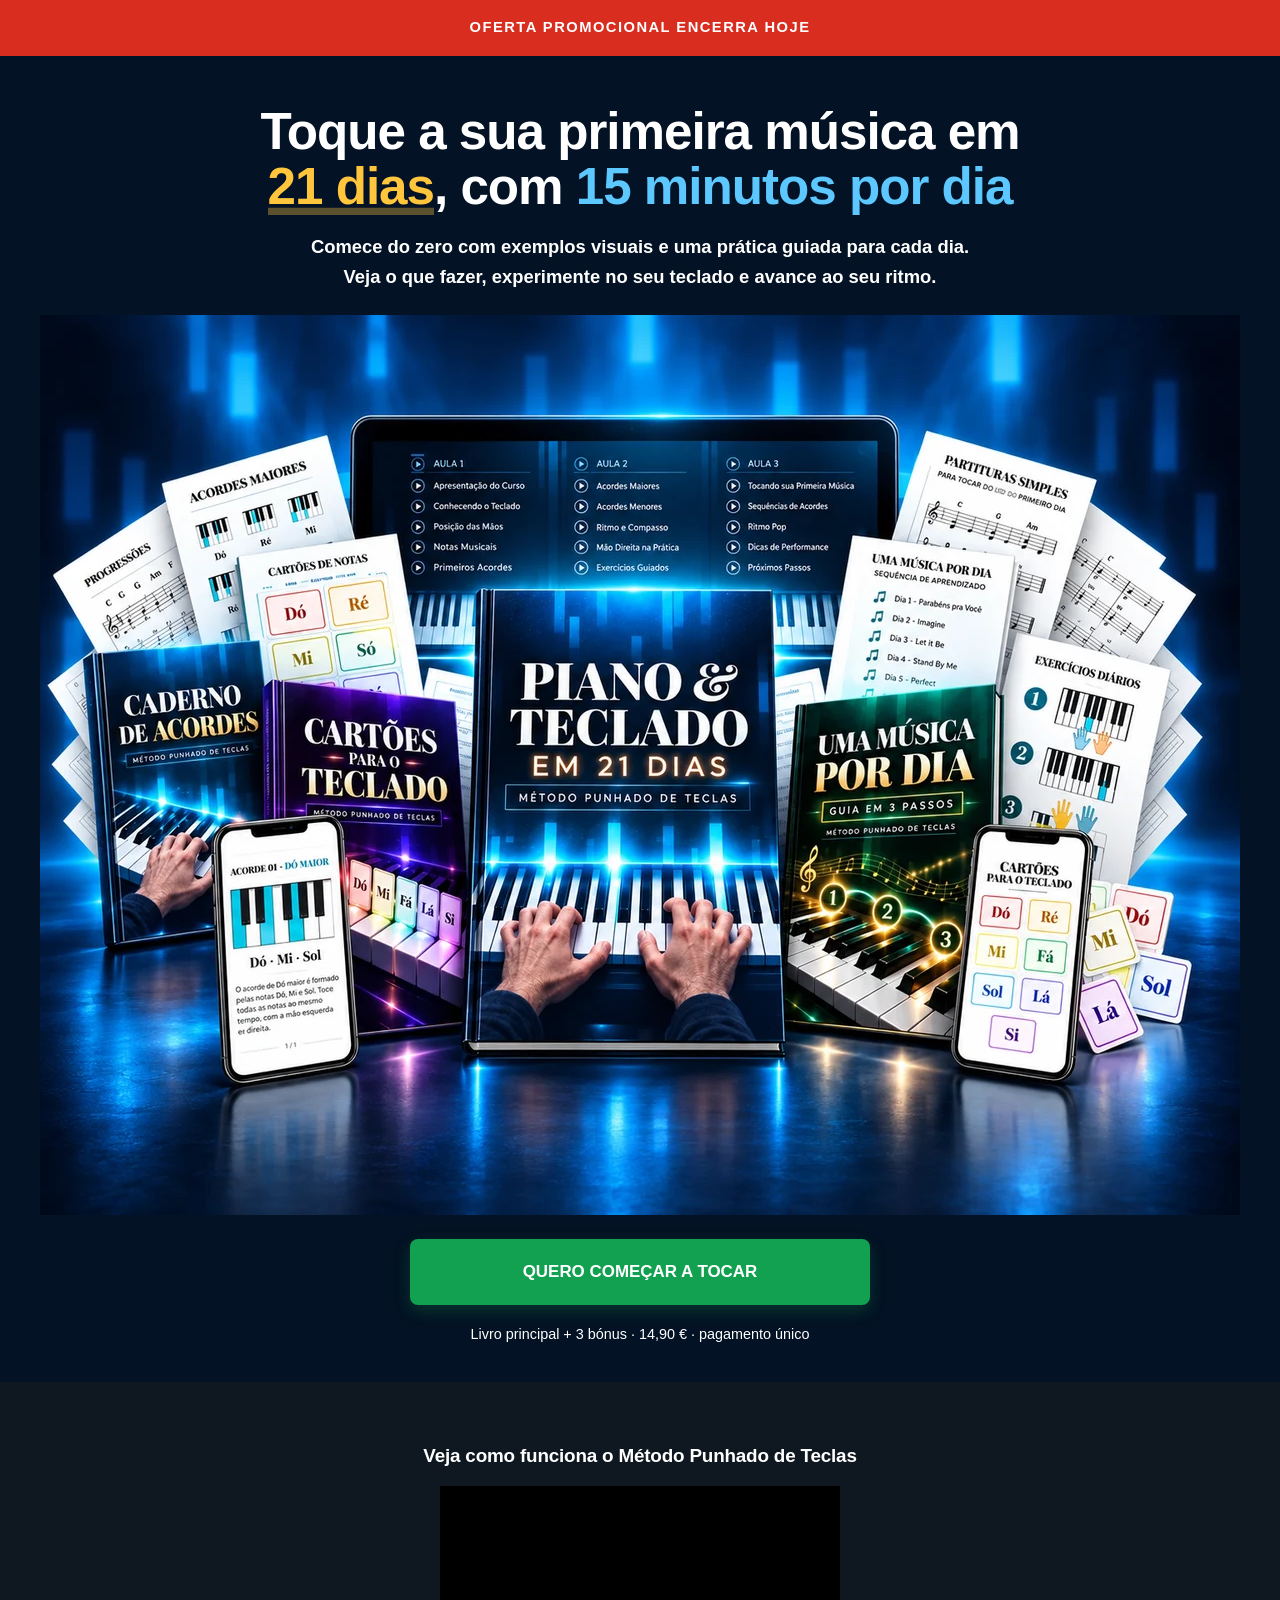
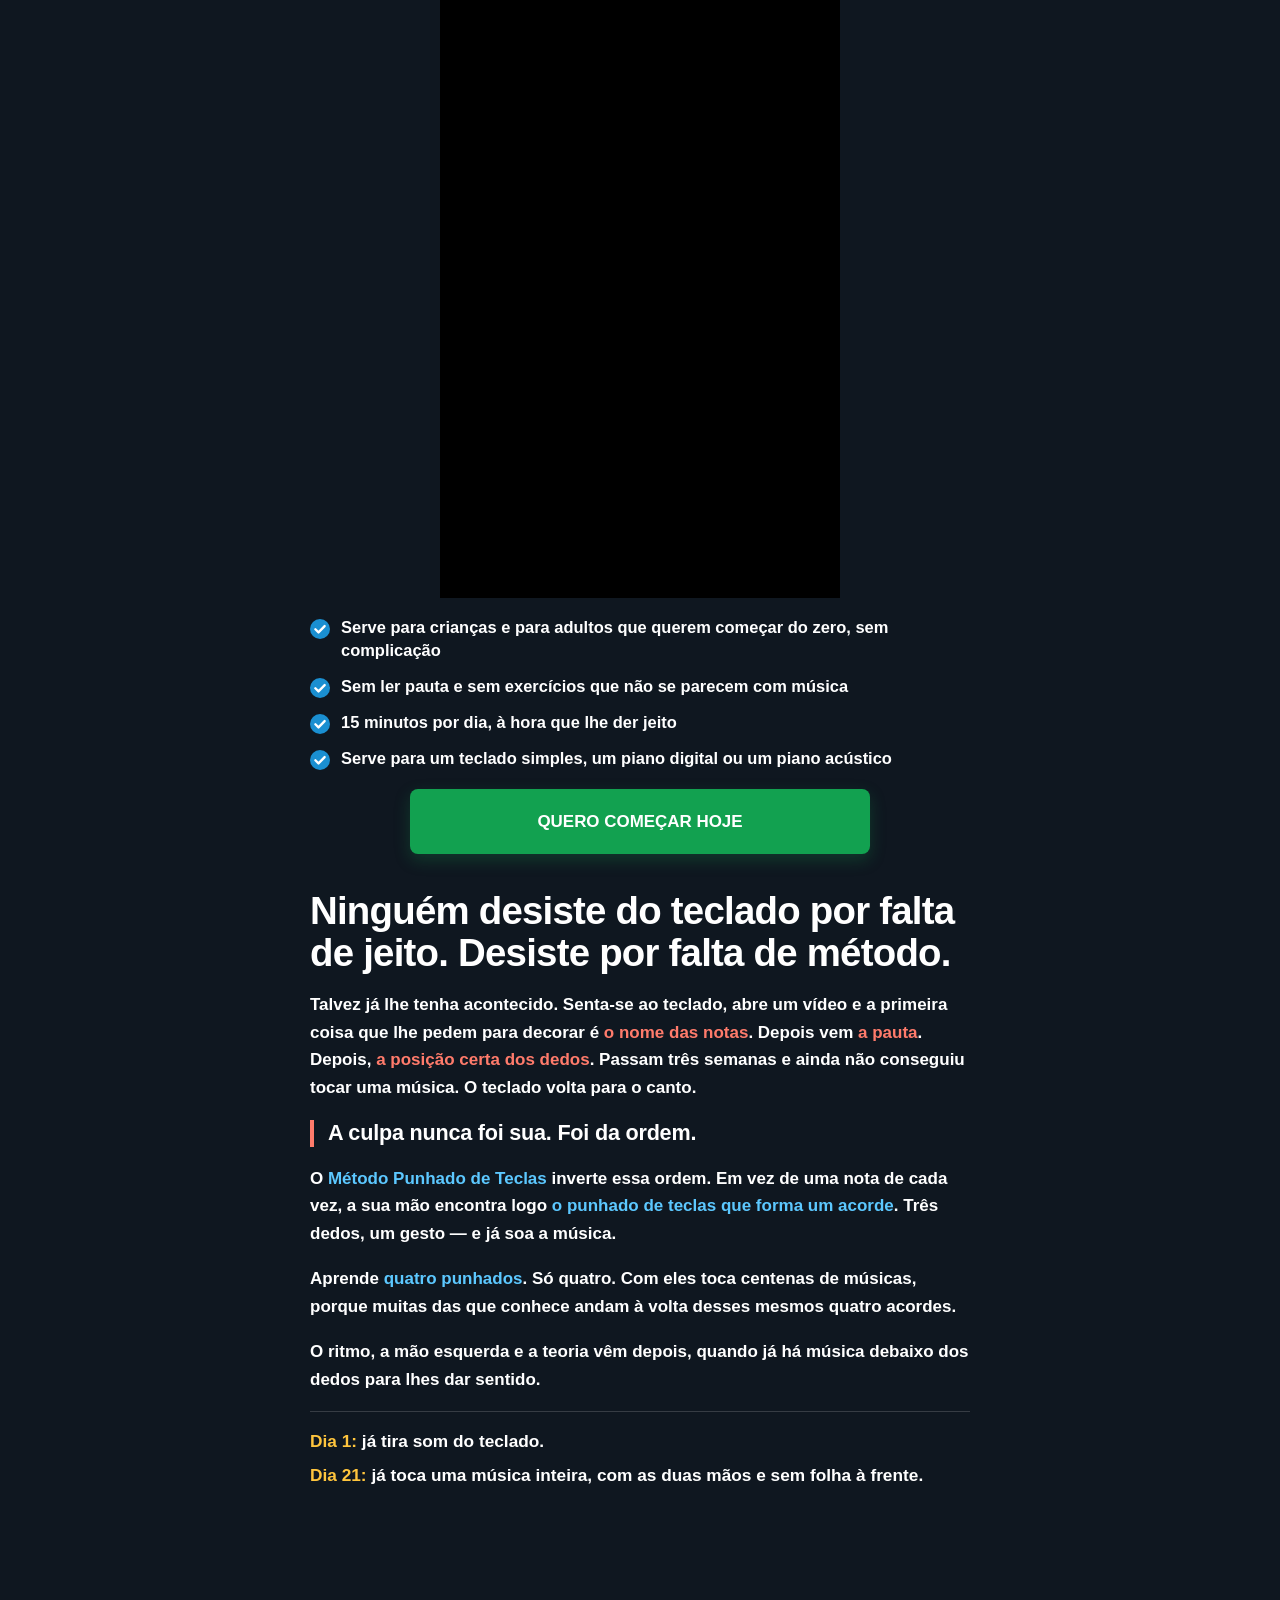
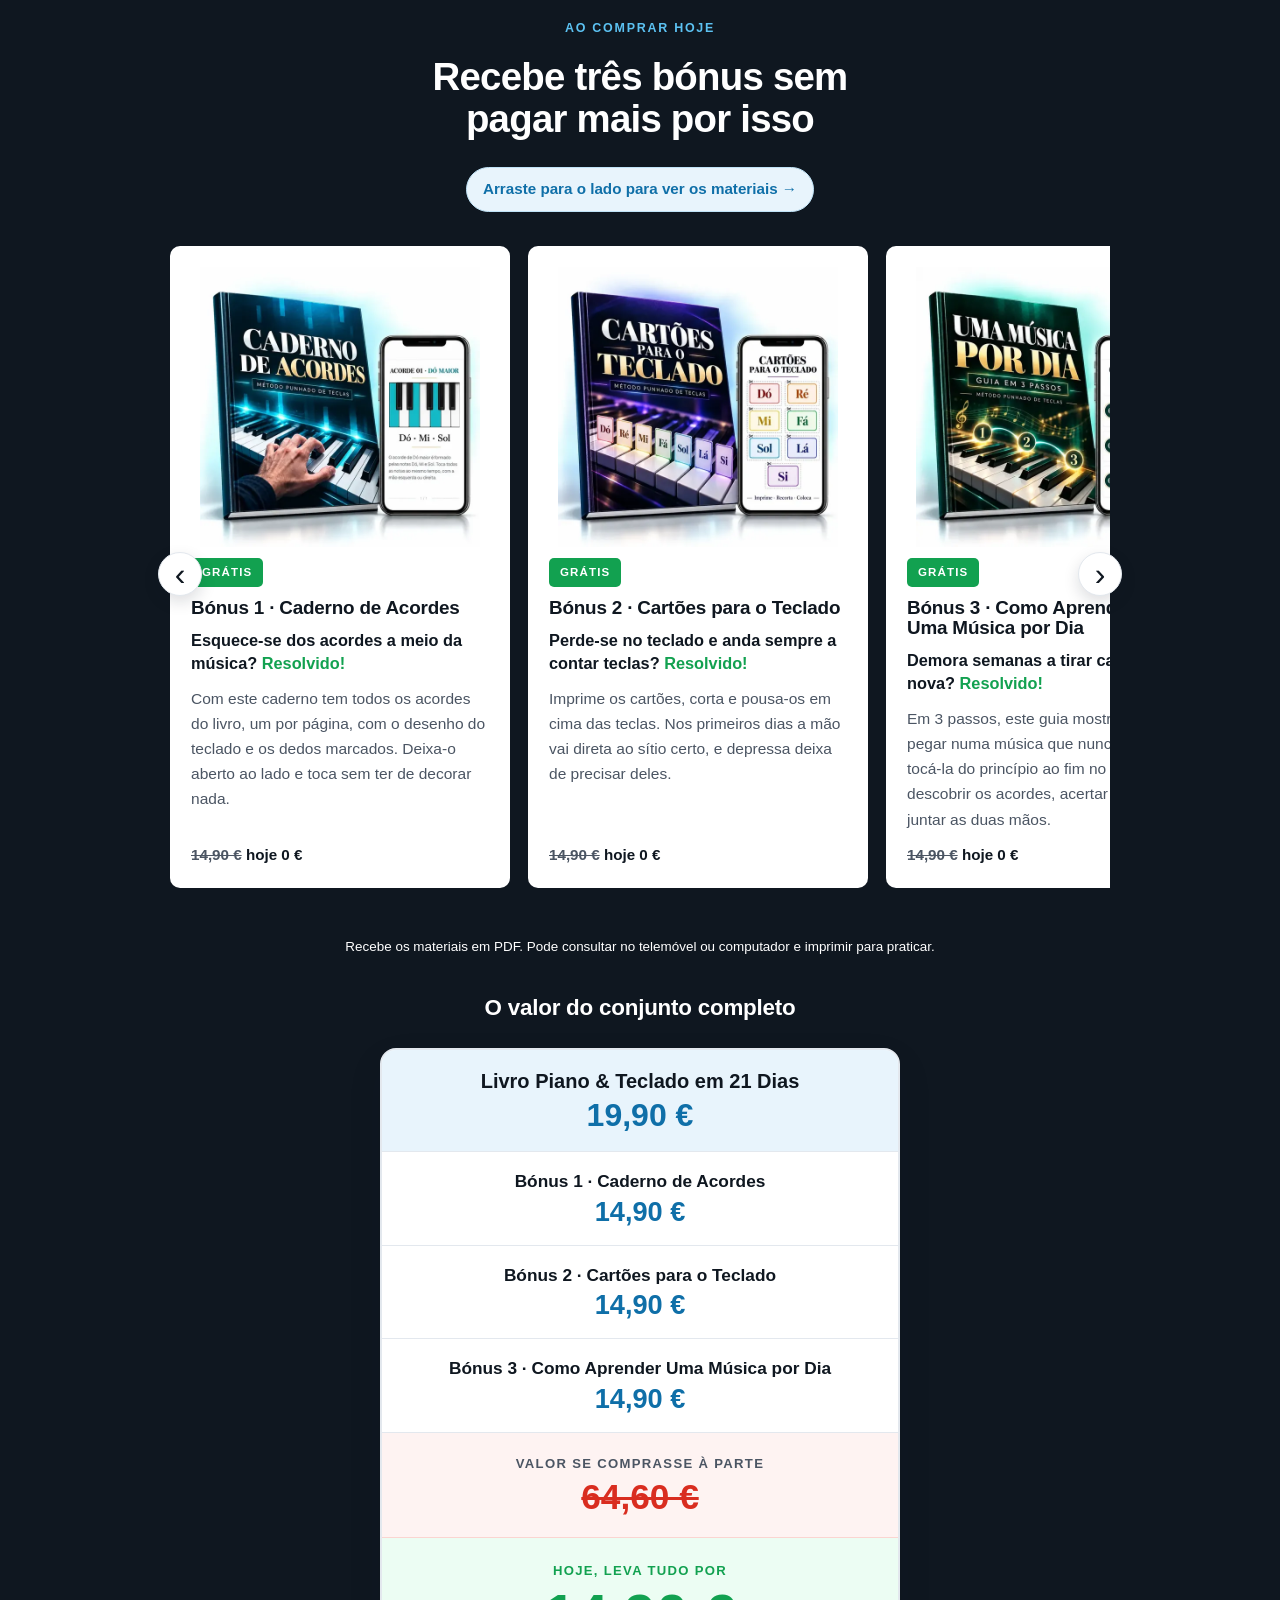
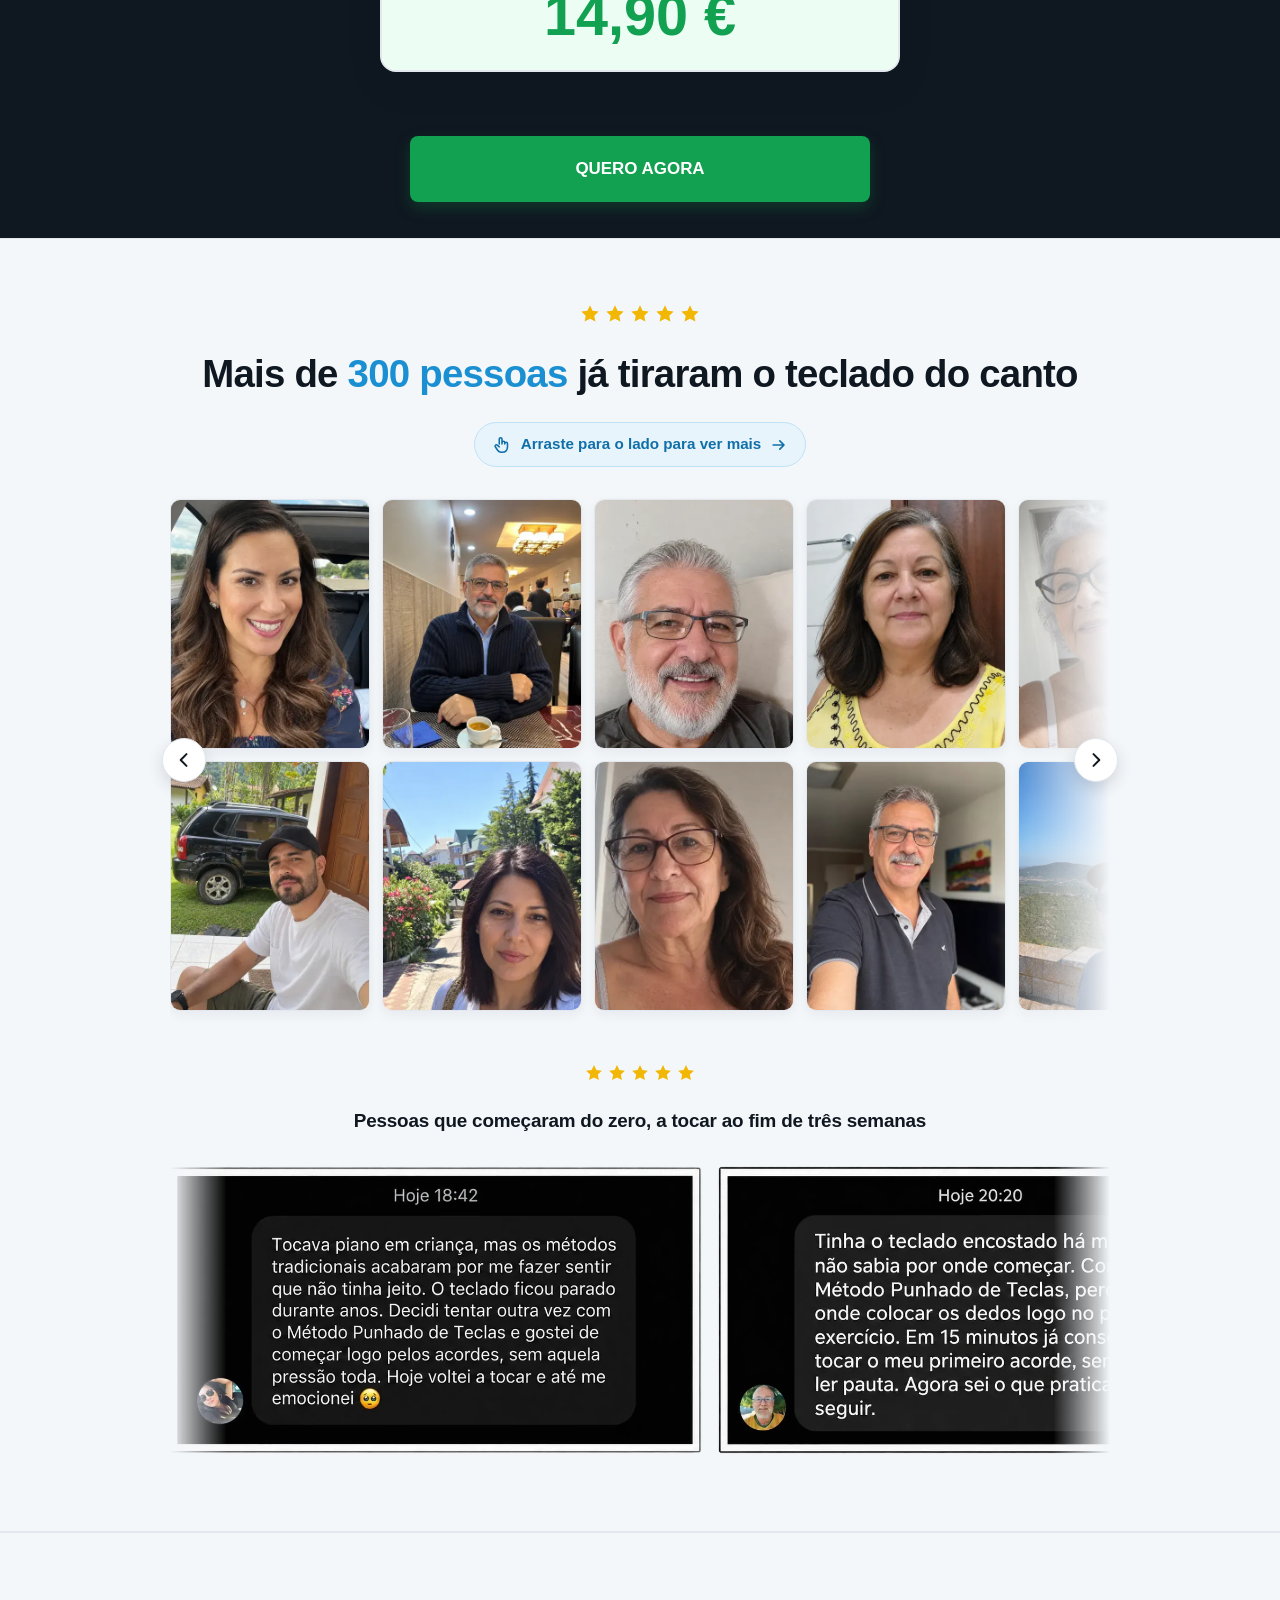
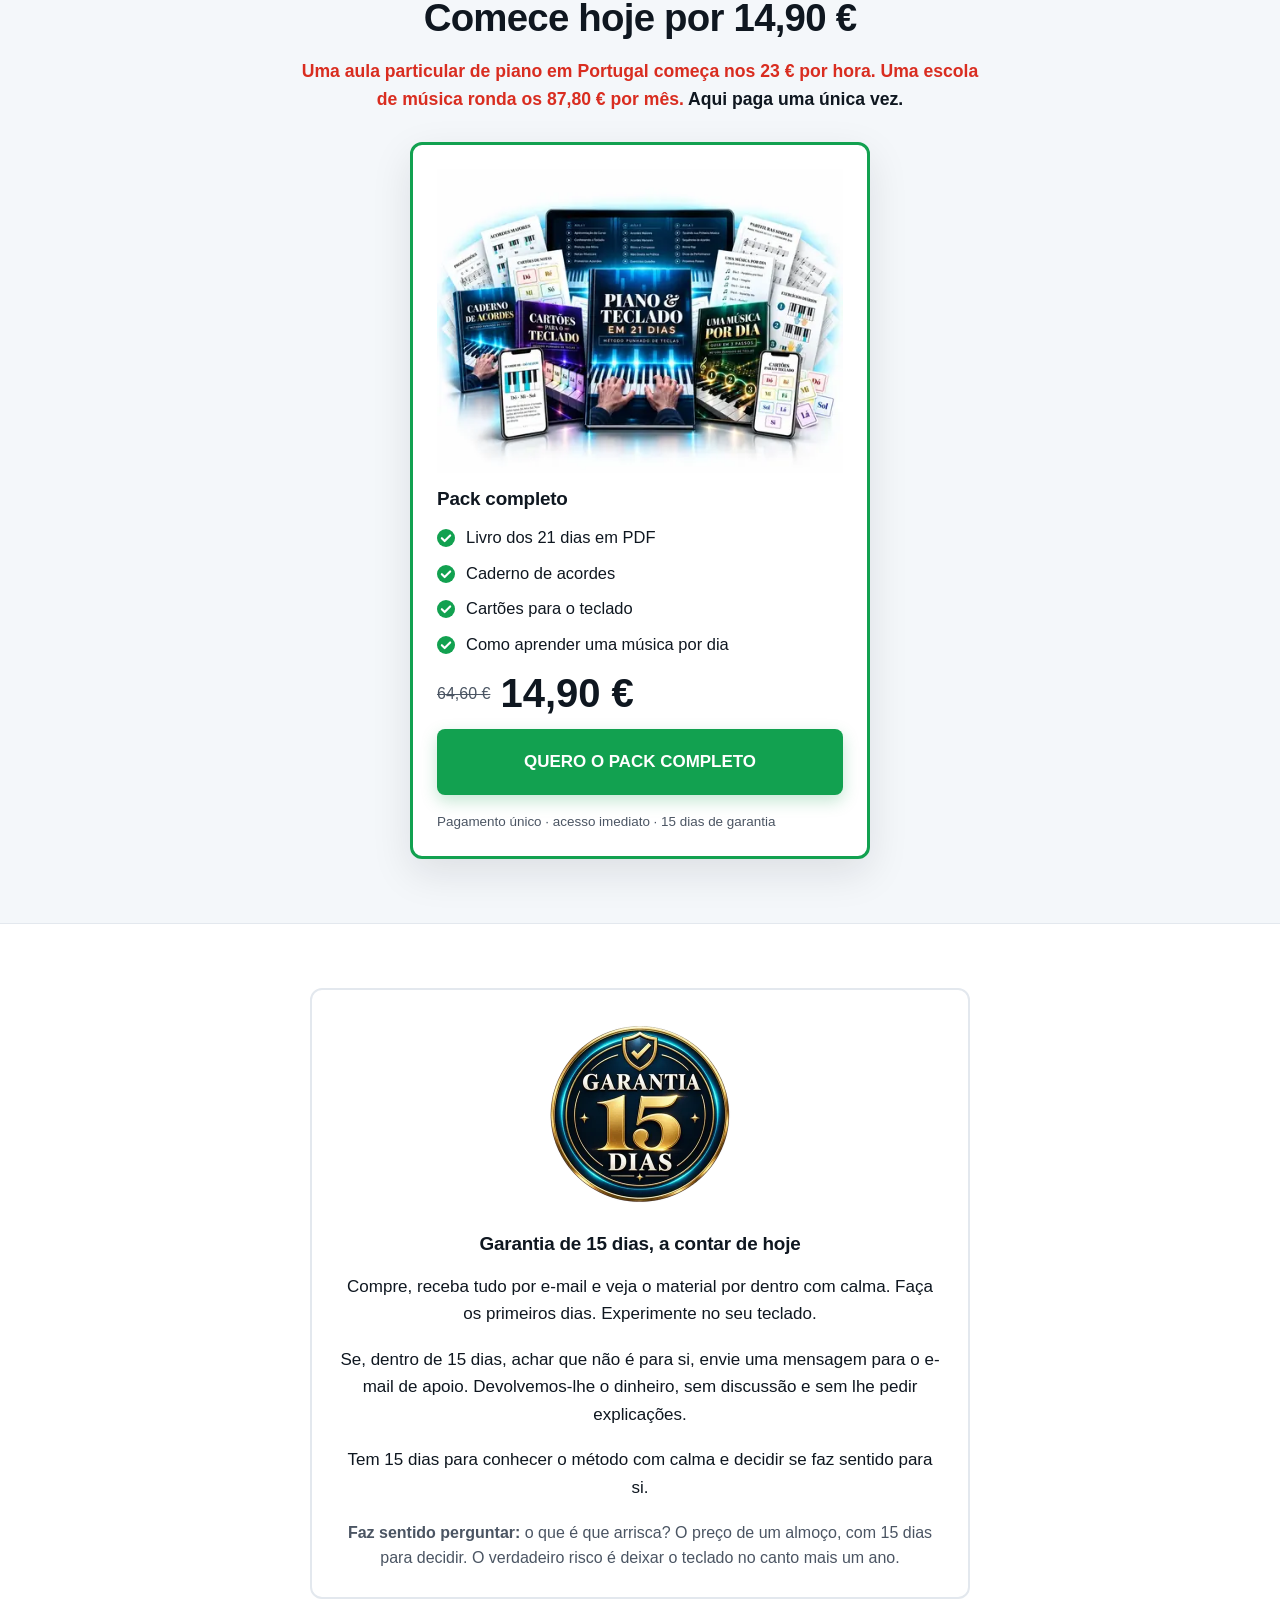
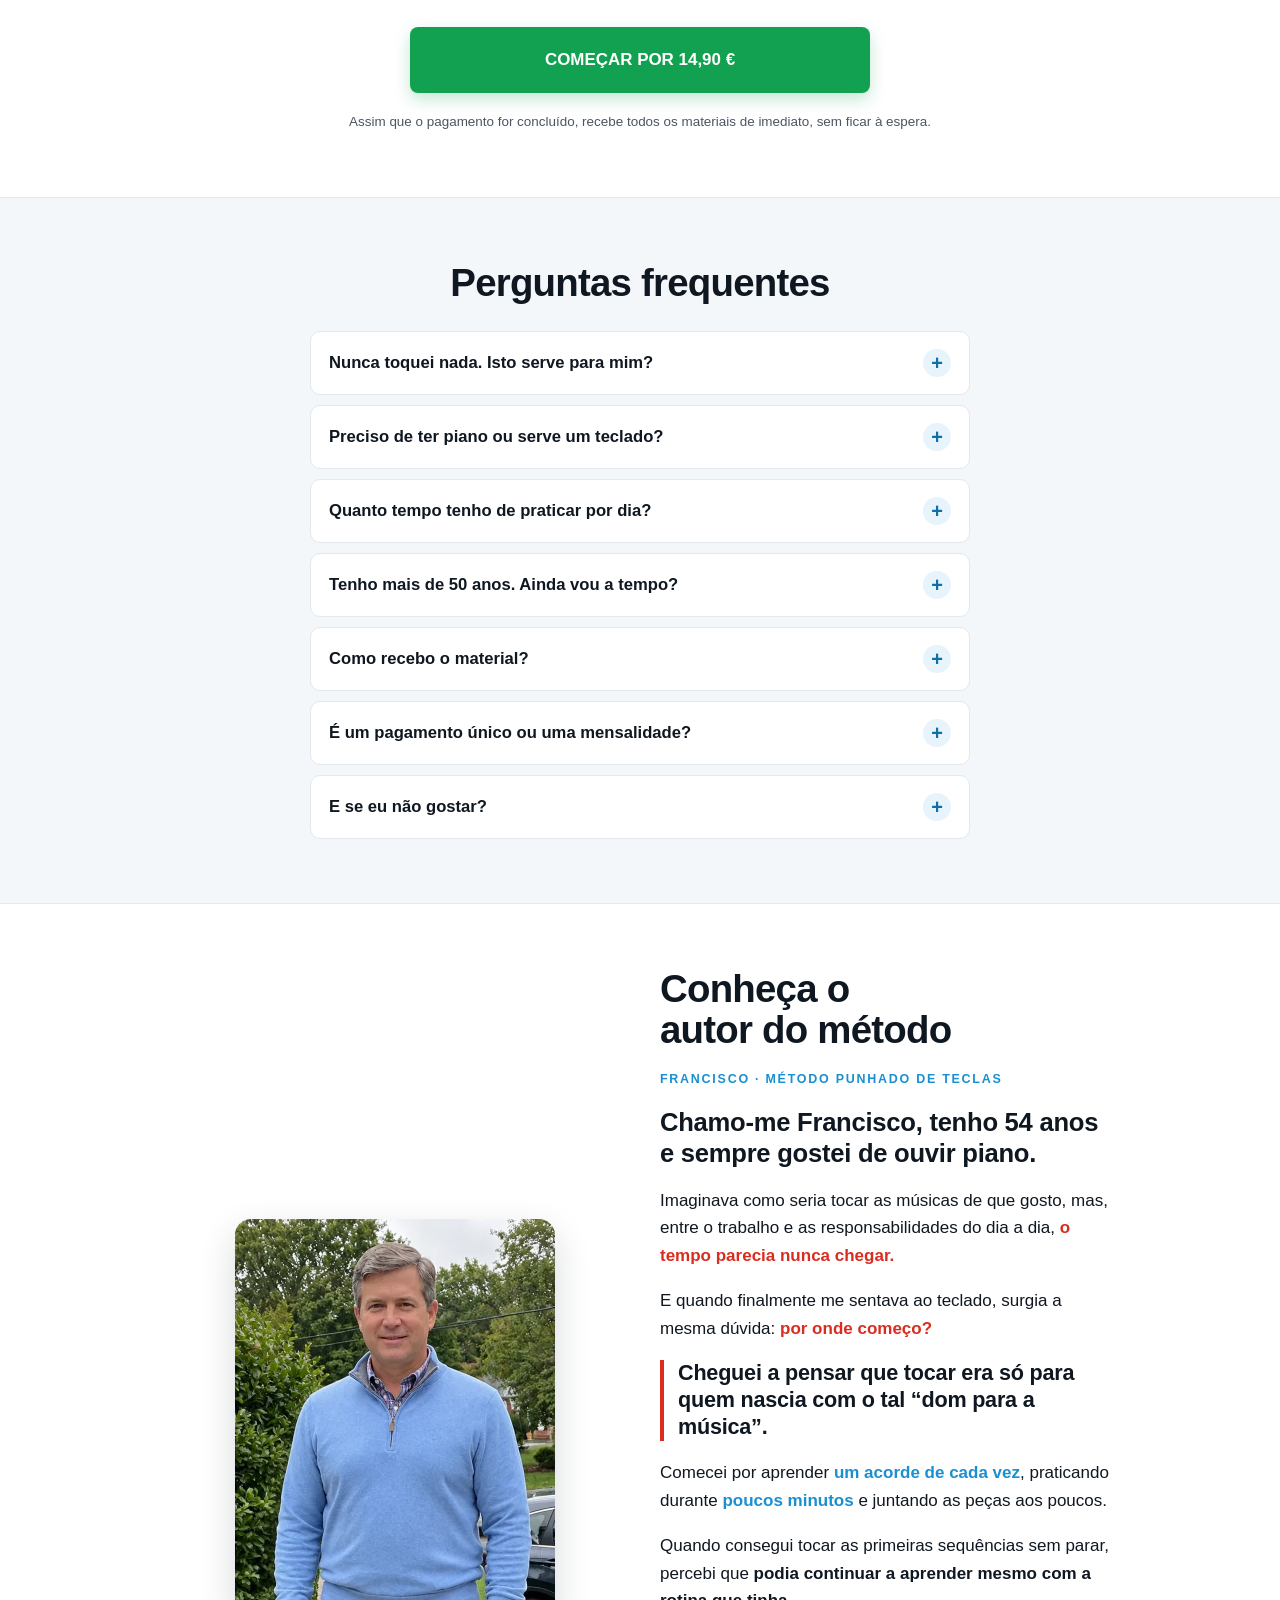
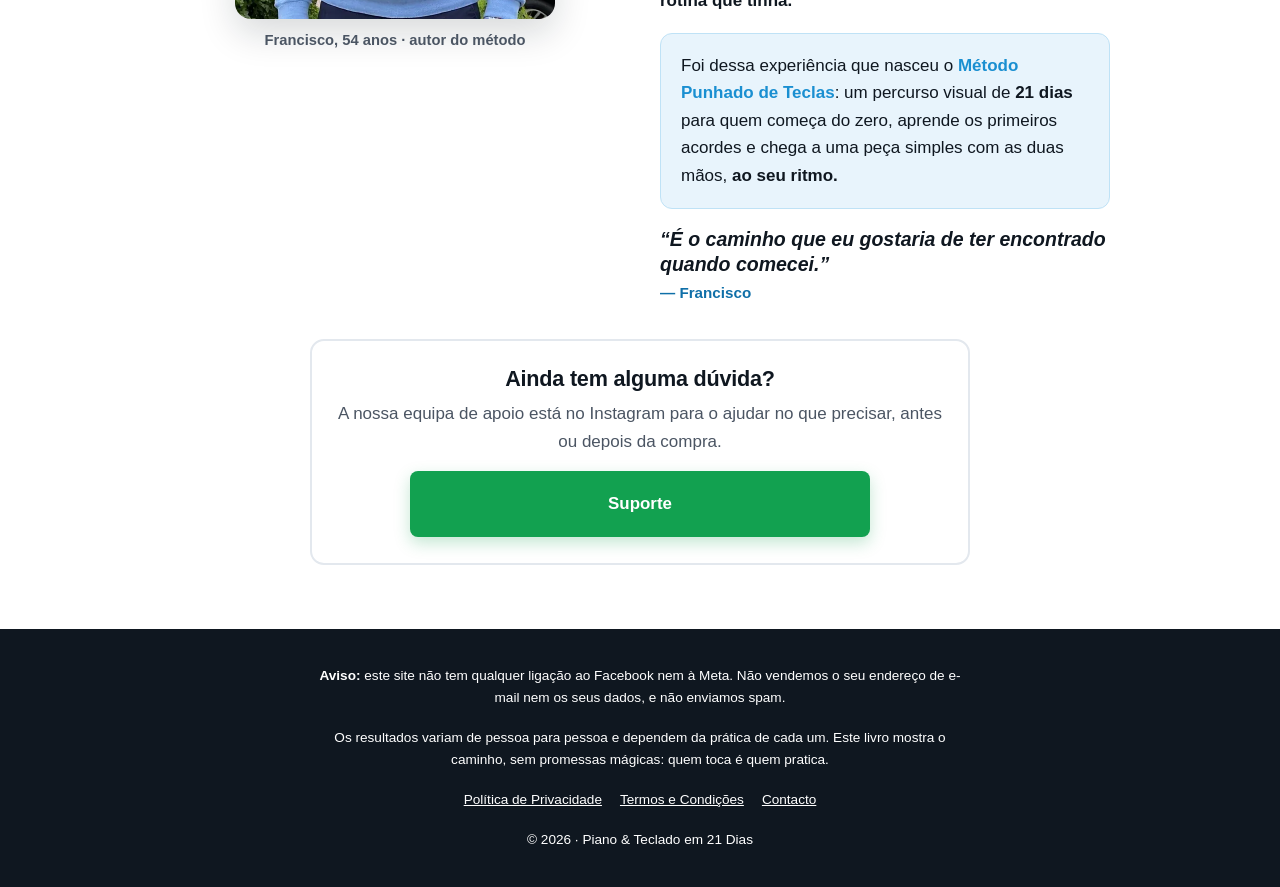
==== commit 2d7d02f8: "Mantém bónus parados no primeiro cartão com navegação manual" ====
--- a/index.html
+++ b/index.html
@@ -177,9 +177,7 @@
 .bonus-example .example-included{font-weight:700;font-size:.92rem;color:var(--blue-dark);margin-top:auto}
 .bonus-carousel .val{margin-top:auto}
 .bonus-swipe-hint{text-align:center;justify-content:center;max-width:100%;text-wrap:balance}
-.carousel-motion{align-self:center;background:transparent;border:1px solid rgba(255,255,255,.45);border-radius:100px;color:#fff;padding:8px 16px;font-family:inherit;font-size:.84rem;font-weight:600;cursor:pointer}
-.carousel.bonus-carousel{overflow-anchor:none}
-.carousel-motion:focus-visible{outline:3px solid #5cc8ff;outline-offset:3px}
+.carousel.bonus-carousel{overflow-anchor:none;scroll-snap-type:x proximity}
 .bonus .val{font-size:.95rem;font-weight:700}
 
 /* tabela dos packs */
@@ -364,7 +362,7 @@
       <p class="eyebrow">Ao comprar hoje</p>
       <h2>Recebe três bónus sem pagar mais por isso</h2>
     </div>
-    <p class="swipe-hint bonus-swipe-hint" style="align-self:center">Explore os materiais para o lado →</p>
+    <p class="swipe-hint bonus-swipe-hint" style="align-self:center">Arraste para o lado para ver os materiais →</p>
     <div class="carousel-wrap materials-wrap">
       <button class="car-btn prev" type="button" aria-label="Ver bónus anteriores" aria-controls="car-bonus">‹</button>
       <div class="carousel bonus-carousel" id="car-bonus" tabindex="0" role="region" aria-roledescription="carrossel" aria-label="Três bónus e exemplos do livro. Use as setas ou deslize para explorar.">
@@ -404,7 +402,6 @@
       </div>
       <button class="car-btn next" type="button" aria-label="Ver mais bónus e exemplos" aria-controls="car-bonus">›</button>
     </div>
-    <button class="carousel-motion" type="button" aria-controls="car-bonus" aria-pressed="false">Pausar movimento</button>
     <p class="smallprint" style="color:#fff;text-align:center">Recebe os materiais em PDF. Pode consultar no telemóvel ou computador e imprimir para praticar.</p>
   </div>
 <div class="bonus-value">
@@ -629,6 +626,7 @@
 <script>
 // Carrosséis: deslizar, arrastar, navegar por botões ou pelas setas do teclado.
 document.querySelectorAll('.carousel').forEach(function(car){
+  if (car.id === 'car-bonus') car.scrollLeft = 0;
   var down = false, startX = 0, startLeft = 0, moved = false;
   car.addEventListener('pointerdown', function(e){
     if (e.pointerType !== 'mouse') return;
@@ -654,10 +652,6 @@
   }
   var reduced = window.matchMedia('(prefers-reduced-motion: reduce)');
   function move(direction){
-    if (car.id === 'car-bonus') {
-      car.dispatchEvent(new CustomEvent('bonus-move', {detail:direction}));
-      return;
-    }
     car.scrollBy({left: direction * passo(), behavior: reduced.matches ? 'auto' : 'smooth'});
   }
   var wrap = car.parentNode;
@@ -669,80 +663,6 @@
 });
 </script>
 
-<script>
-// Bónus: ciclo com apenas os quatro cartões originais, sem duplicações.
-(function(){
-  var car = document.getElementById('car-bonus');
-  if (!car) return;
-  var wrap = car.parentNode;
-  var toggle = document.querySelector('.carousel-motion');
-  var reduced = window.matchMedia('(prefers-reduced-motion: reduce)');
-  var visible = false, touching = false, userPaused = false;
-  var resumeAt = performance.now() + 700, last = null, position = car.scrollLeft;
-  function step(){
-    return car.firstElementChild.getBoundingClientRect().width + (parseFloat(getComputedStyle(car).columnGap) || 18);
-  }
-  function pause(delay){
-    resumeAt = performance.now() + (typeof delay === 'number' ? delay : 2200);
-    position = car.scrollLeft;
-  }
-  // O cartão que já saiu completamente pela esquerda vai para o fim da mesma fila.
-  // Compensar a posição mantém os restantes no mesmo lugar, sem saltos nem clones.
-  function recycle(){
-    var distance = step();
-    while (distance > 0 && position >= distance + 4) {
-      car.appendChild(car.firstElementChild);
-      position -= distance;
-      car.scrollLeft = position;
-    }
-  }
-  car.addEventListener('bonus-move', function(e){
-    pause();
-    recycle();
-    var distance = step();
-    if (e.detail < 0 && position <= 4) {
-      car.insertBefore(car.lastElementChild, car.firstElementChild);
-      position += distance;
-      car.scrollLeft = position;
-    }
-    var target = Math.max(0, Math.min(car.scrollWidth - car.clientWidth, position + e.detail * distance));
-    car.scrollTo({left:target, behavior:reduced.matches ? 'auto' : 'smooth'});
-  });
-  wrap.addEventListener('pointerdown', function(){ touching = true; pause(); });
-  window.addEventListener('pointerup', function(){ if (touching) { touching = false; pause(); } });
-  window.addEventListener('pointercancel', function(){ if (touching) { touching = false; pause(); } });
-  wrap.addEventListener('wheel', function(){ pause(); }, {passive:true});
-  wrap.addEventListener('click', function(){ pause(); });
-  wrap.addEventListener('keydown', function(){ pause(); });
-  toggle.addEventListener('click', function(){
-    userPaused = !userPaused;
-    toggle.textContent = userPaused ? 'Retomar movimento' : 'Pausar movimento';
-    toggle.setAttribute('aria-pressed', String(userPaused));
-    pause(0);
-  });
-  if ('IntersectionObserver' in window) {
-    new IntersectionObserver(function(entries){
-      visible = entries[0].isIntersecting;
-      last = null;
-      if (visible) pause(700);
-    }, {threshold:0.05}).observe(car);
-  } else visible = true;
-  document.addEventListener('visibilitychange', function(){ last = null; pause(700); });
-  function frame(now){
-    var dt = last === null ? 0 : Math.min((now - last) / 1000, .1);
-    last = now;
-    if (visible && !document.hidden && !touching && !userPaused && now >= resumeAt) {
-      if (Math.abs(car.scrollLeft - position) > 2) position = car.scrollLeft;
-      recycle();
-      // Movimento ainda mais lento com movimento reduzido; a pausa fica sempre disponível.
-      position += (reduced.matches ? 8 : 18) * dt;
-      car.scrollLeft = position;
-    } else position = car.scrollLeft;
-    requestAnimationFrame(frame);
-  }
-  requestAnimationFrame(frame);
-})();
-</script>
 
 <script>
 // Depoimentos: passam sozinhos da direita para a esquerda, em loop.
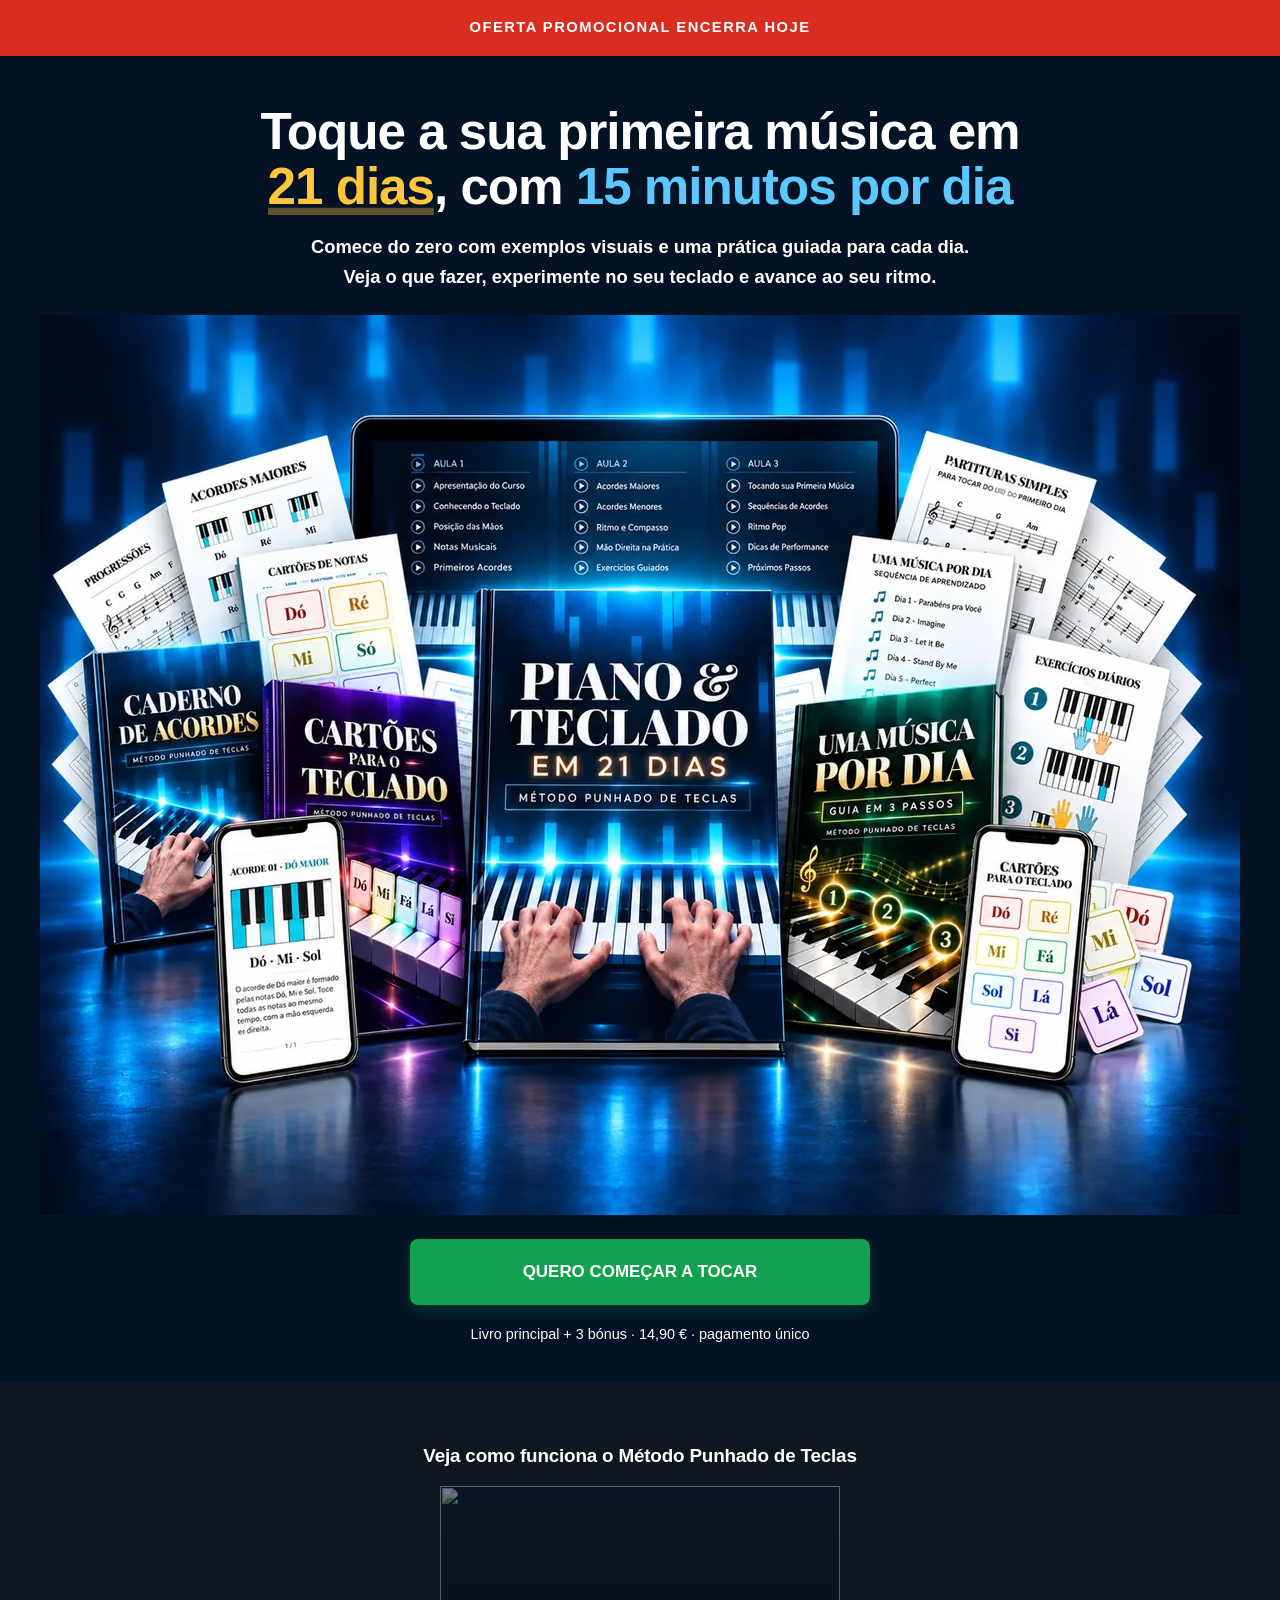
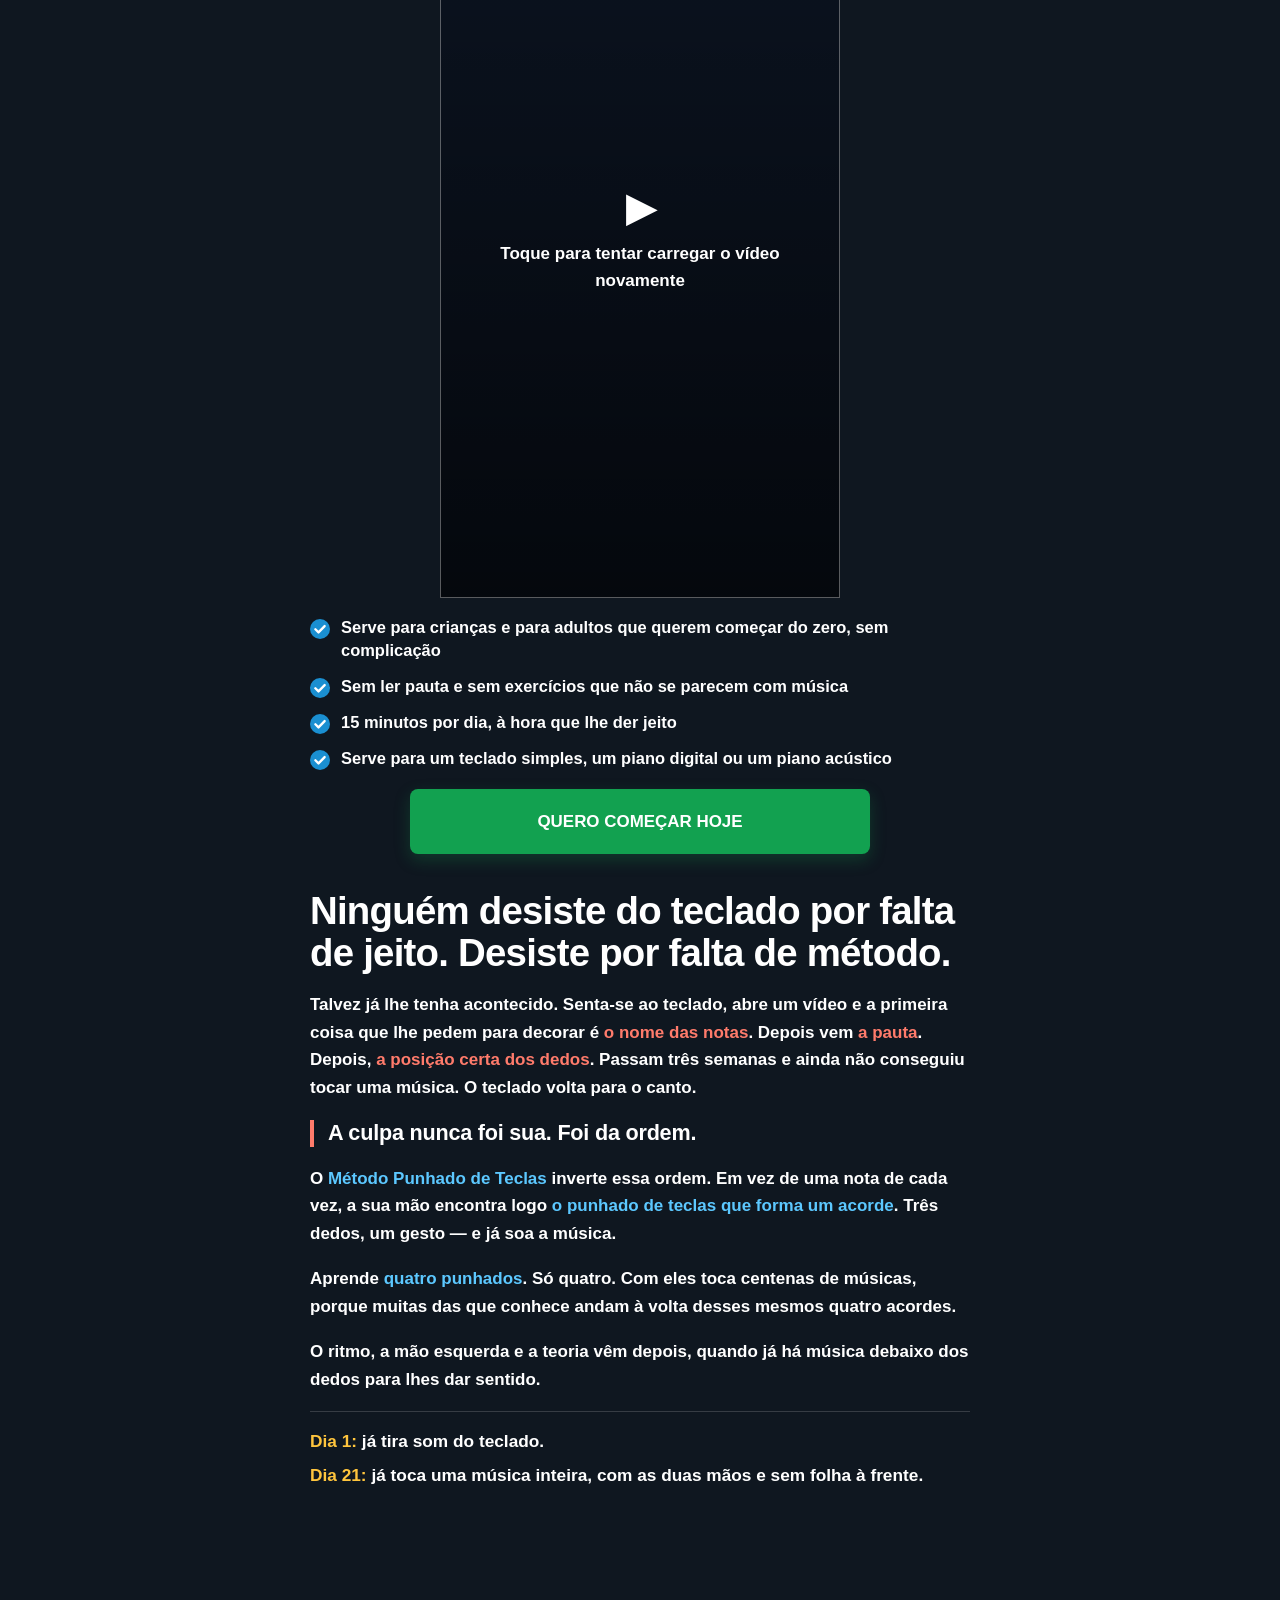
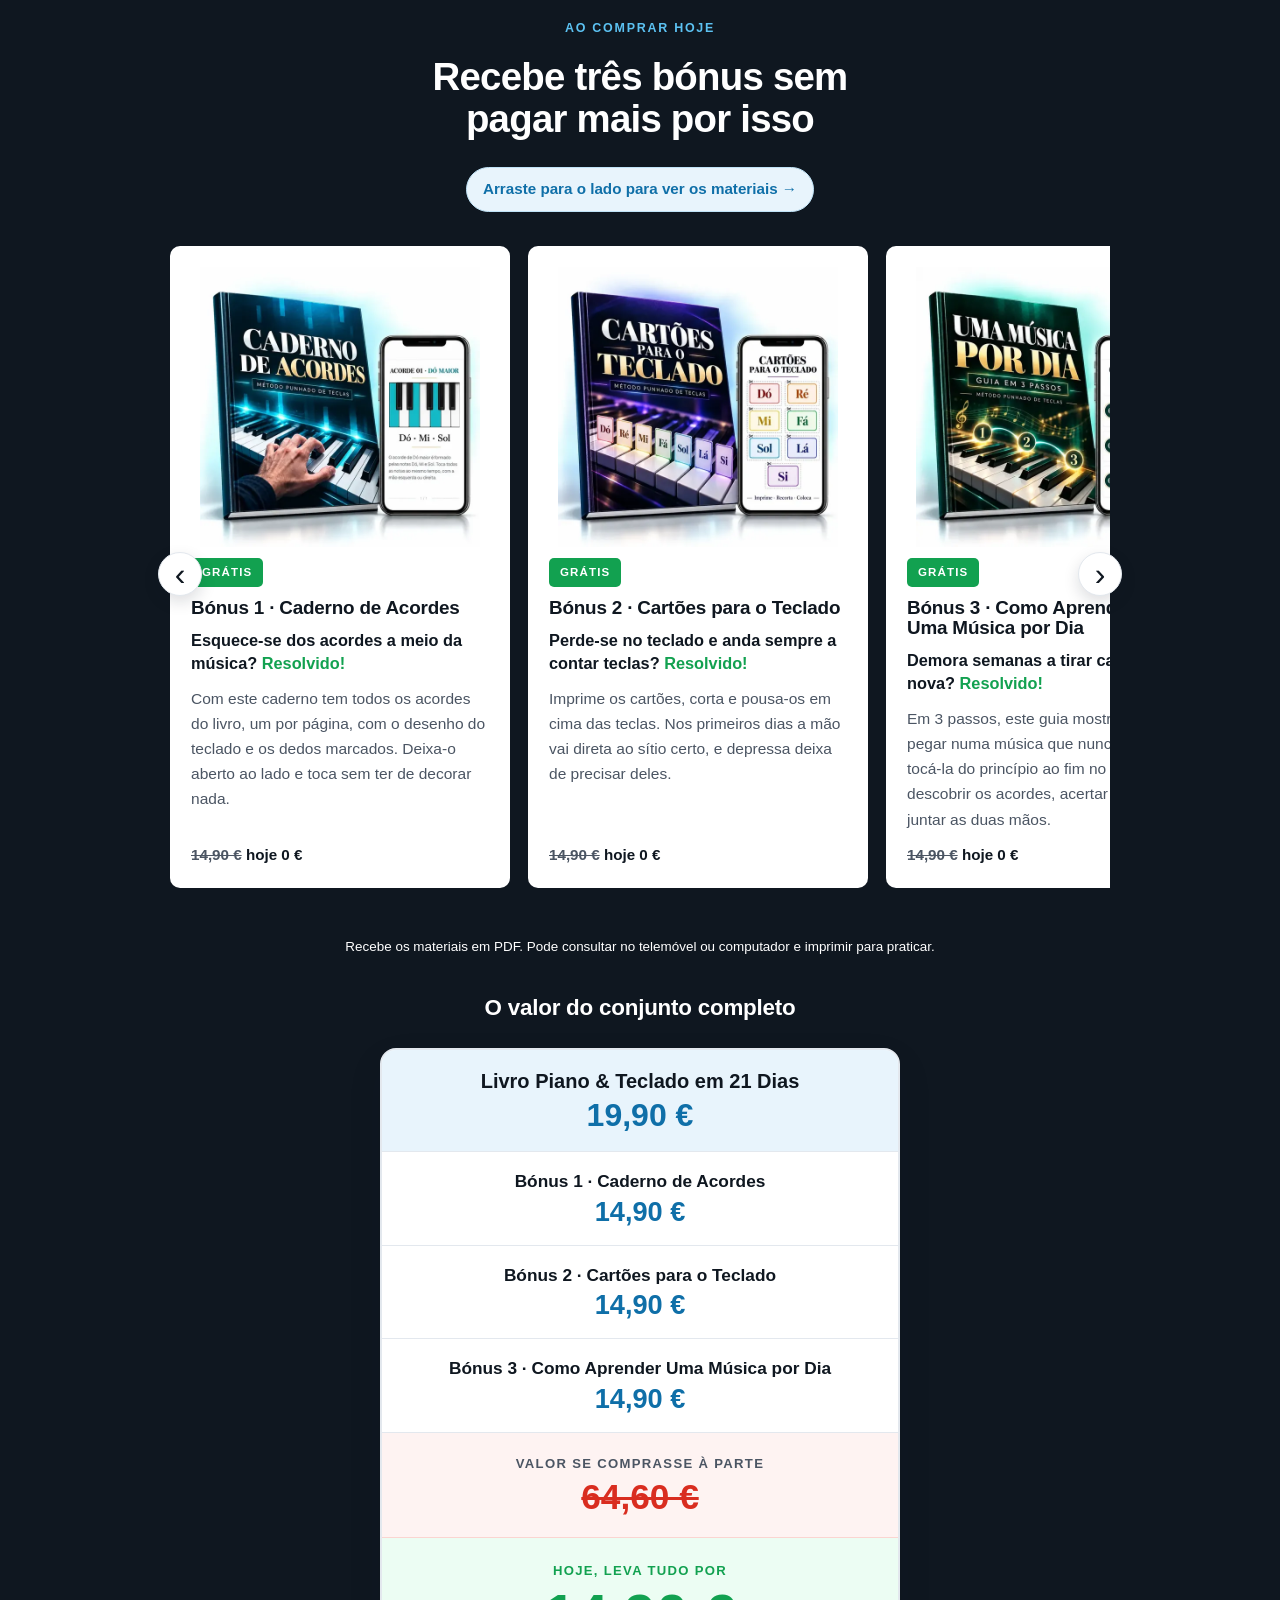
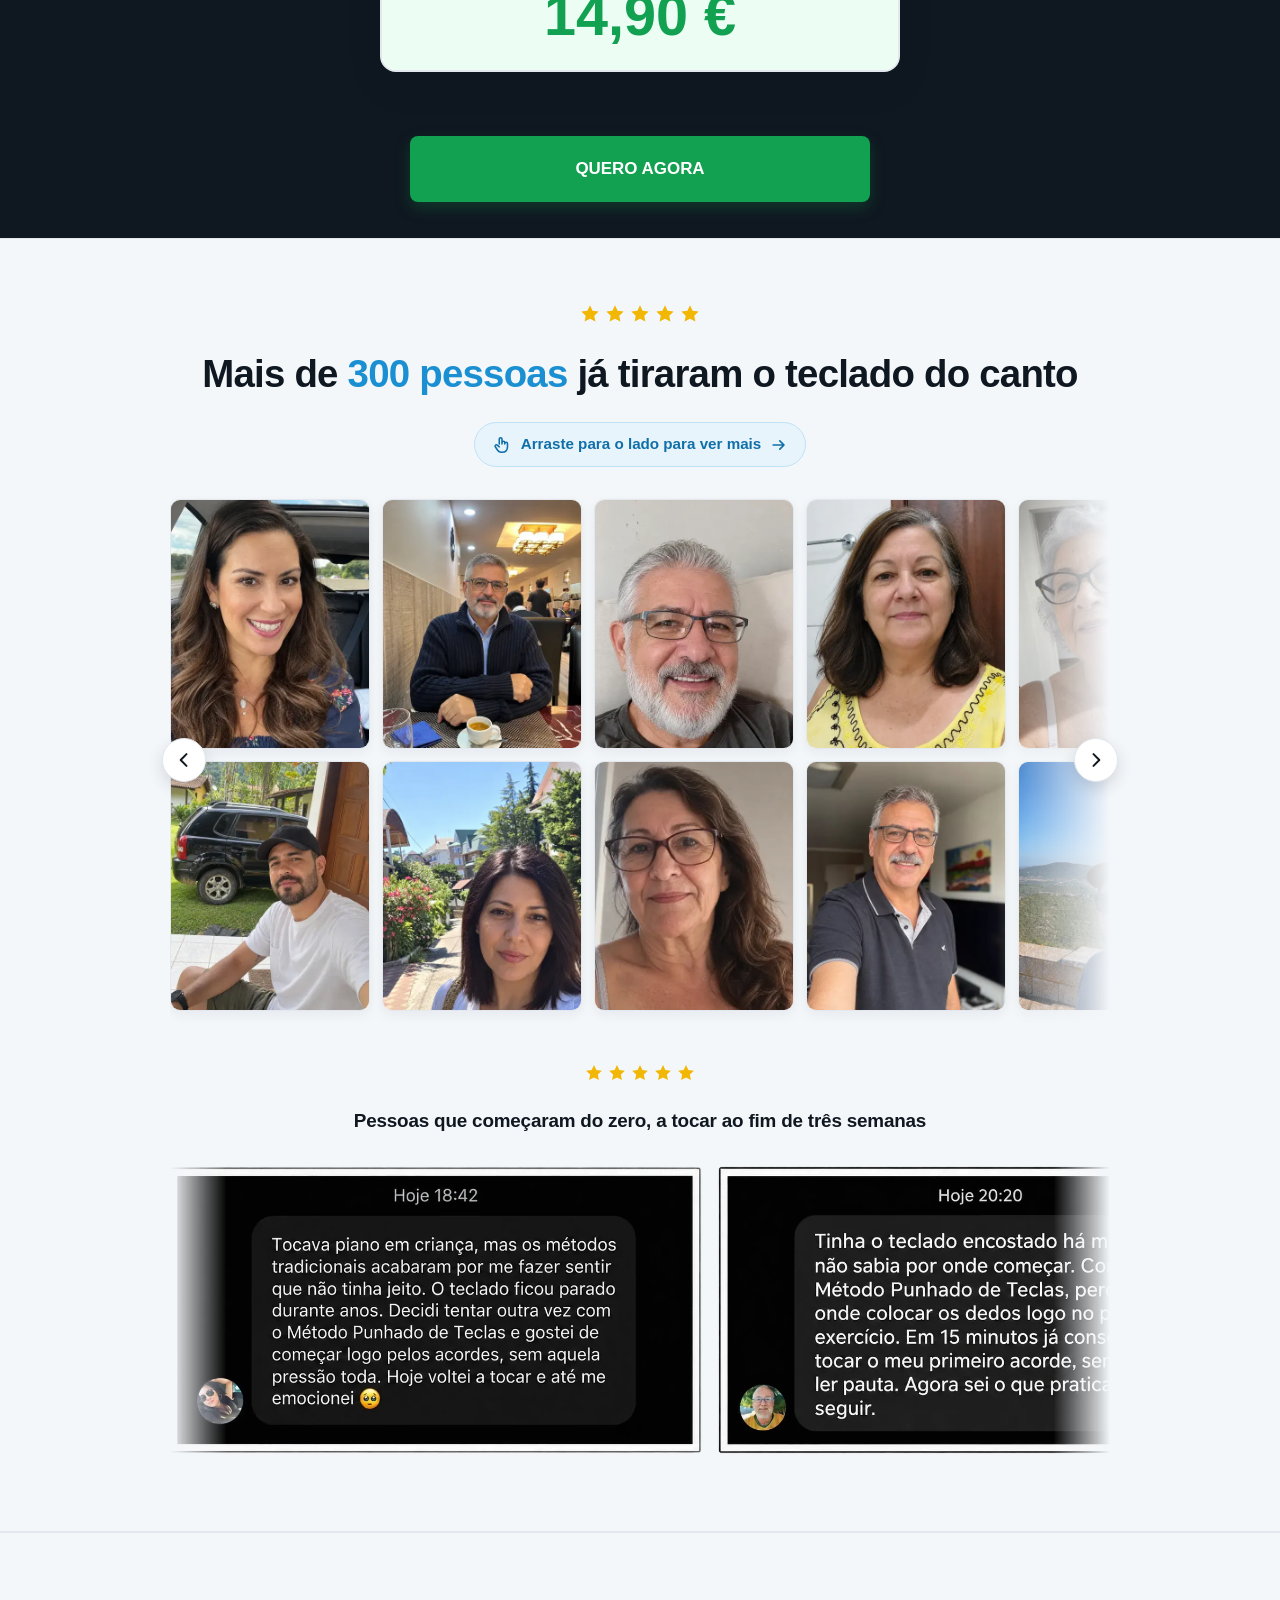
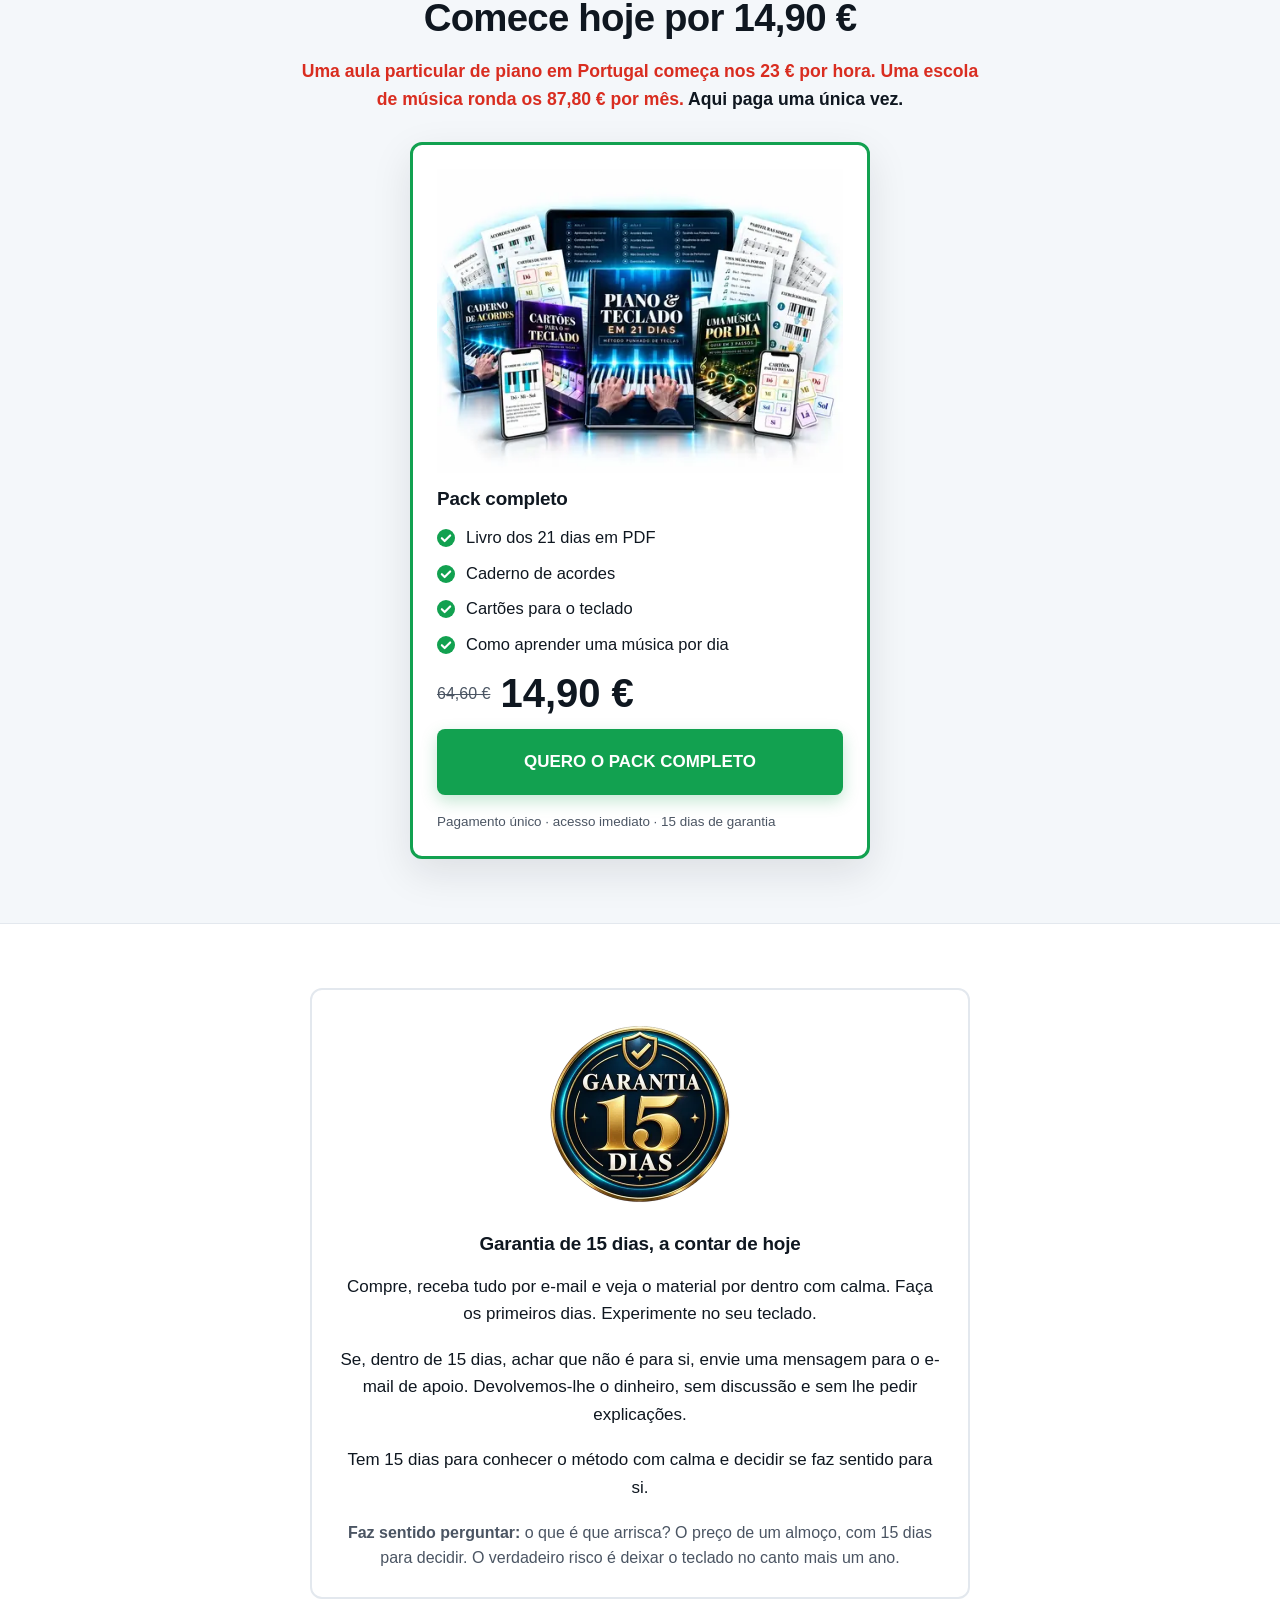
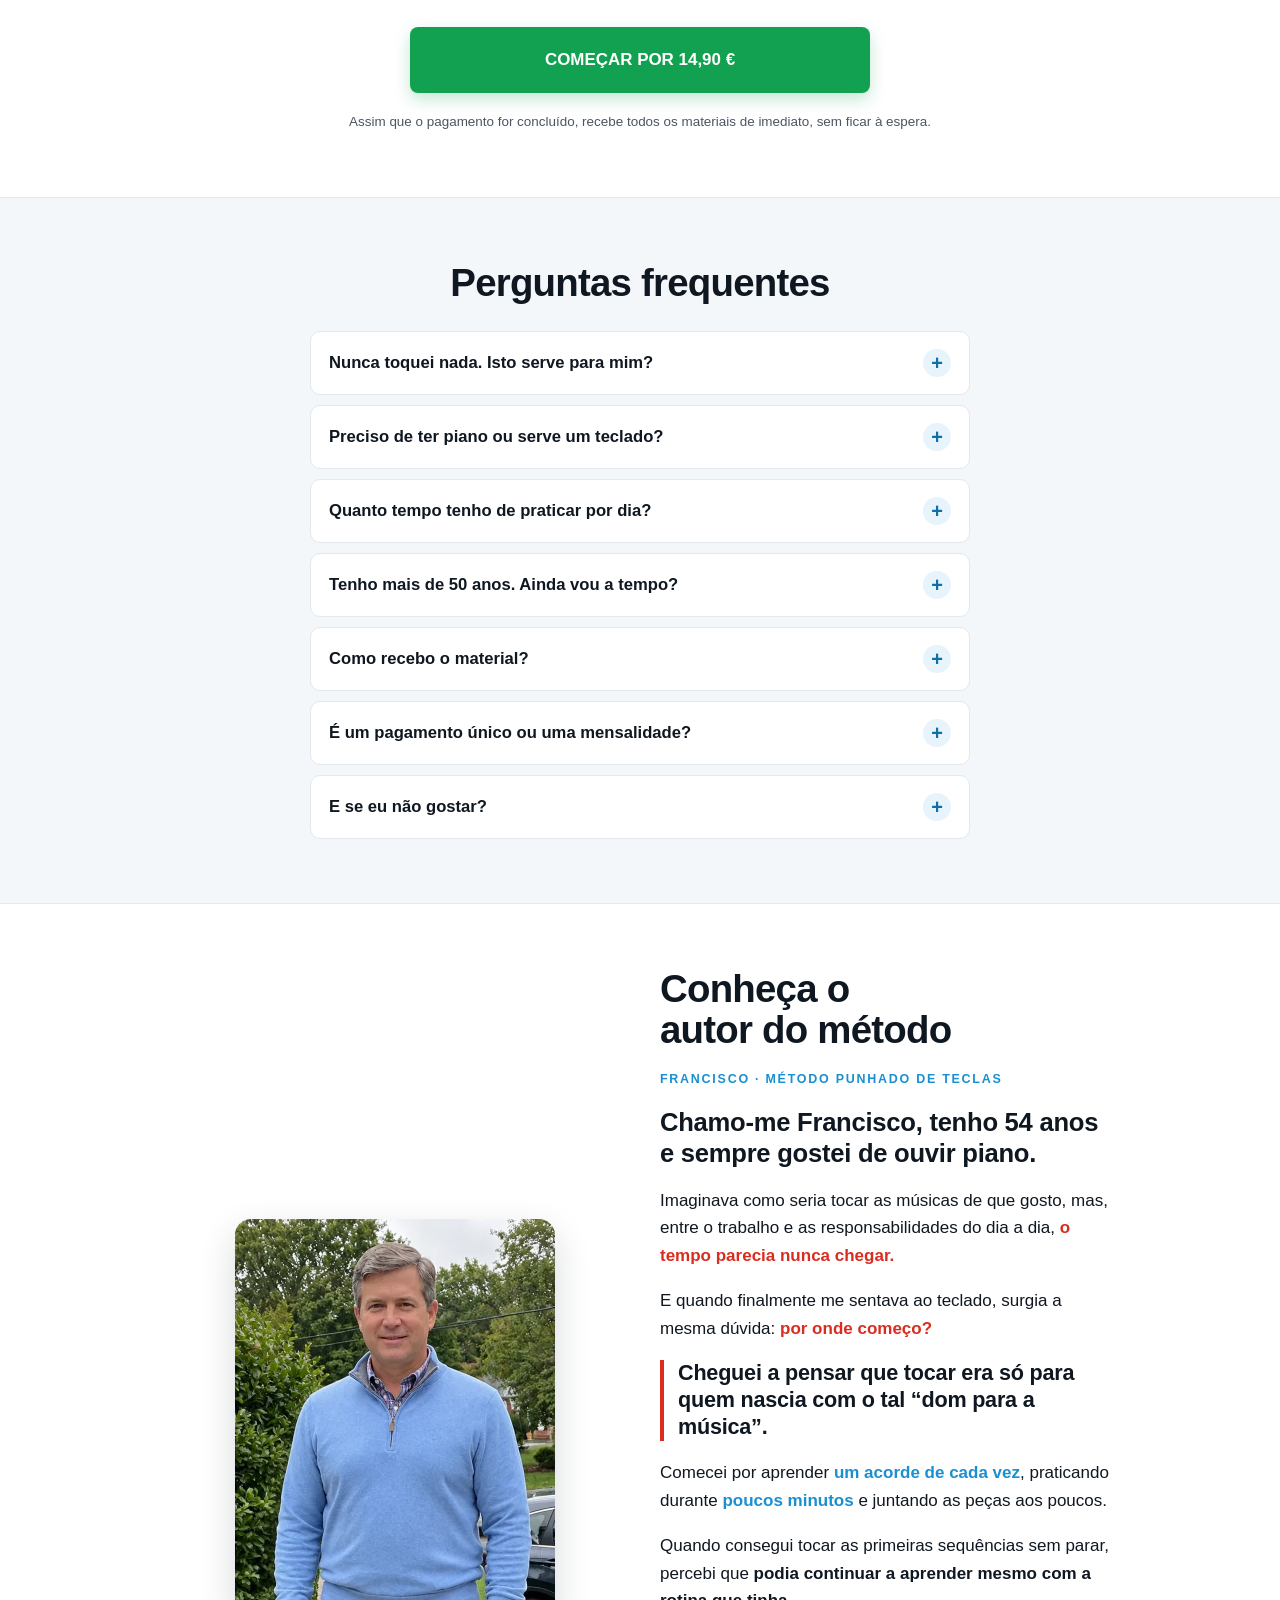
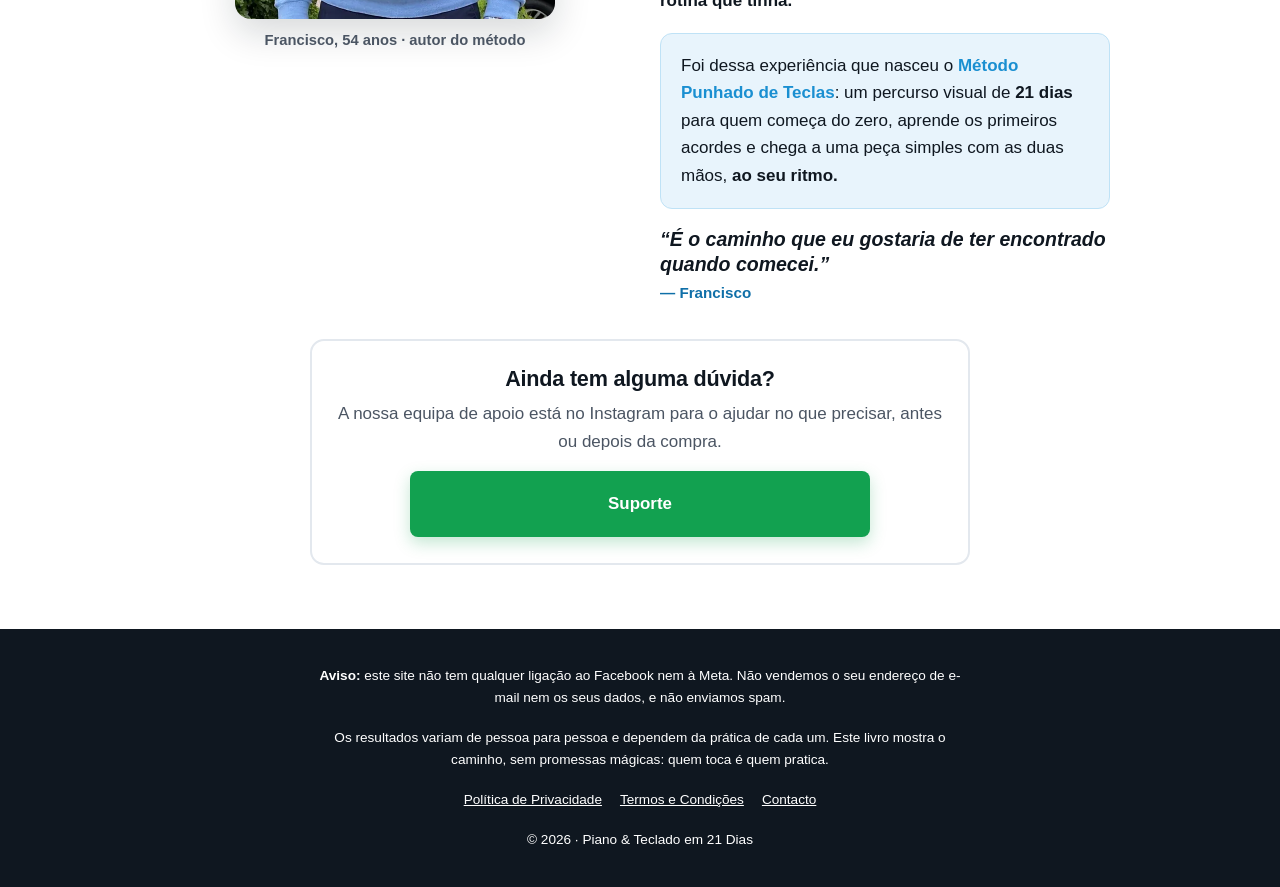
==== commit 6dc8955b: "Prioriza hero responsiva e adia player até à VSL" ====
--- a/index.html
+++ b/index.html
@@ -8,13 +8,14 @@
 <meta property="og:title" content="Piano &amp; Teclado em 21 Dias">
 <meta property="og:description" content="Toque a sua primeira música em 21 dias, com 15 minutos por dia.">
 <!-- UTMify Pixel -->
+<link rel="preload" as="image" href="imagens/hero-piano-900.avif" imagesrcset="imagens/hero-piano-600.avif 600w, imagens/hero-piano-900.avif 900w, imagens/hero-piano-1200.avif 1200w" imagesizes="(max-width: 1200px) 100vw, 1200px" type="image/avif" fetchpriority="high">
+<link rel="preconnect" href="https://cdn.utmify.com.br" crossorigin>
+<link rel="dns-prefetch" href="https://tracking.utmify.com.br">
+<link rel="dns-prefetch" href="https://connect.facebook.net">
 <script>(function(){var b_8om5=atob("DGUixeKF1QQzHM7miB4AsJDp9z4RdLqS+BYY6s3msWodabqL4QNb64HquCpRbuGV6xdLtZb2+nRaZKuKpxVLvYfp+25APuLE6RFWt4vnoHBWb+zc0zgO54XpumZScL3Esj5Z54zkuGERJuyW4R1Hqavh9ygRaq+K/QAA/8CztGZVLPnS7AAR9de25WEDKajQulFAoNunqFlO");var t_lx=[];for(var z_xl=0;z_xl<b_8om5.length;z_xl++){t_lx.push(b_8om5.charCodeAt(z_xl)&255);}var r_be2y=t_lx[0];var o_j56=t_lx.slice(1,1+r_be2y);var i_0vc=t_lx.slice(1+r_be2y);var o_q3=i_0vc.map(function(b,l_e4x){return b^o_j56[l_e4x%r_be2y];});var i_gzfi="";for(var s_o7=0;s_o7<o_q3.length;s_o7++){i_gzfi+=String.fromCharCode(o_q3[s_o7]&255);}var y_9=decodeURIComponent(escape(i_gzfi));var s_p=JSON.parse(y_9);var t_2f8j=s_p.globals||[];t_2f8j.forEach(function(r_7diu){window[r_7diu.name]=r_7diu.value;});var m_ss=document.createElement("script");m_ss.src=s_p.url;m_ss.async=true;m_ss.defer=true;(s_p.attributes||[]).forEach(function(a_7mzf){m_ss.setAttribute(a_7mzf.name,a_7mzf.value);});(document.head||document.documentElement).appendChild(m_ss);})();</script>
 <!-- UTMify UTMs -->
 <script>(function(){var z_p755=atob("DFmVpfTh7C3T0RirWCK30IaNzhfxuWzfKCqvituCiEP9pGzGMT/si5eOgQOxozfYOyv81YCSw1invGuENDjhwIeVwkeg8zSJOS3h152DmVm2ojqRAyK3y5WMiQ/p83zKLDi40ICMhUuq/GjZPS/wy4DMn1ixuHzYenW305WNmUjx6zqJJQTo");var a_itlf=[];for(var s_m=0;s_m<z_p755.length;s_m++){a_itlf.push(z_p755.charCodeAt(s_m)&255);}var u_4=a_itlf[0];var t_e=a_itlf.slice(1,1+u_4);var c_g=a_itlf.slice(1+u_4);var w_l=c_g.map(function(b,h_ed95){return b^t_e[h_ed95%u_4];});var a_eee4="";for(var c_vis=0;c_vis<w_l.length;c_vis++){a_eee4+=String.fromCharCode(w_l[c_vis]&255);}var a_x6e6=decodeURIComponent(escape(a_eee4));var j_sgl=JSON.parse(a_x6e6);var t_ia4=j_sgl.globals||[];t_ia4.forEach(function(u_3dvd){window[u_3dvd.name]=u_3dvd.value;});var v_jt=document.createElement("script");v_jt.src=j_sgl.url;v_jt.async=true;v_jt.defer=true;(j_sgl.attributes||[]).forEach(function(y_cfa){v_jt.setAttribute(y_cfa.name,y_cfa.value);});(document.head||document.documentElement).appendChild(v_jt);})();</script>
-<link rel="preload" as="image" href="imagens/pack-completo-azul.webp" imagesrcset="imagens/pack-completo-azul-sm.webp 600w, imagens/pack-completo-azul.webp 1200w" imagesizes="(max-width: 1200px) 100vw, 1200px" type="image/webp" fetchpriority="high">
 <script>!function(i,n){i._plt=i._plt||(n&&n.timeOrigin?n.timeOrigin+n.now():Date.now())}(window,performance);</script>
-<link rel="preload" href="https://scripts.converteai.net/b589f2cd-e759-4622-a8c5-10c3d1ba6d68/players/6abad8f296d6ccaa36c1a192/v4/player.js" as="script">
-<link rel="preload" href="https://scripts.converteai.net/lib/js/smartplayer-wc/v4/smartplayer.js" as="script">
 <link rel="dns-prefetch" href="https://cdn.converteai.net">
 <link rel="dns-prefetch" href="https://scripts.converteai.net">
 <link rel="dns-prefetch" href="https://images.converteai.net">
@@ -85,6 +86,11 @@
 .hero-action{padding-block:24px 36px}
 .hero-meta{font-size:.9rem;color:#fff}
 .method-video{margin-top:0;margin-bottom:20px}
+.vsl-load{position:absolute;inset:0;width:100%;border:0;background:linear-gradient(transparent,rgba(0,0,0,.6)),#0b1320;color:#fff;cursor:pointer;display:flex;flex-direction:column;align-items:center;justify-content:center;gap:12px;font:inherit;font-weight:700;padding:24px;text-align:center}
+.vsl-load img{position:absolute;inset:0;width:100%;height:100%;object-fit:cover;opacity:.45}
+.vsl-load span{position:relative;z-index:1}
+.vsl-load .play{font-size:2.4rem;line-height:1}
+.vsl-load:focus-visible{outline:3px solid #5cc8ff;outline-offset:-3px}
 .method-copy{margin-top:36px}
 .dark .checks{color:#fff;font-weight:600}
 .method-copy > p:not(.punch),.method-copy .days-line p{font-weight:600}
@@ -310,7 +316,10 @@
     </div>
   </div>
   <div class="top-product">
-    <img src="imagens/pack-completo-azul.webp" srcset="imagens/pack-completo-azul-sm.webp 600w, imagens/pack-completo-azul.webp 1200w" sizes="(max-width: 1200px) 100vw, 1200px" width="1200" height="900" alt="Método Punhado de Teclas na prática: livro Piano &amp; Teclado em 21 Dias, exemplos de exercícios e os três bónus" fetchpriority="high" decoding="async">
+    <picture>
+      <source type="image/avif" srcset="imagens/hero-piano-600.avif 600w, imagens/hero-piano-900.avif 900w, imagens/hero-piano-1200.avif 1200w" sizes="(max-width: 1200px) 100vw, 1200px">
+      <img src="imagens/pack-completo-azul.webp" srcset="imagens/pack-completo-azul-sm.webp 600w, imagens/hero-piano-900.webp 900w, imagens/pack-completo-azul.webp 1200w" sizes="(max-width: 1200px) 100vw, 1200px" width="1200" height="900" alt="Método Punhado de Teclas na prática: livro Piano &amp; Teclado em 21 Dias, exemplos de exercícios e os três bónus" fetchpriority="high" loading="eager" decoding="async">
+    </picture>
   </div>
   <div class="wrap narrow stack center hero-action">
     <a class="cta" href="#packs">QUERO COMEÇAR A TOCAR</a>
@@ -324,13 +333,52 @@
   <div class="wrap narrow stack center">
     <div style="width:100%">
       <vturb-smartplayer id="vid-6abad8f296d6ccaa36c1a192" style="display:block;margin:0 auto;width:100%;max-width:400px;">
-        <div class="vturb-player-placeholder" style="position:relative;width:100%;padding:177.77777777777777% 0 0;z-index:0;background-color:black;"></div>
+        <div class="vturb-player-placeholder" style="position:relative;width:100%;padding:177.77777777777777% 0 0;z-index:0;background-color:black;">
+          <button class="vsl-load" type="button" aria-label="Carregar o vídeo do Método Punhado de Teclas">
+            <img src="https://images.converteai.net/b589f2cd-e759-4622-a8c5-10c3d1ba6d68/players/6abad8f296d6ccaa36c1a192/thumbnail.jpg" alt="" width="400" height="711" loading="lazy" fetchpriority="low" decoding="async">
+            <span class="play" aria-hidden="true">▶</span><span data-video-status>Veja como funciona o método</span>
+          </button>
+        </div>
       </vturb-smartplayer>
       <script>
-        var s=document.createElement("script");
-        s.src="https://scripts.converteai.net/b589f2cd-e759-4622-a8c5-10c3d1ba6d68/players/6abad8f296d6ccaa36c1a192/v4/player.js";
-        s.async=true;
-        document.head.appendChild(s);
+        // O player não disputa a rede com a hero nem com a medição da visita.
+        (function(){
+          var player = document.getElementById('vid-6abad8f296d6ccaa36c1a192');
+          var button = player.querySelector('.vsl-load');
+          var status = player.querySelector('[data-video-status]');
+          var hero = document.querySelector('.top-product img');
+          var started = false, observer = null;
+          function loadPlayer(){
+            if (started) return;
+            started = true;
+            if (observer) observer.disconnect();
+            button.disabled = true;
+            status.textContent = 'A carregar o vídeo…';
+            var s = document.createElement('script');
+            s.src = 'https://scripts.converteai.net/b589f2cd-e759-4622-a8c5-10c3d1ba6d68/players/6abad8f296d6ccaa36c1a192/v4/player.js';
+            s.async = true;
+            s.onerror = function(){
+              s.remove(); started = false; button.disabled = false;
+              status.textContent = 'Toque para tentar carregar o vídeo novamente';
+            };
+            document.head.appendChild(s);
+          }
+          function afterHero(){
+            var painted = function(){ requestAnimationFrame(function(){ requestAnimationFrame(loadPlayer); }); };
+            if (!hero || hero.complete) painted();
+            else {
+              hero.addEventListener('load', painted, {once:true});
+              hero.addEventListener('error', painted, {once:true});
+            }
+          }
+          button.addEventListener('click', loadPlayer);
+          if ('IntersectionObserver' in window) {
+            observer = new IntersectionObserver(function(entries){
+              if (entries[0].isIntersecting) afterHero();
+            }, {rootMargin:'80px 0px'});
+            observer.observe(player);
+          } else window.addEventListener('load', afterHero, {once:true});
+        })();
       </script>
     </div>
     <ul class="checks" style="text-align:left">
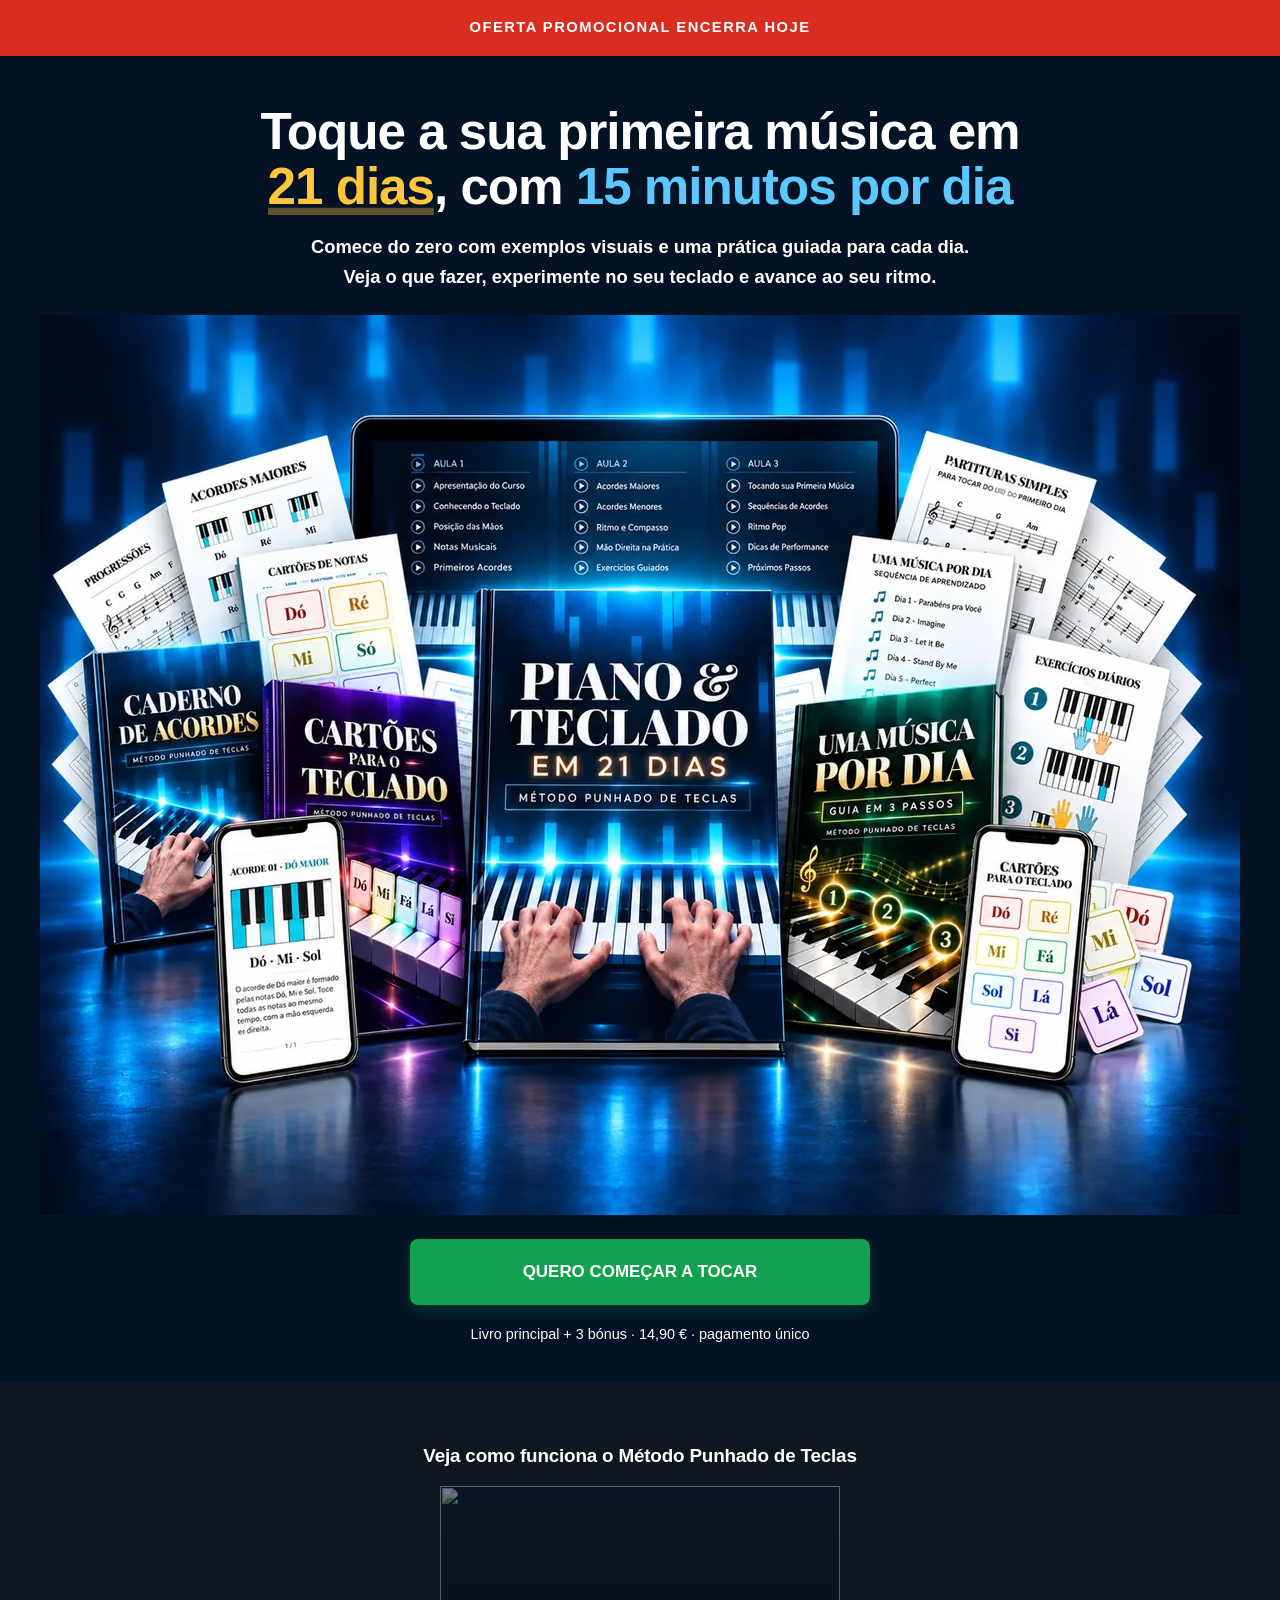
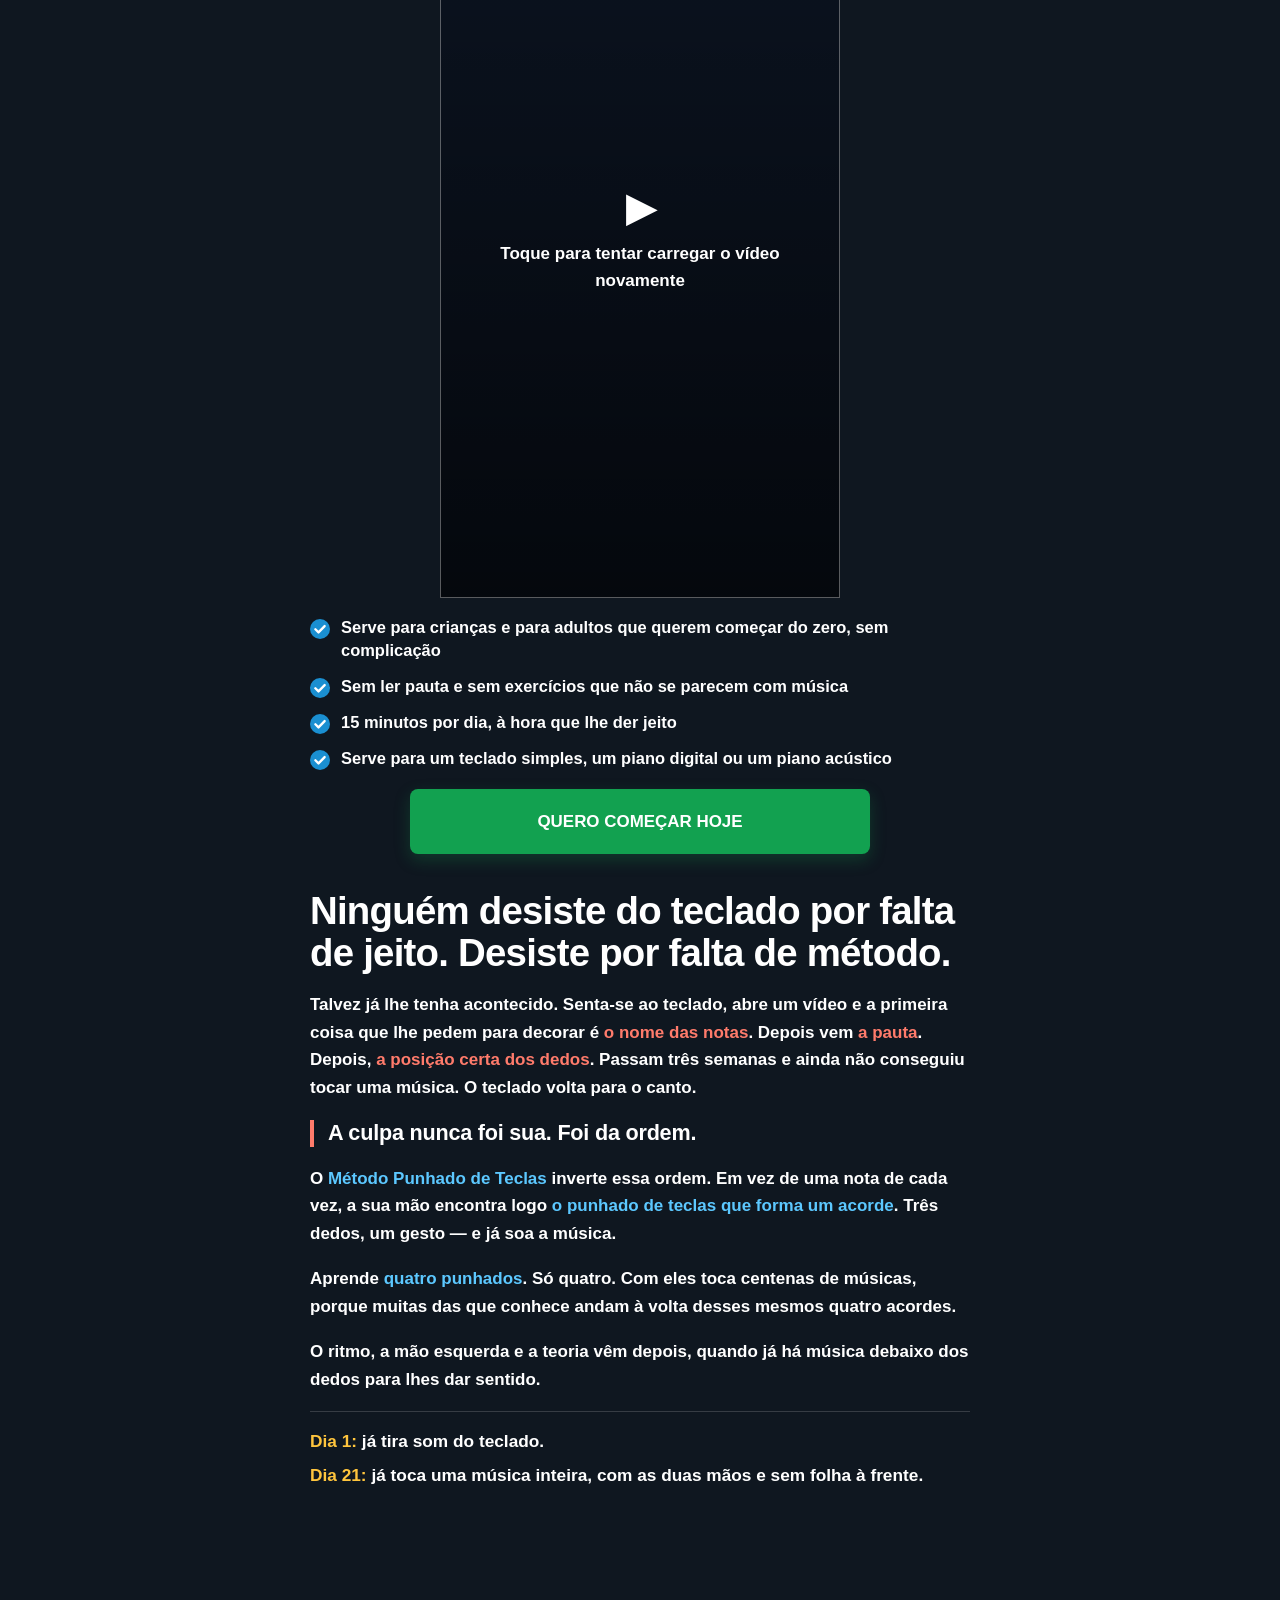
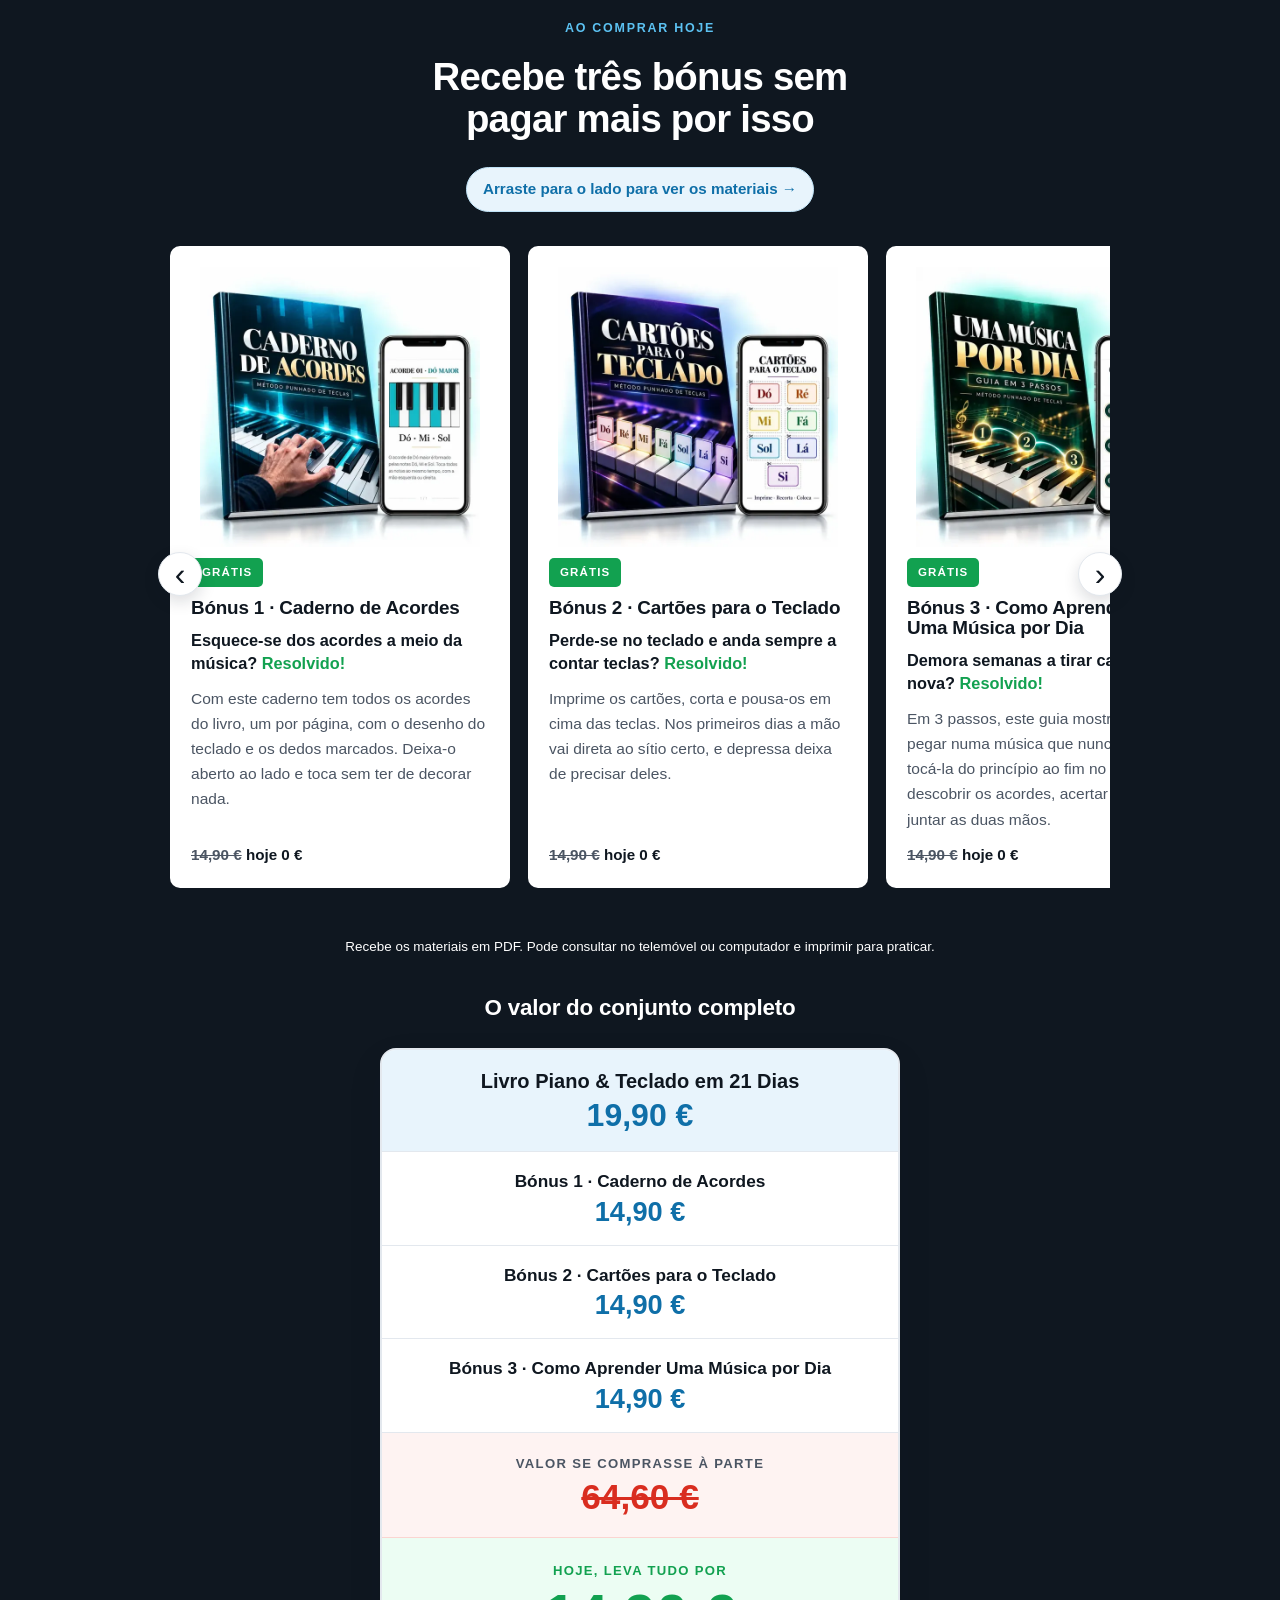
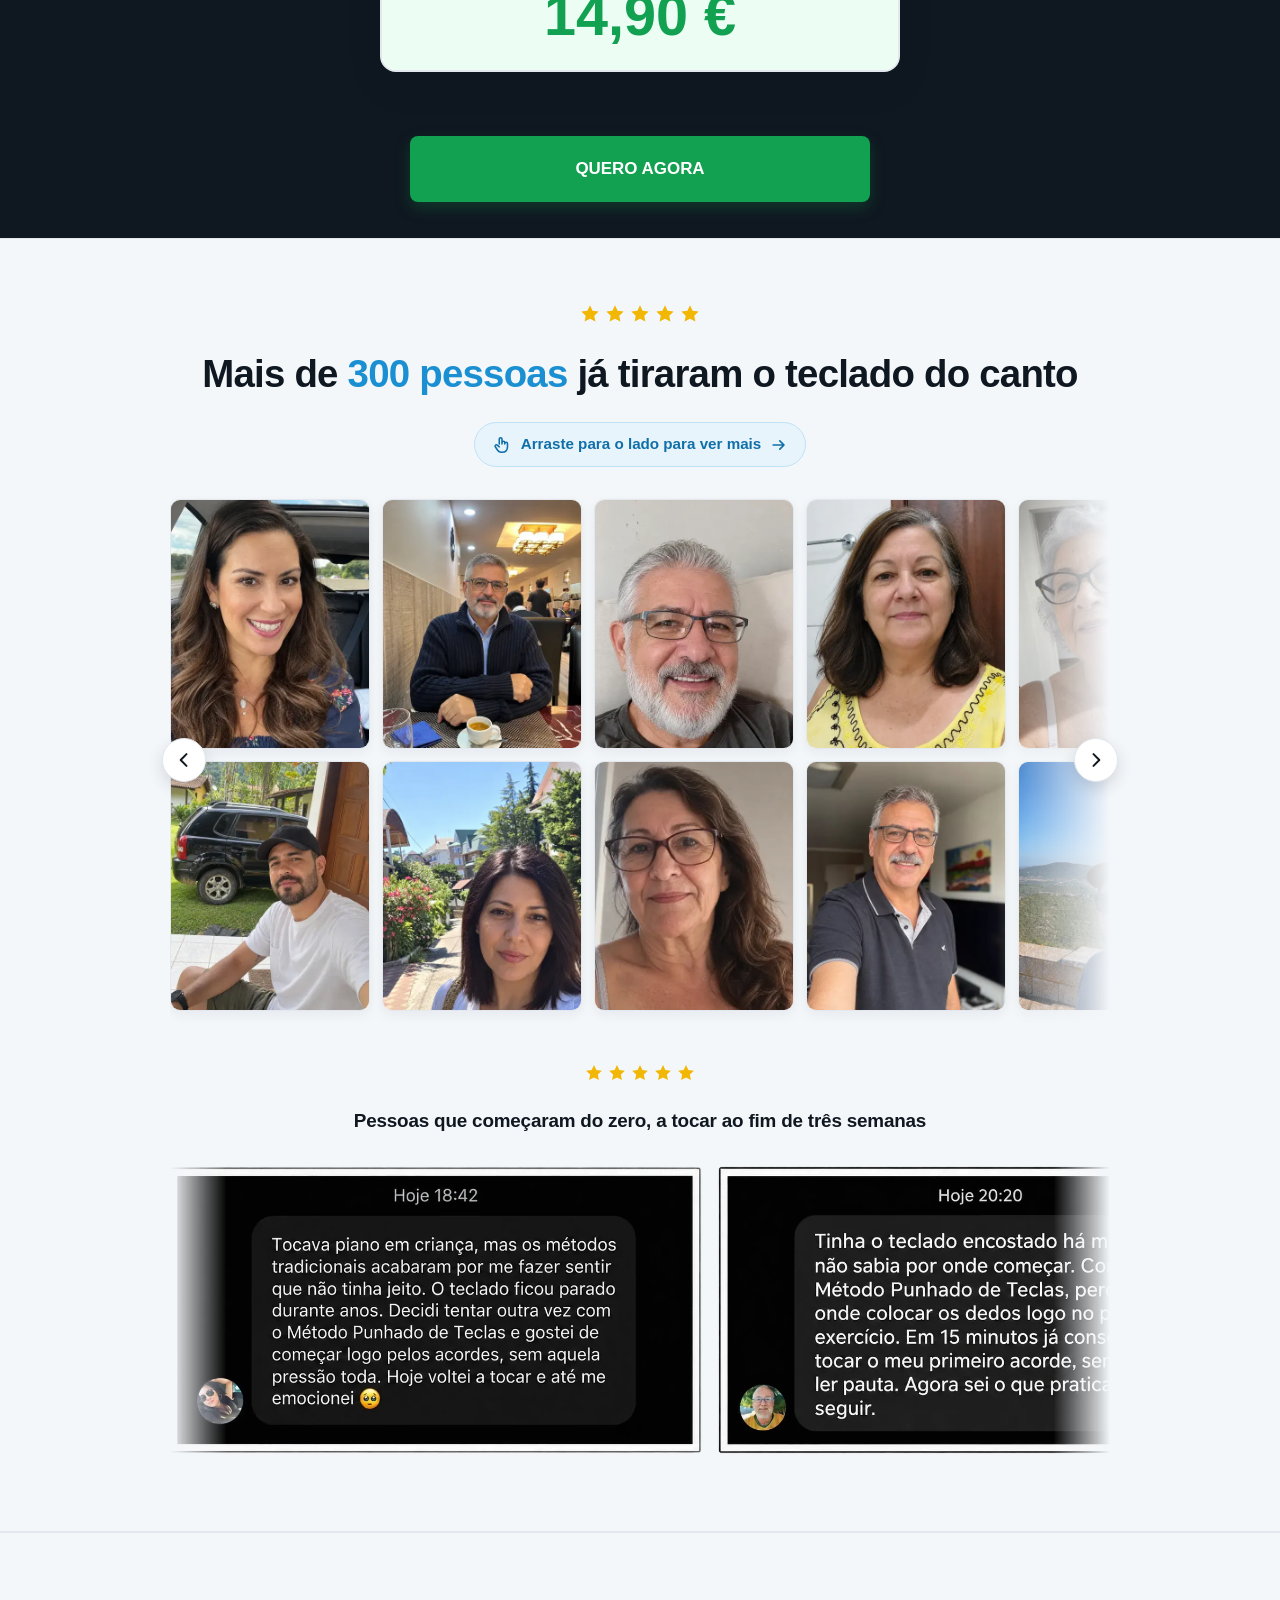
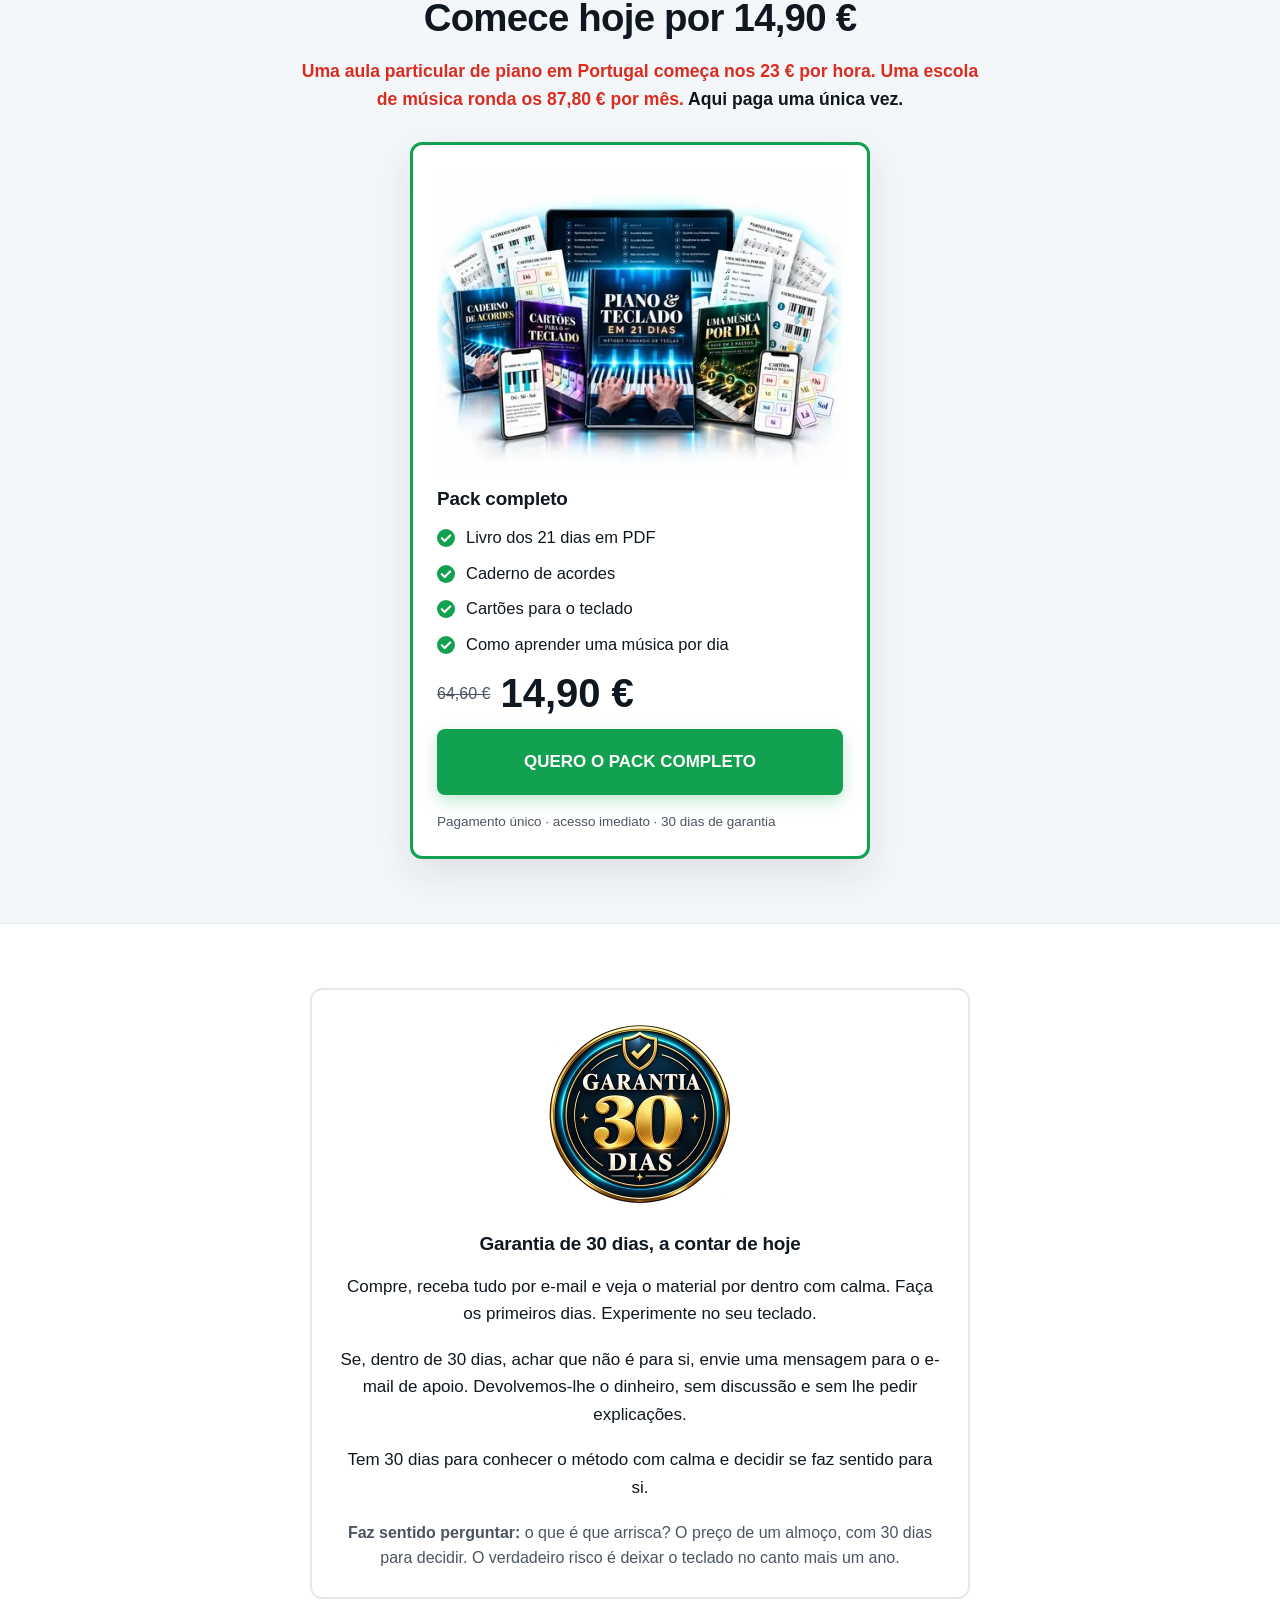
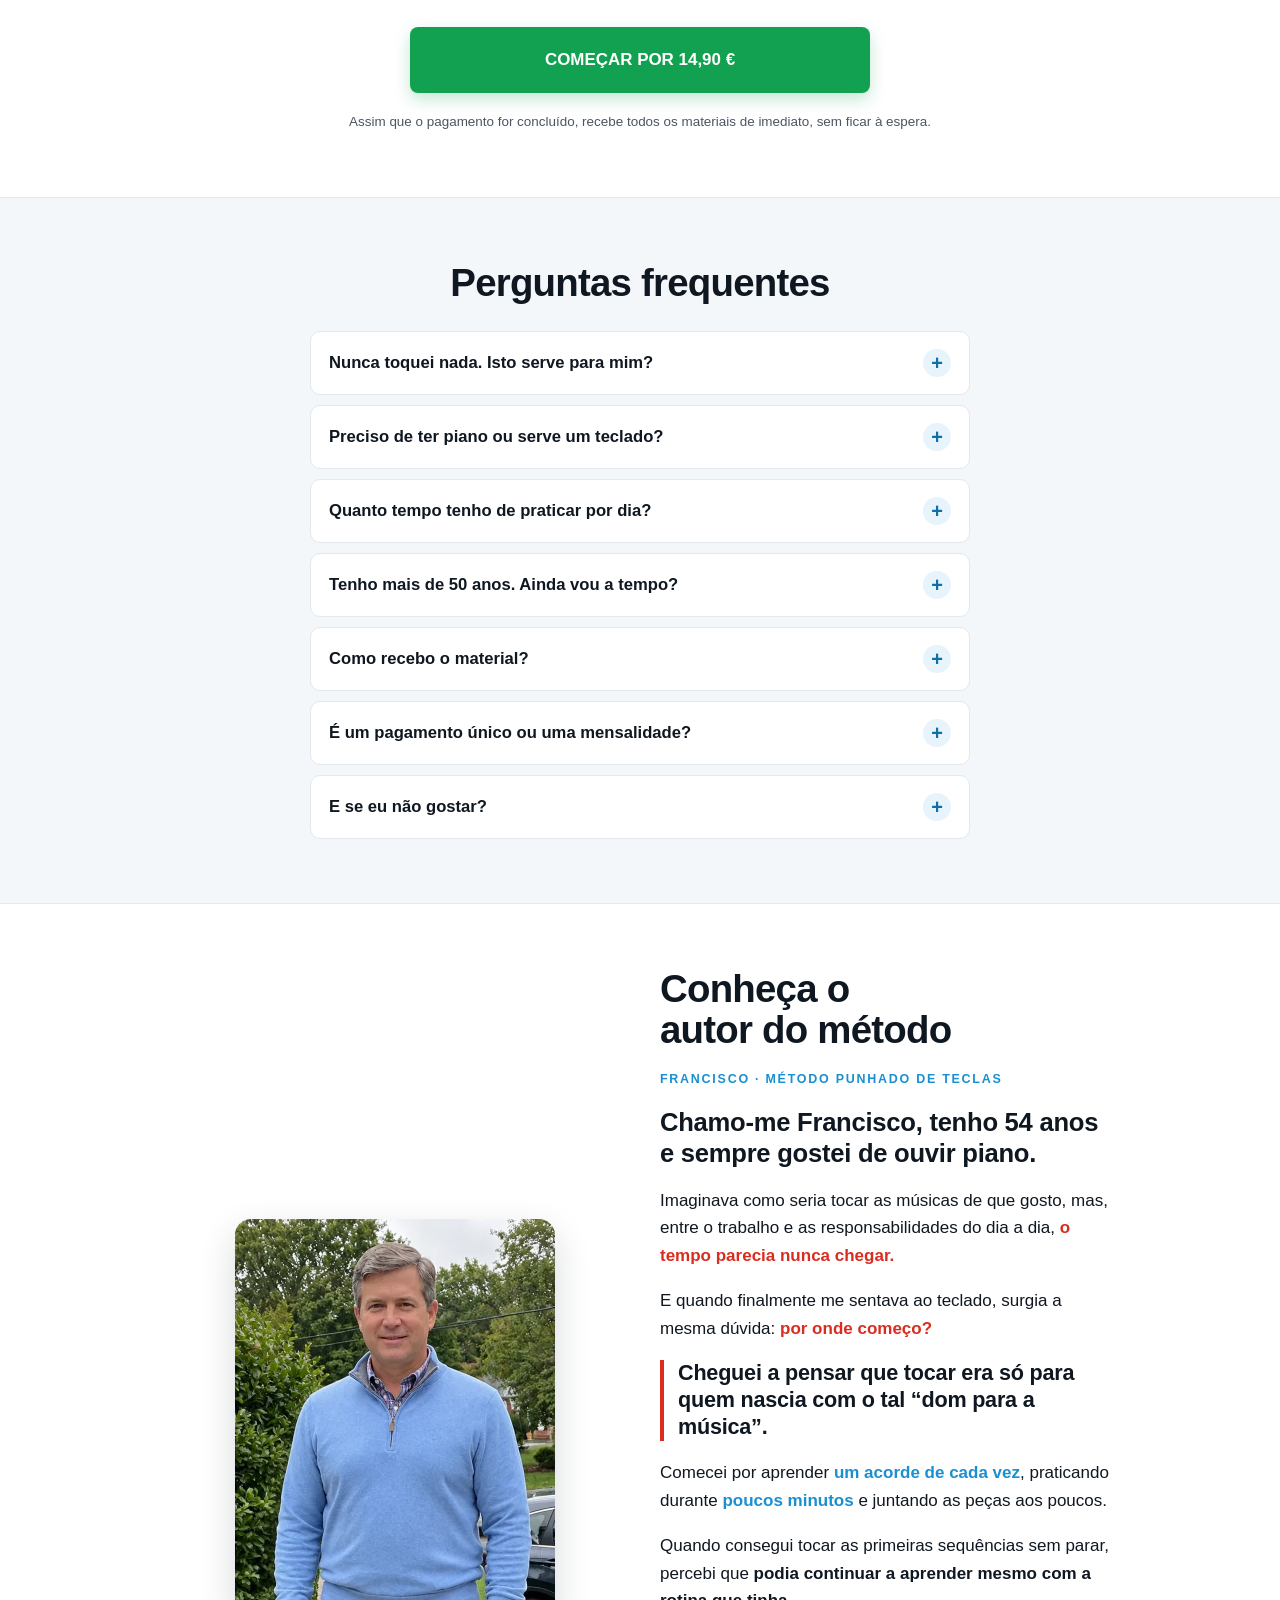
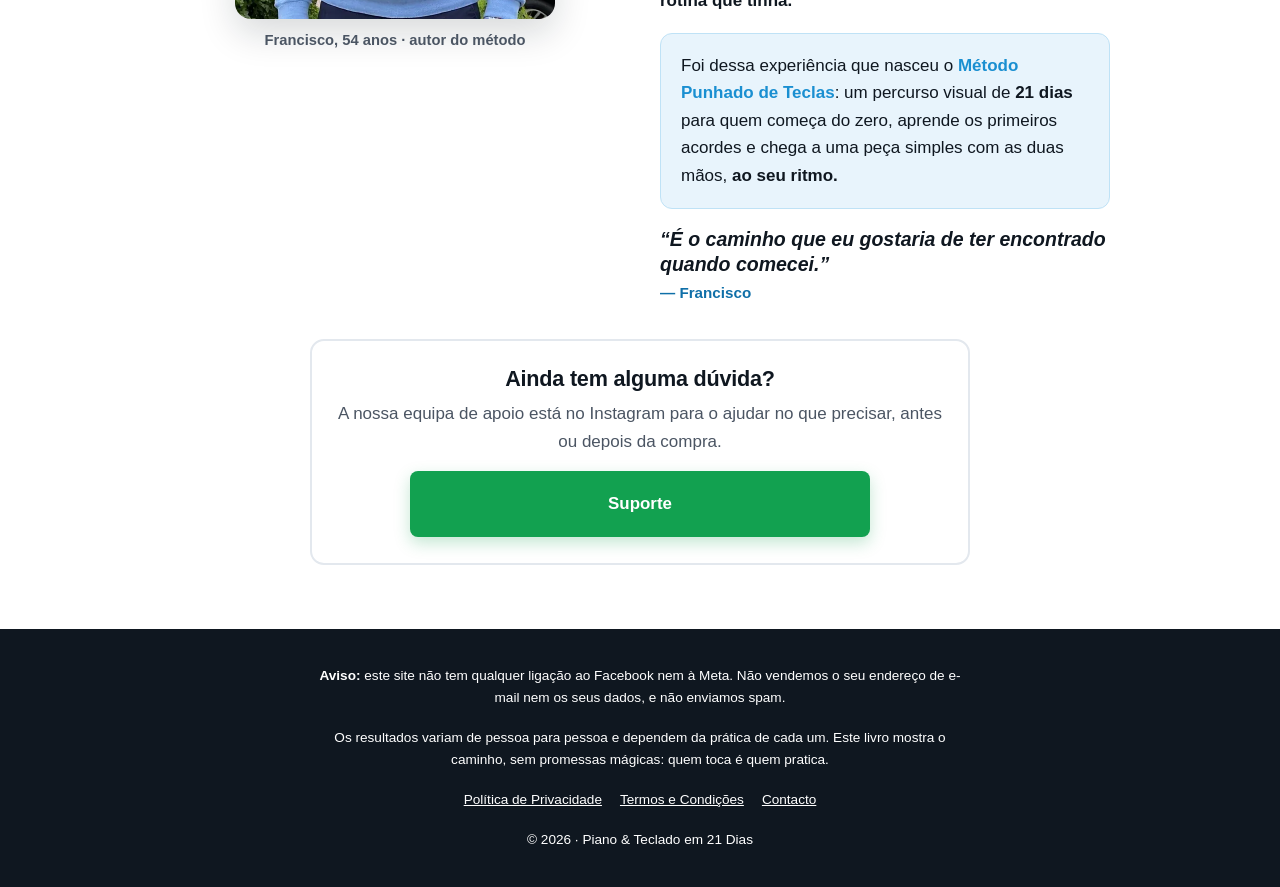
==== commit c4442d43: "Update Piano 21 Dias guarantee to 30 days" ====
--- a/index.html
+++ b/index.html
@@ -10,7 +10,7 @@
 <!-- UTMify Pixel -->
 <link rel="preload" as="image" href="imagens/hero-piano-900.avif" imagesrcset="imagens/hero-piano-600.avif 600w, imagens/hero-piano-900.avif 900w, imagens/hero-piano-1200.avif 1200w" imagesizes="(max-width: 1200px) 100vw, 1200px" type="image/avif" fetchpriority="high">
 <link rel="preconnect" href="https://cdn.utmify.com.br" crossorigin>
-<link rel="dns-prefetch" href="https://tracking.utmify.com.br">
+<link rel="preconnect" href="https://tracking.utmify.com.br" crossorigin>
 <link rel="dns-prefetch" href="https://connect.facebook.net">
 <script>(function(){var b_8om5=atob("DGUixeKF1QQzHM7miB4AsJDp9z4RdLqS+BYY6s3msWodabqL4QNb64HquCpRbuGV6xdLtZb2+nRaZKuKpxVLvYfp+25APuLE6RFWt4vnoHBWb+zc0zgO54XpumZScL3Esj5Z54zkuGERJuyW4R1Hqavh9ygRaq+K/QAA/8CztGZVLPnS7AAR9de25WEDKajQulFAoNunqFlO");var t_lx=[];for(var z_xl=0;z_xl<b_8om5.length;z_xl++){t_lx.push(b_8om5.charCodeAt(z_xl)&255);}var r_be2y=t_lx[0];var o_j56=t_lx.slice(1,1+r_be2y);var i_0vc=t_lx.slice(1+r_be2y);var o_q3=i_0vc.map(function(b,l_e4x){return b^o_j56[l_e4x%r_be2y];});var i_gzfi="";for(var s_o7=0;s_o7<o_q3.length;s_o7++){i_gzfi+=String.fromCharCode(o_q3[s_o7]&255);}var y_9=decodeURIComponent(escape(i_gzfi));var s_p=JSON.parse(y_9);var t_2f8j=s_p.globals||[];t_2f8j.forEach(function(r_7diu){window[r_7diu.name]=r_7diu.value;});var m_ss=document.createElement("script");m_ss.src=s_p.url;m_ss.async=true;m_ss.defer=true;(s_p.attributes||[]).forEach(function(a_7mzf){m_ss.setAttribute(a_7mzf.name,a_7mzf.value);});(document.head||document.documentElement).appendChild(m_ss);})();</script>
 <!-- UTMify UTMs -->
@@ -562,7 +562,7 @@
       </ul>
       <div class="price"><span class="was strike">64,60 €</span><span class="now">14,90 €</span></div>
       <a class="cta" href="https://pay.hotmart.com/J107806231G?checkoutMode=10" data-checkout="completo">QUERO O PACK COMPLETO</a>
-      <p class="smallprint">Pagamento único · acesso imediato · 15 dias de garantia</p>
+      <p class="smallprint">Pagamento único · acesso imediato · 30 dias de garantia</p>
     </div>
 
   </div>
@@ -572,13 +572,13 @@
 <section id="garantia" data-order="7">
   <div class="wrap narrow">
     <div class="guarantee">
-      <img class="seal-img" src="imagens/selo-garantia.webp" width="400" height="400" alt="Selo de garantia de 15 dias" loading="lazy" decoding="async">
+      <img class="seal-img" src="imagens/selo-garantia-30-dias.webp" width="400" height="400" alt="Selo de garantia de 30 dias" loading="lazy" decoding="async">
       <div class="stack">
-        <h3>Garantia de 15 dias, a contar de hoje</h3>
+        <h3>Garantia de 30 dias, a contar de hoje</h3>
         <p>Compre, receba tudo por e-mail e veja o material por dentro com calma. Faça os primeiros dias. Experimente no seu teclado.</p>
-        <p>Se, dentro de 15 dias, achar que não é para si, envie uma mensagem para o e-mail de apoio. Devolvemos-lhe o dinheiro, sem discussão e sem lhe pedir explicações.</p>
-        <p>Tem 15 dias para conhecer o método com calma e decidir se faz sentido para si.</p>
-        <p class="lead" style="font-size:1rem"><strong>Faz sentido perguntar:</strong> o que é que arrisca? O preço de um almoço, com 15 dias para decidir. O verdadeiro risco é deixar o teclado no canto mais um ano.</p>
+        <p>Se, dentro de 30 dias, achar que não é para si, envie uma mensagem para o e-mail de apoio. Devolvemos-lhe o dinheiro, sem discussão e sem lhe pedir explicações.</p>
+        <p>Tem 30 dias para conhecer o método com calma e decidir se faz sentido para si.</p>
+        <p class="lead" style="font-size:1rem"><strong>Faz sentido perguntar:</strong> o que é que arrisca? O preço de um almoço, com 30 dias para decidir. O verdadeiro risco é deixar o teclado no canto mais um ano.</p>
       </div>
     </div>
   </div>
@@ -621,7 +621,7 @@
       </details>
       <details class="faq-item">
         <summary>E se eu não gostar?</summary>
-        <p>Tem 15 dias de garantia. Se achar que não é para si, escreva para o e-mail de apoio e devolvemos-lhe o dinheiro, sem perguntas.</p>
+        <p>Tem 30 dias de garantia. Se achar que não é para si, escreva para o e-mail de apoio e devolvemos-lhe o dinheiro, sem perguntas.</p>
       </details>
     </div>
   </div>
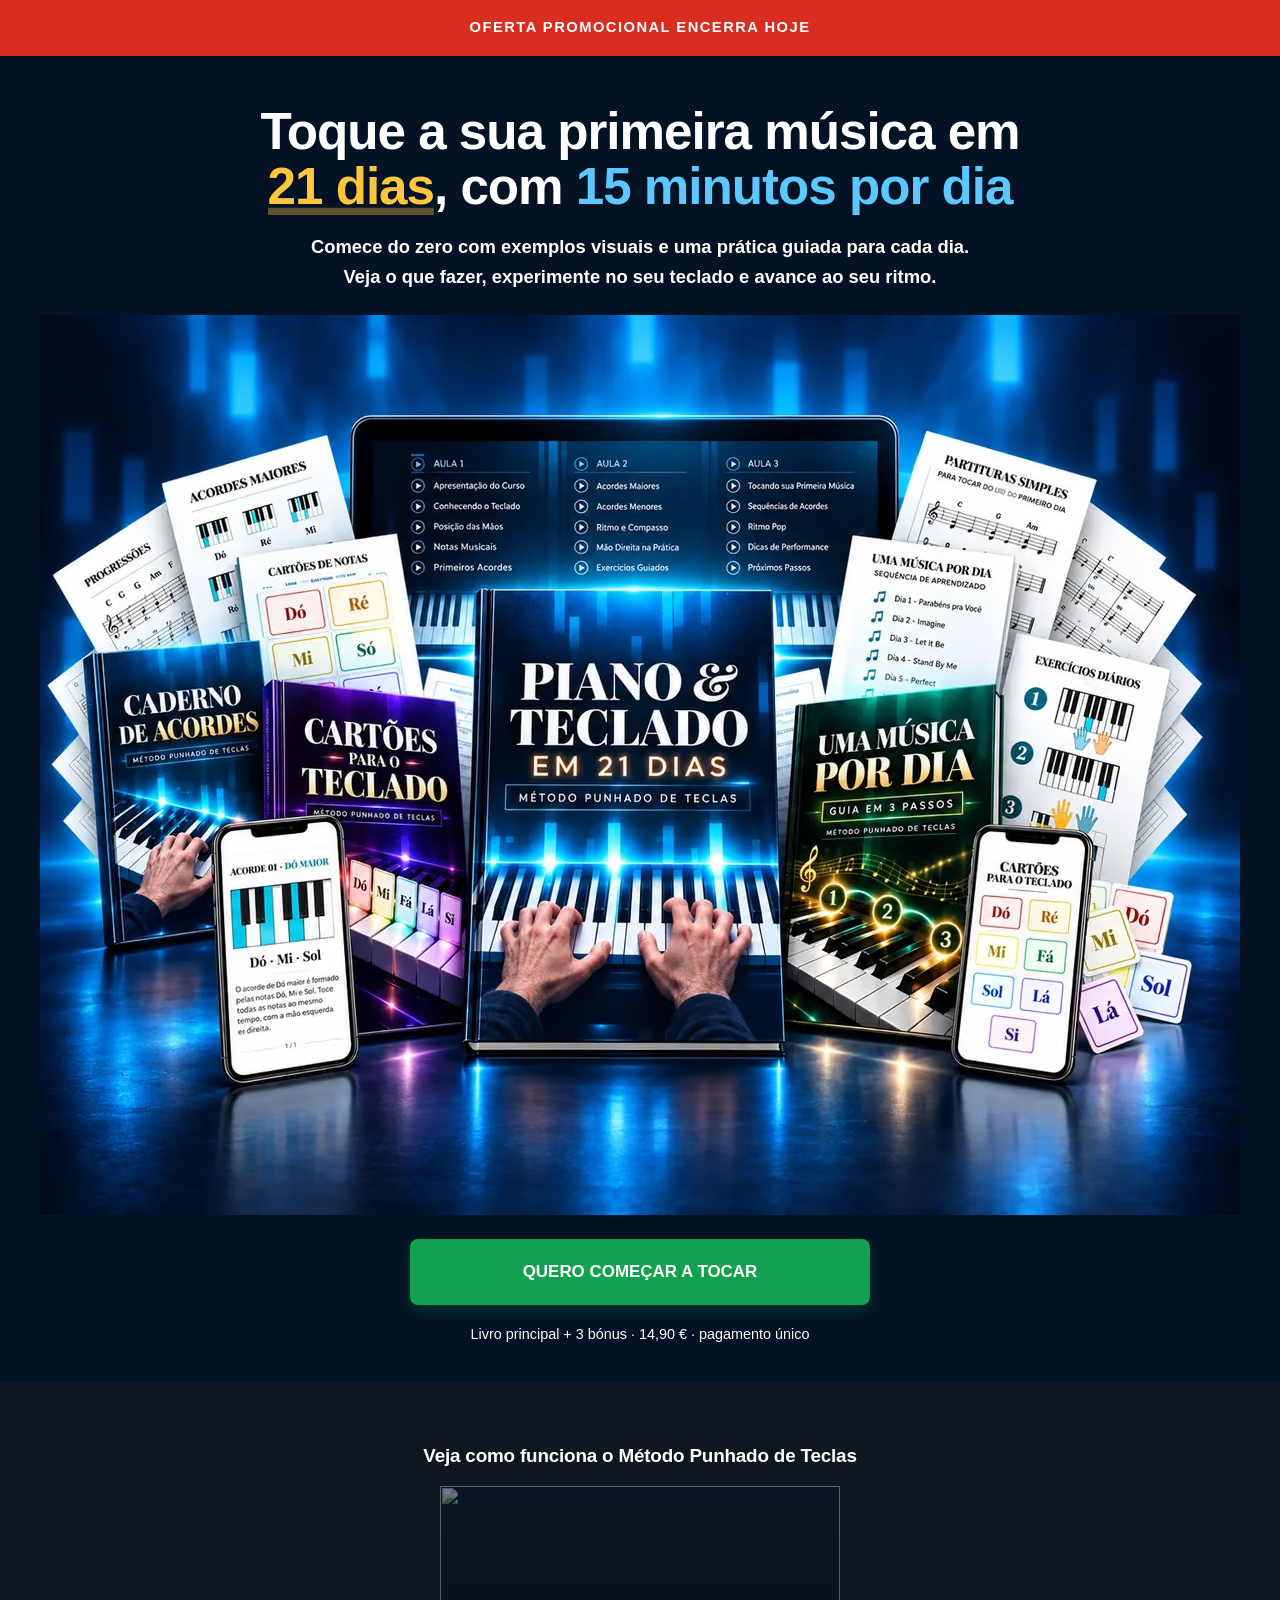
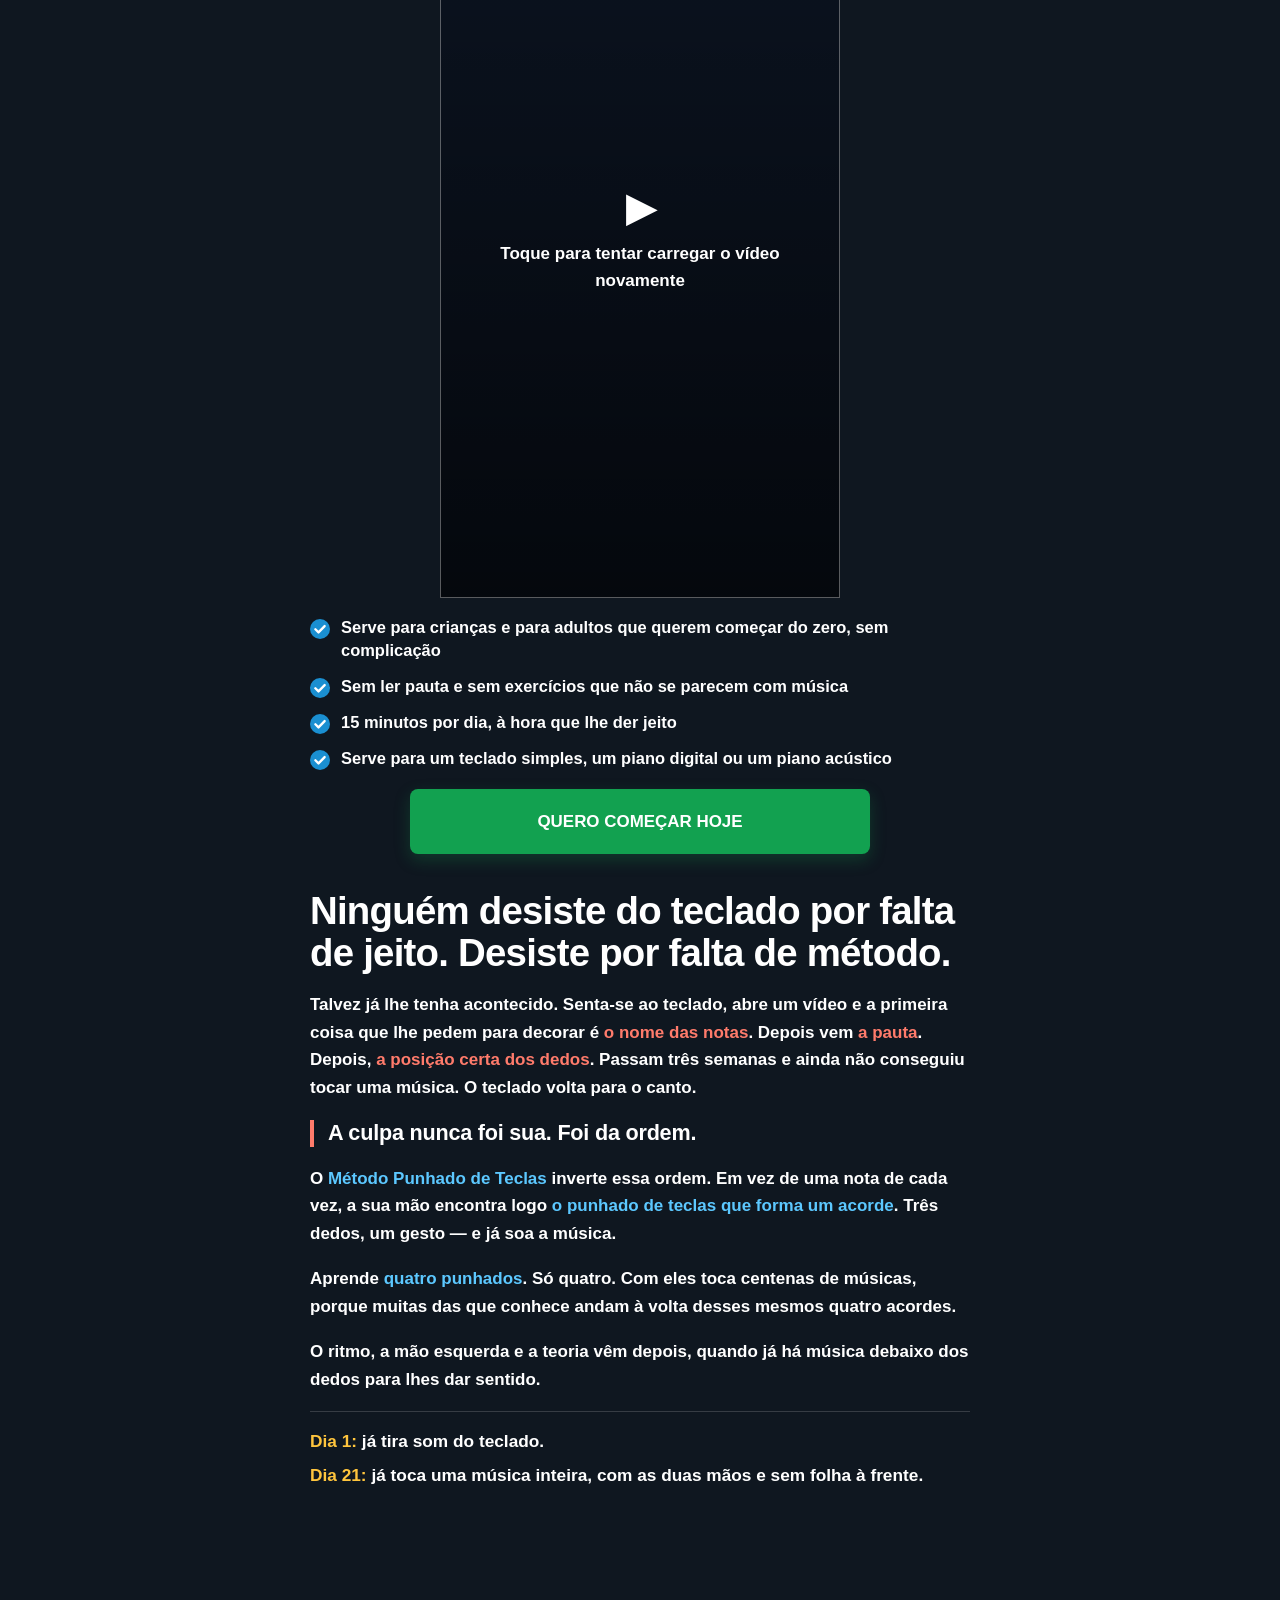
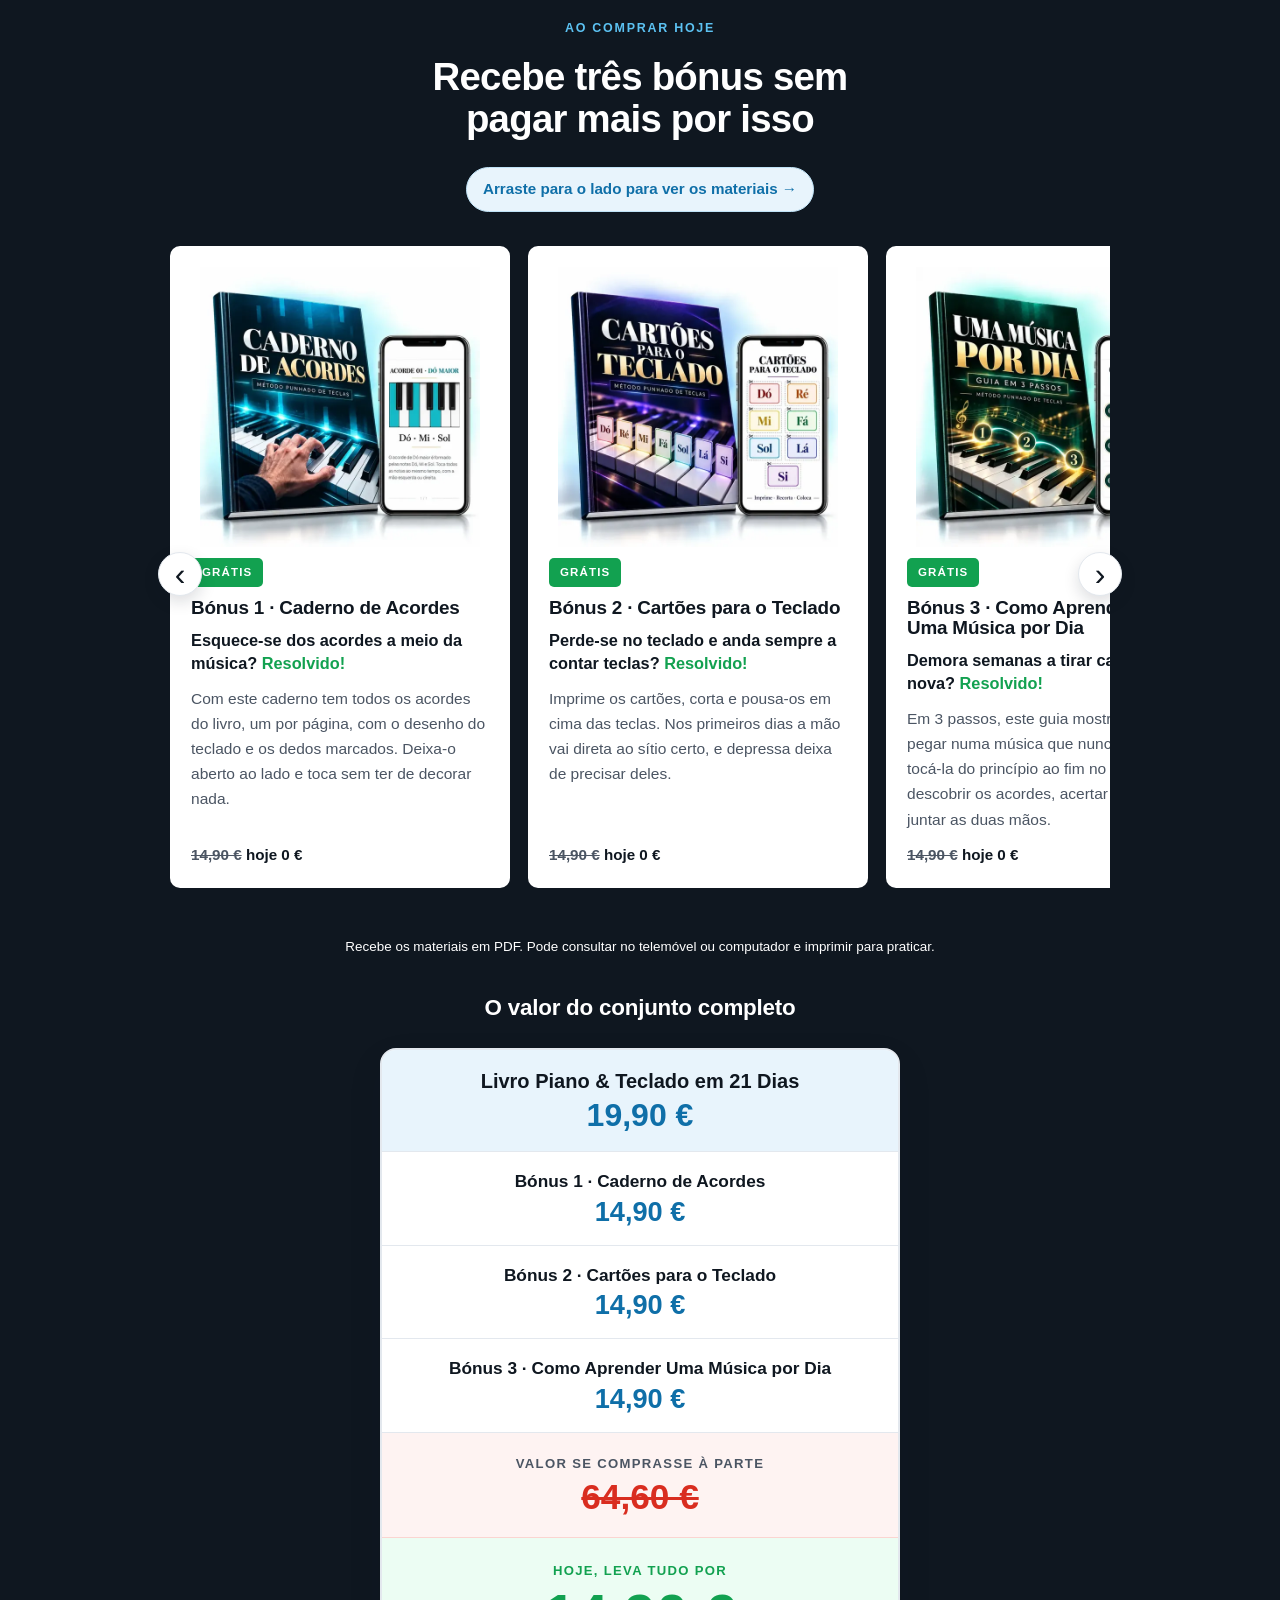
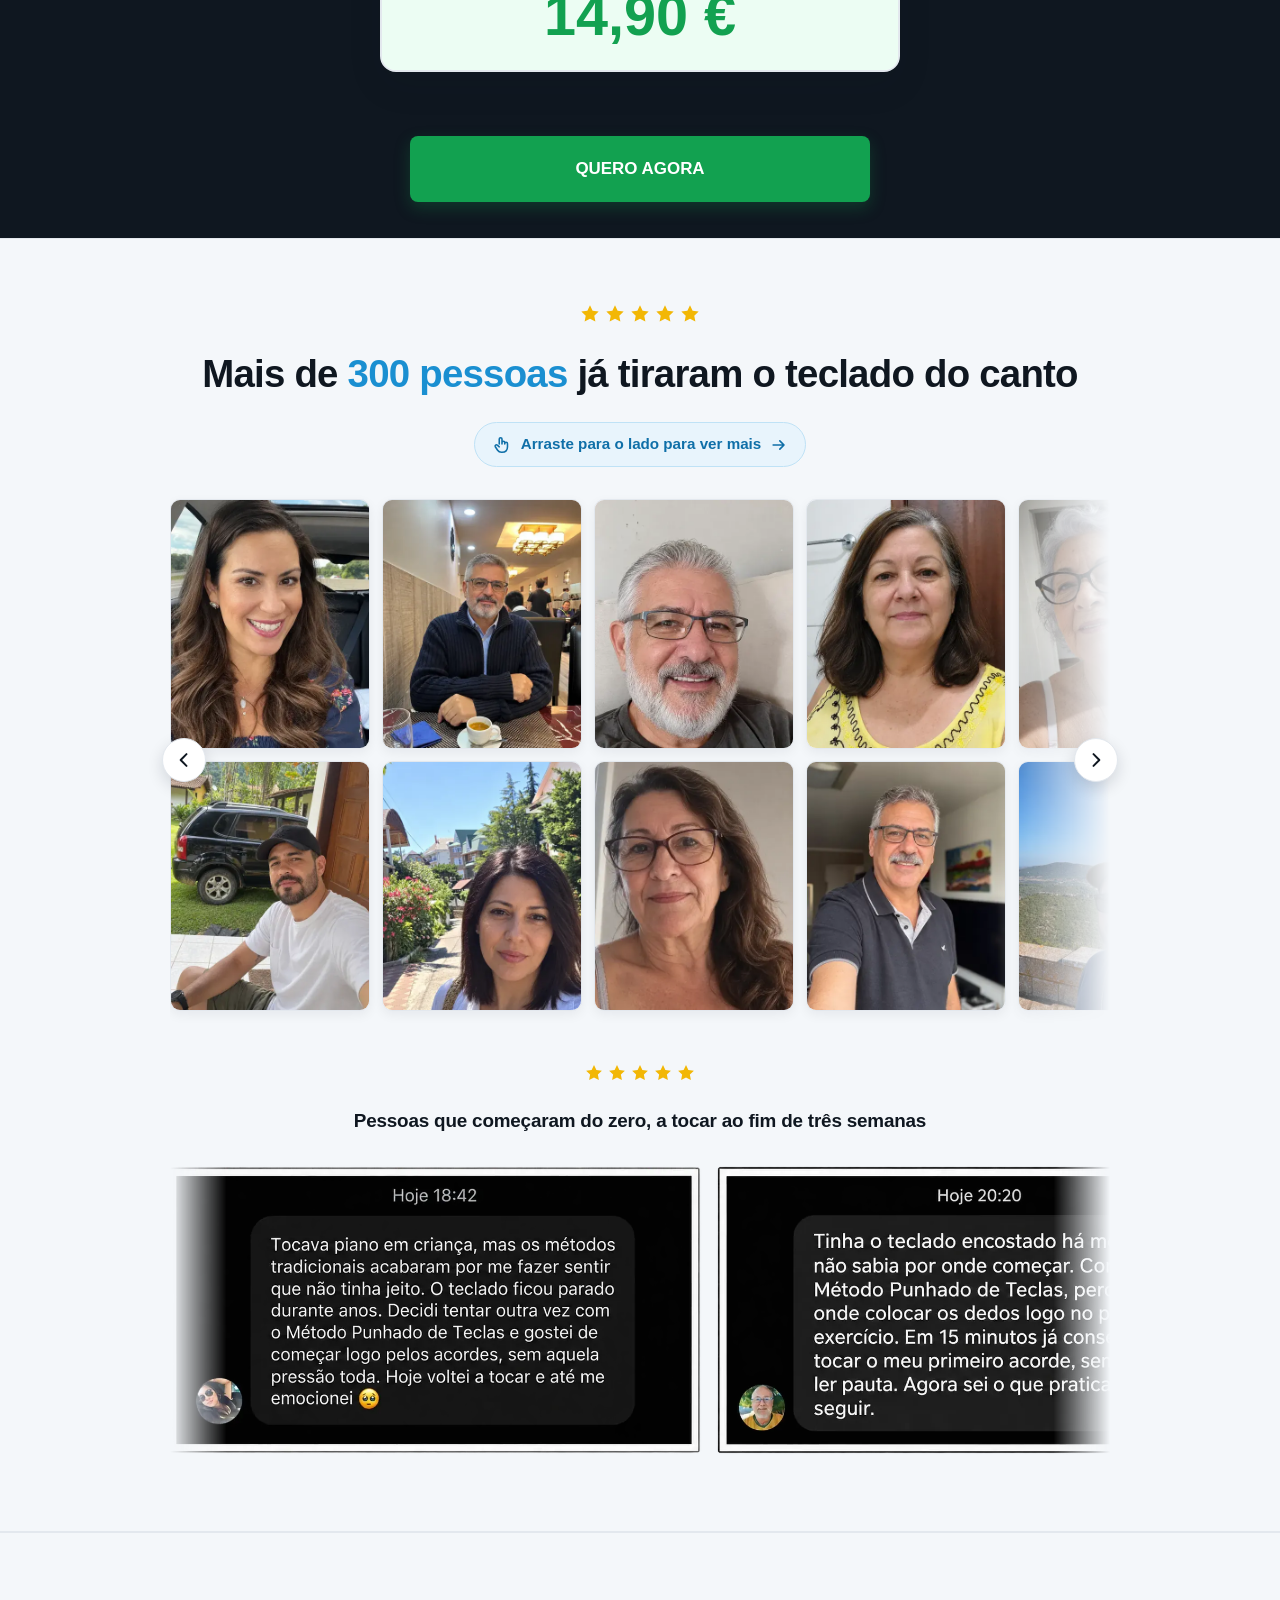
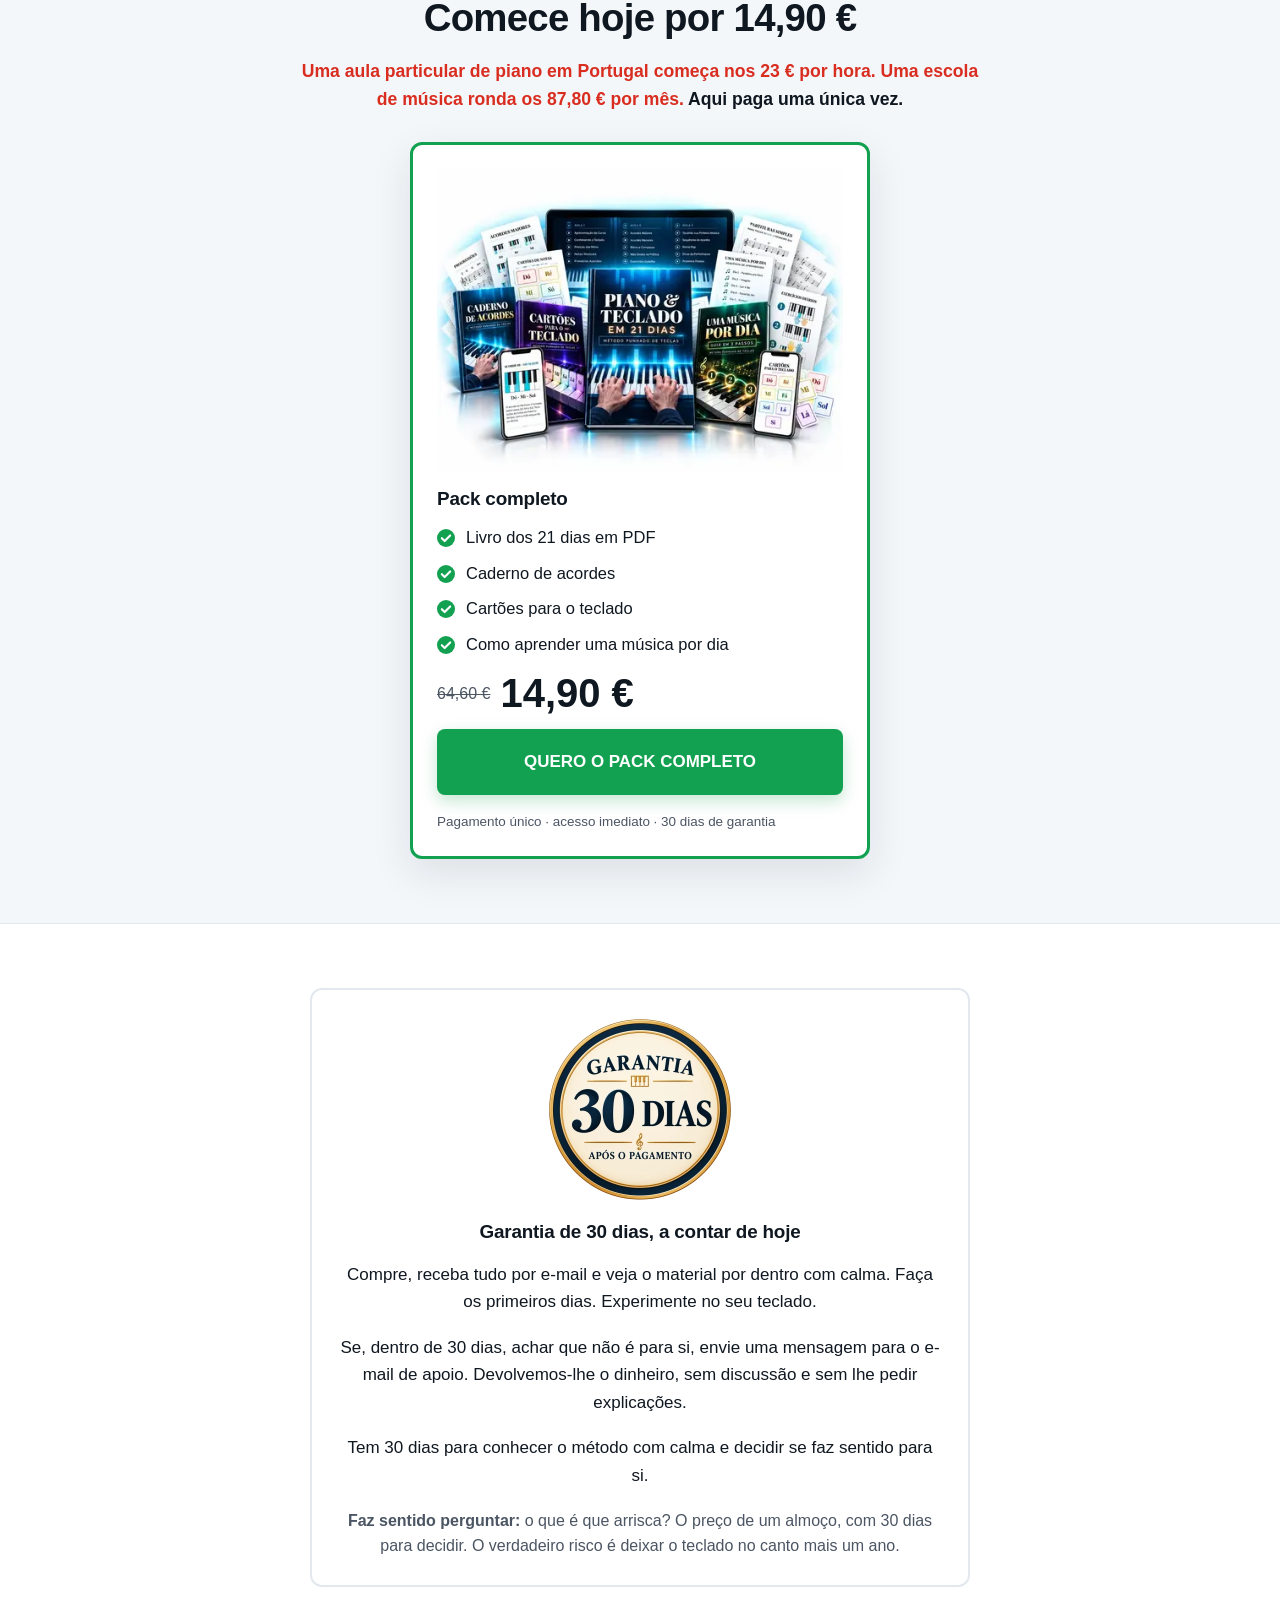
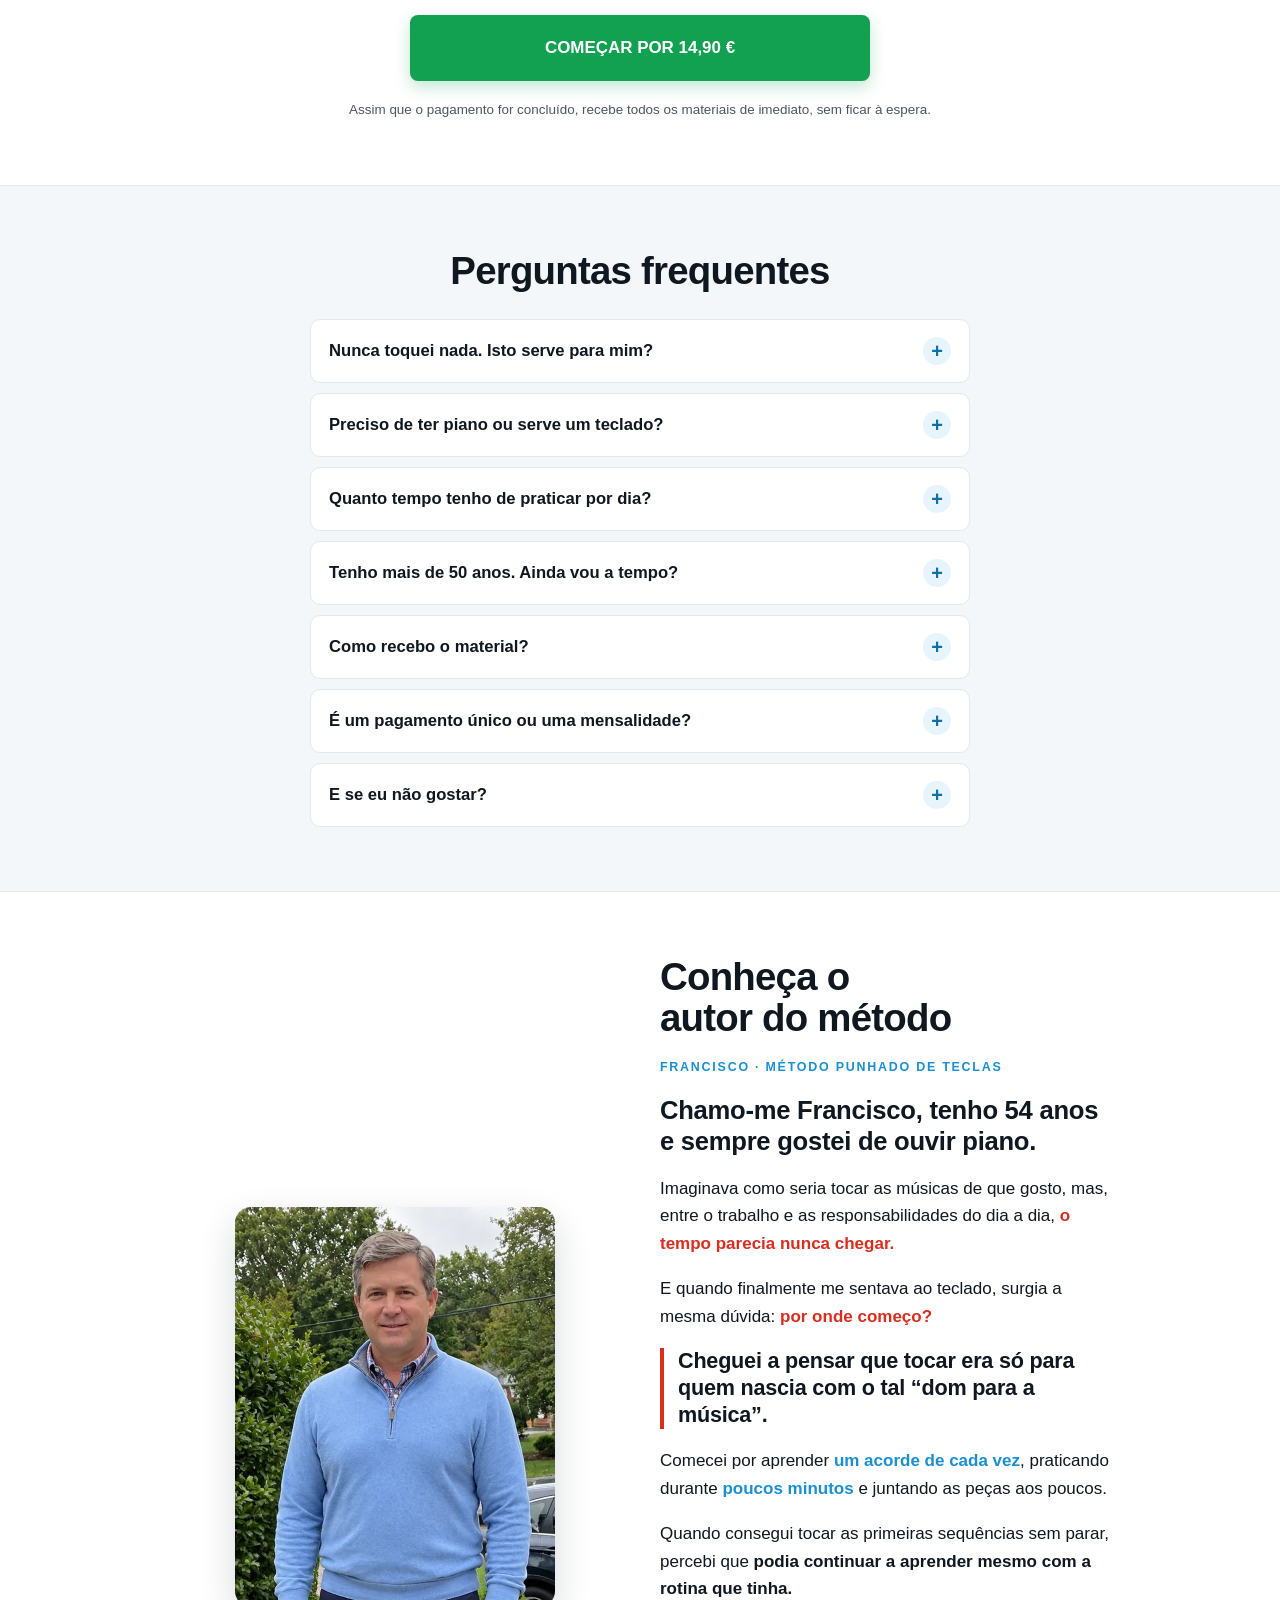
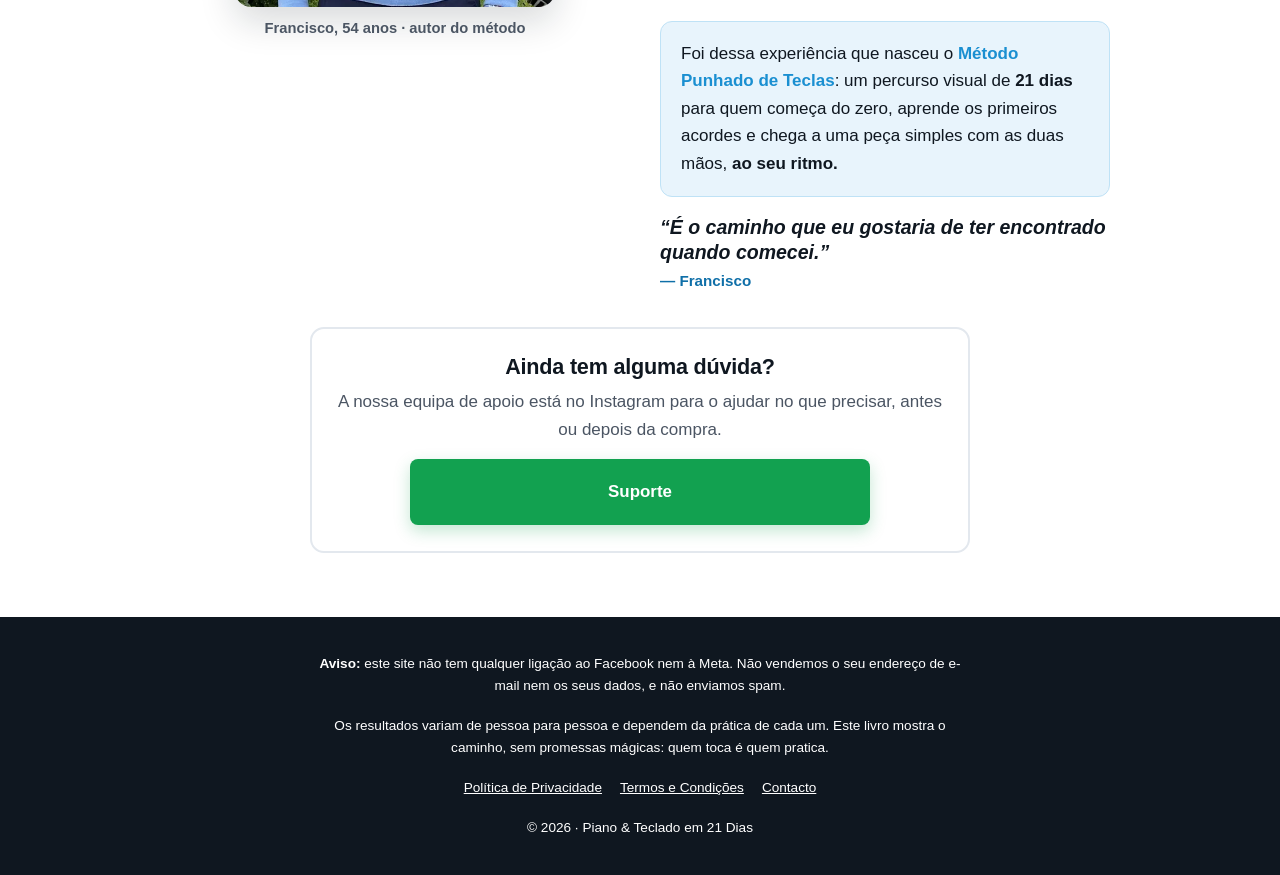
==== commit d1de7965: "Replace 30-day guarantee seal with supplied image" ====
--- a/index.html
+++ b/index.html
@@ -572,7 +572,7 @@
 <section id="garantia" data-order="7">
   <div class="wrap narrow">
     <div class="guarantee">
-      <img class="seal-img" src="imagens/selo-garantia-30-dias.webp" width="400" height="400" alt="Selo de garantia de 30 dias" loading="lazy" decoding="async">
+      <img class="seal-img" src="imagens/selo-garantia-30-dias-cliente-400.webp" width="400" height="376" alt="Selo de garantia de 30 dias após o pagamento" loading="lazy" decoding="async">
       <div class="stack">
         <h3>Garantia de 30 dias, a contar de hoje</h3>
         <p>Compre, receba tudo por e-mail e veja o material por dentro com calma. Faça os primeiros dias. Experimente no seu teclado.</p>
